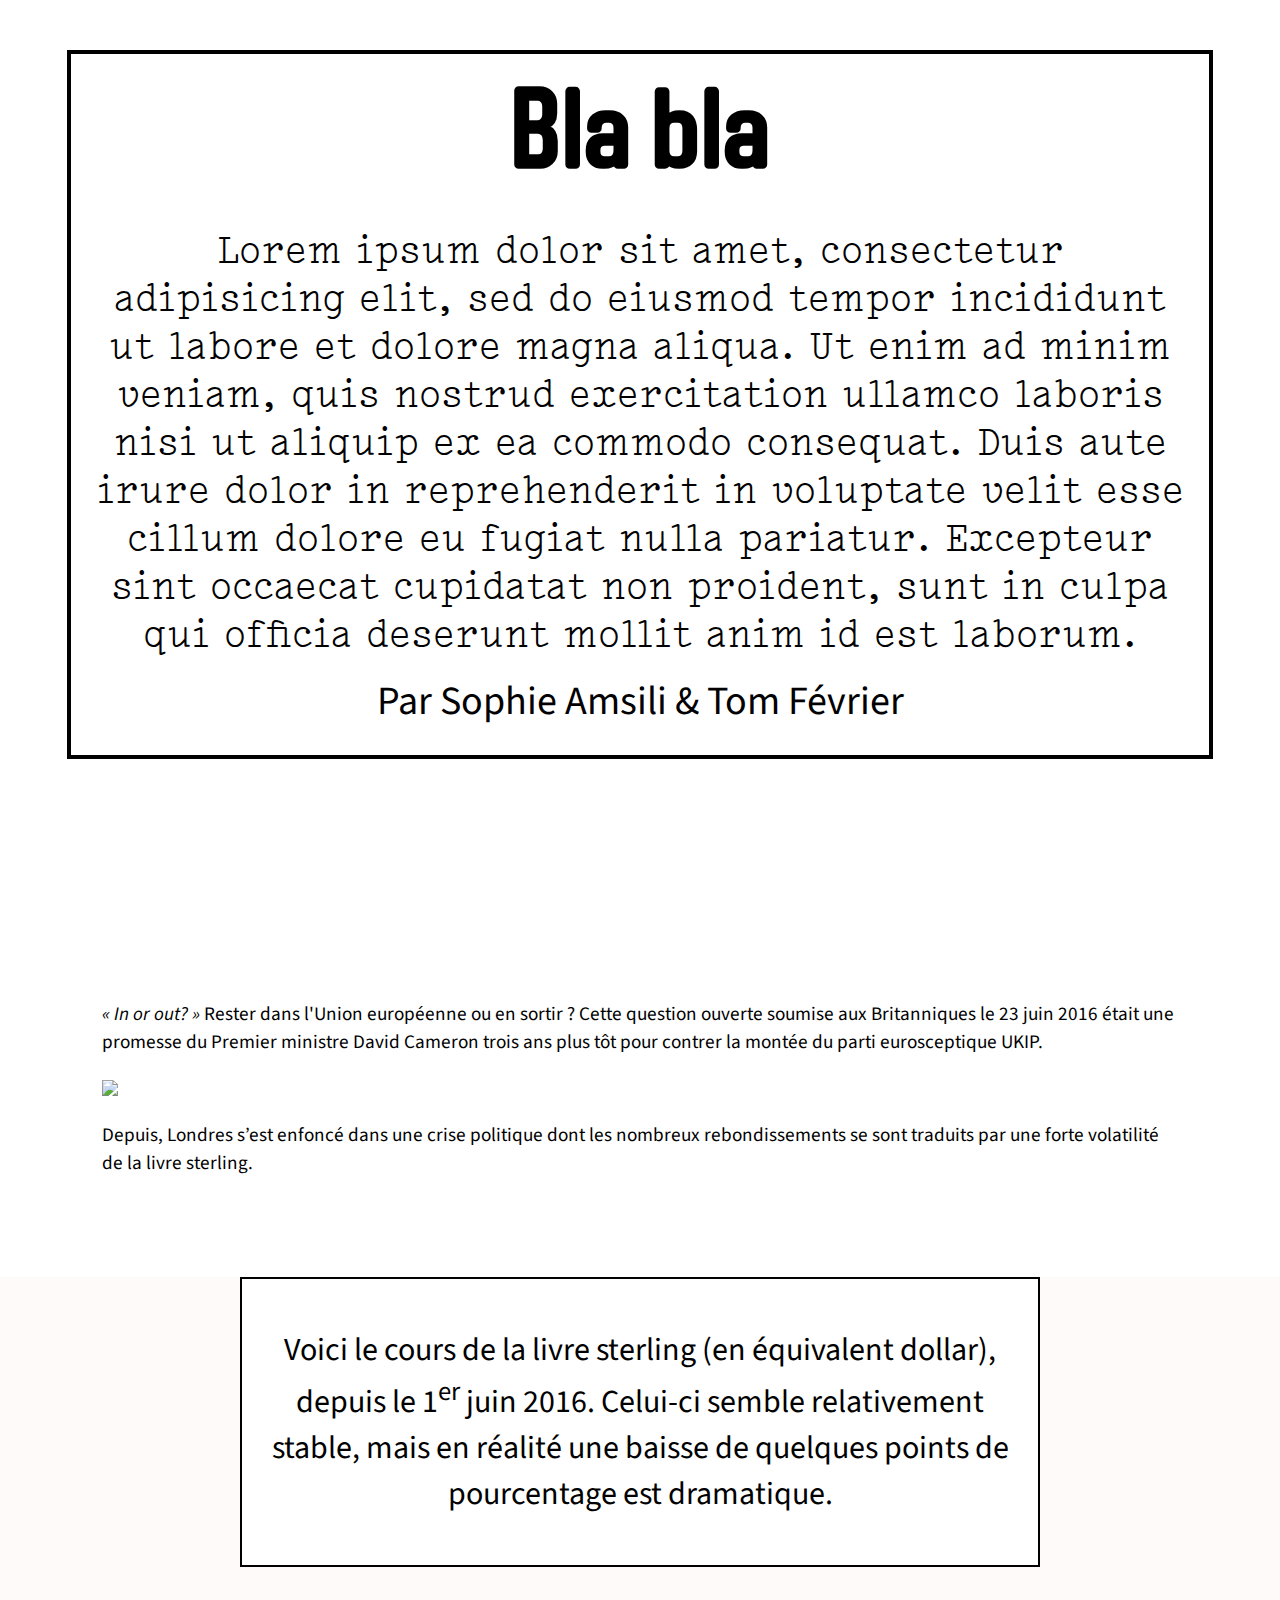
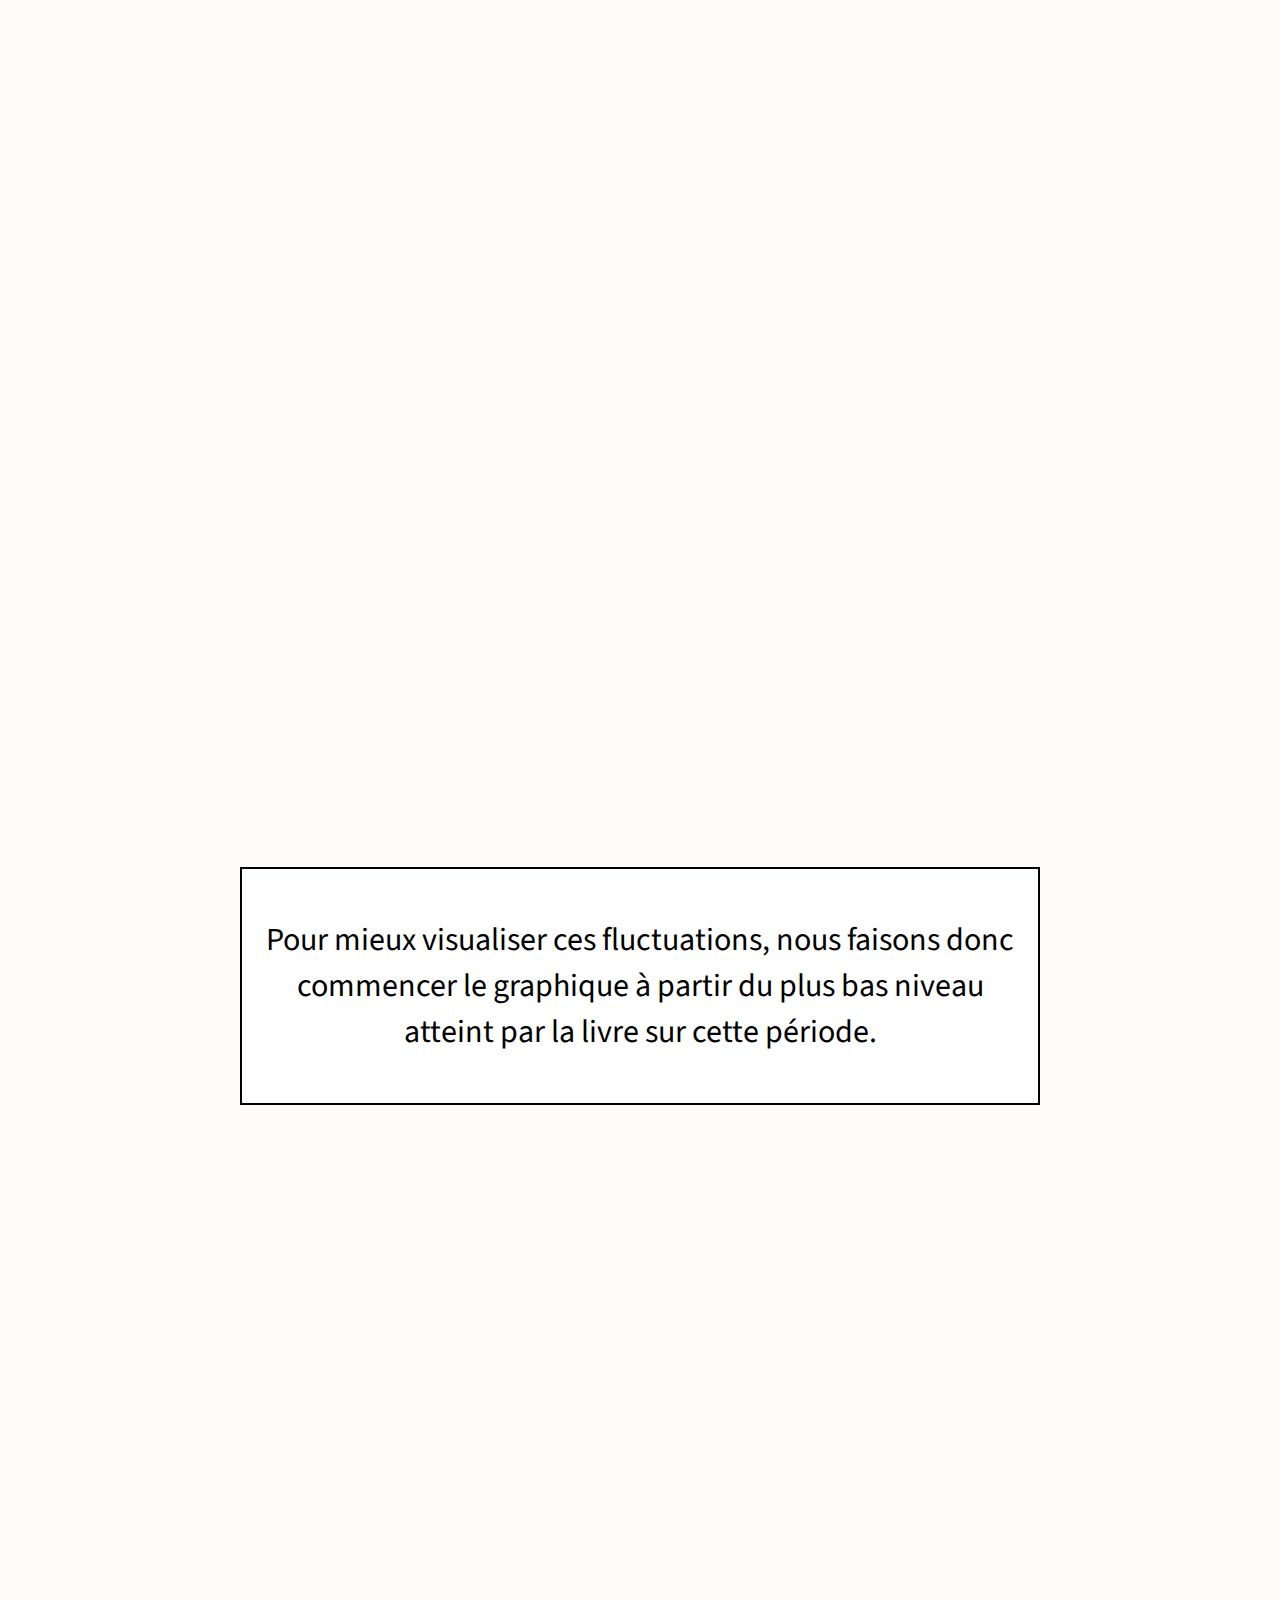
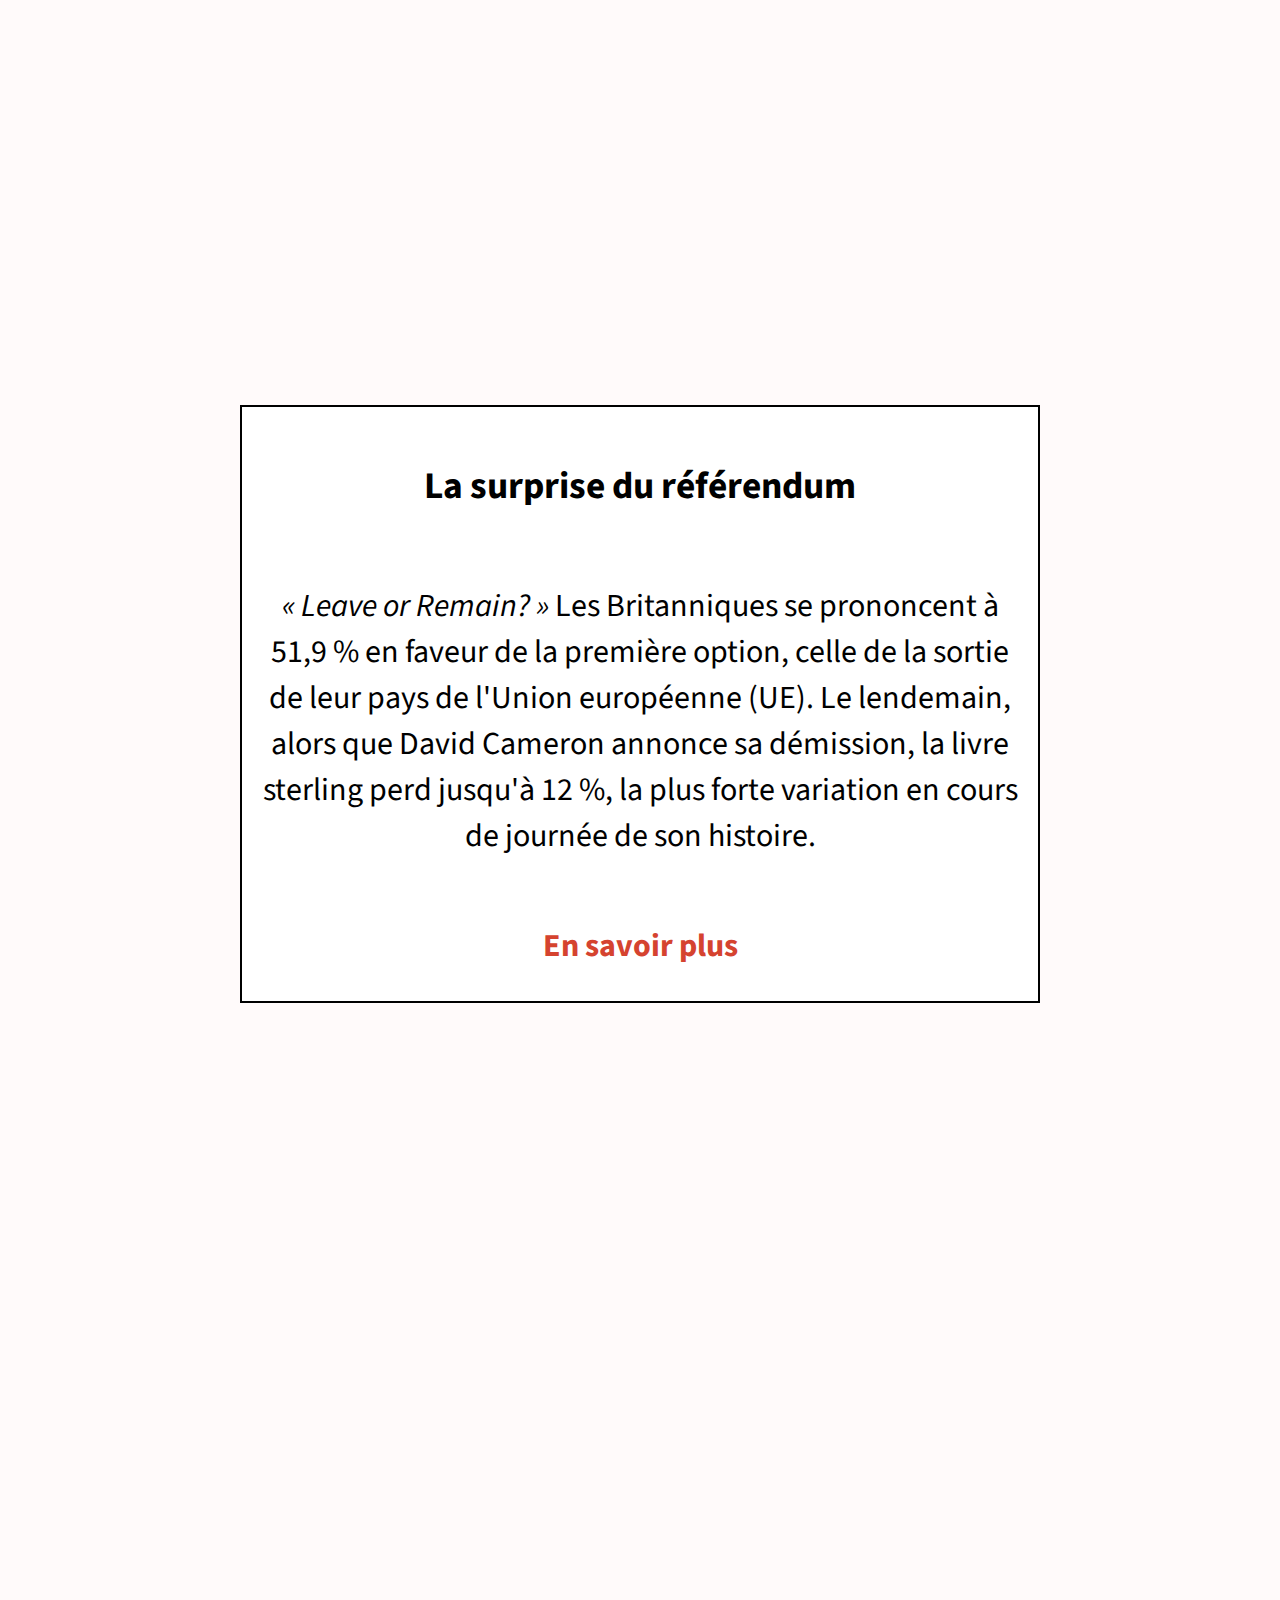
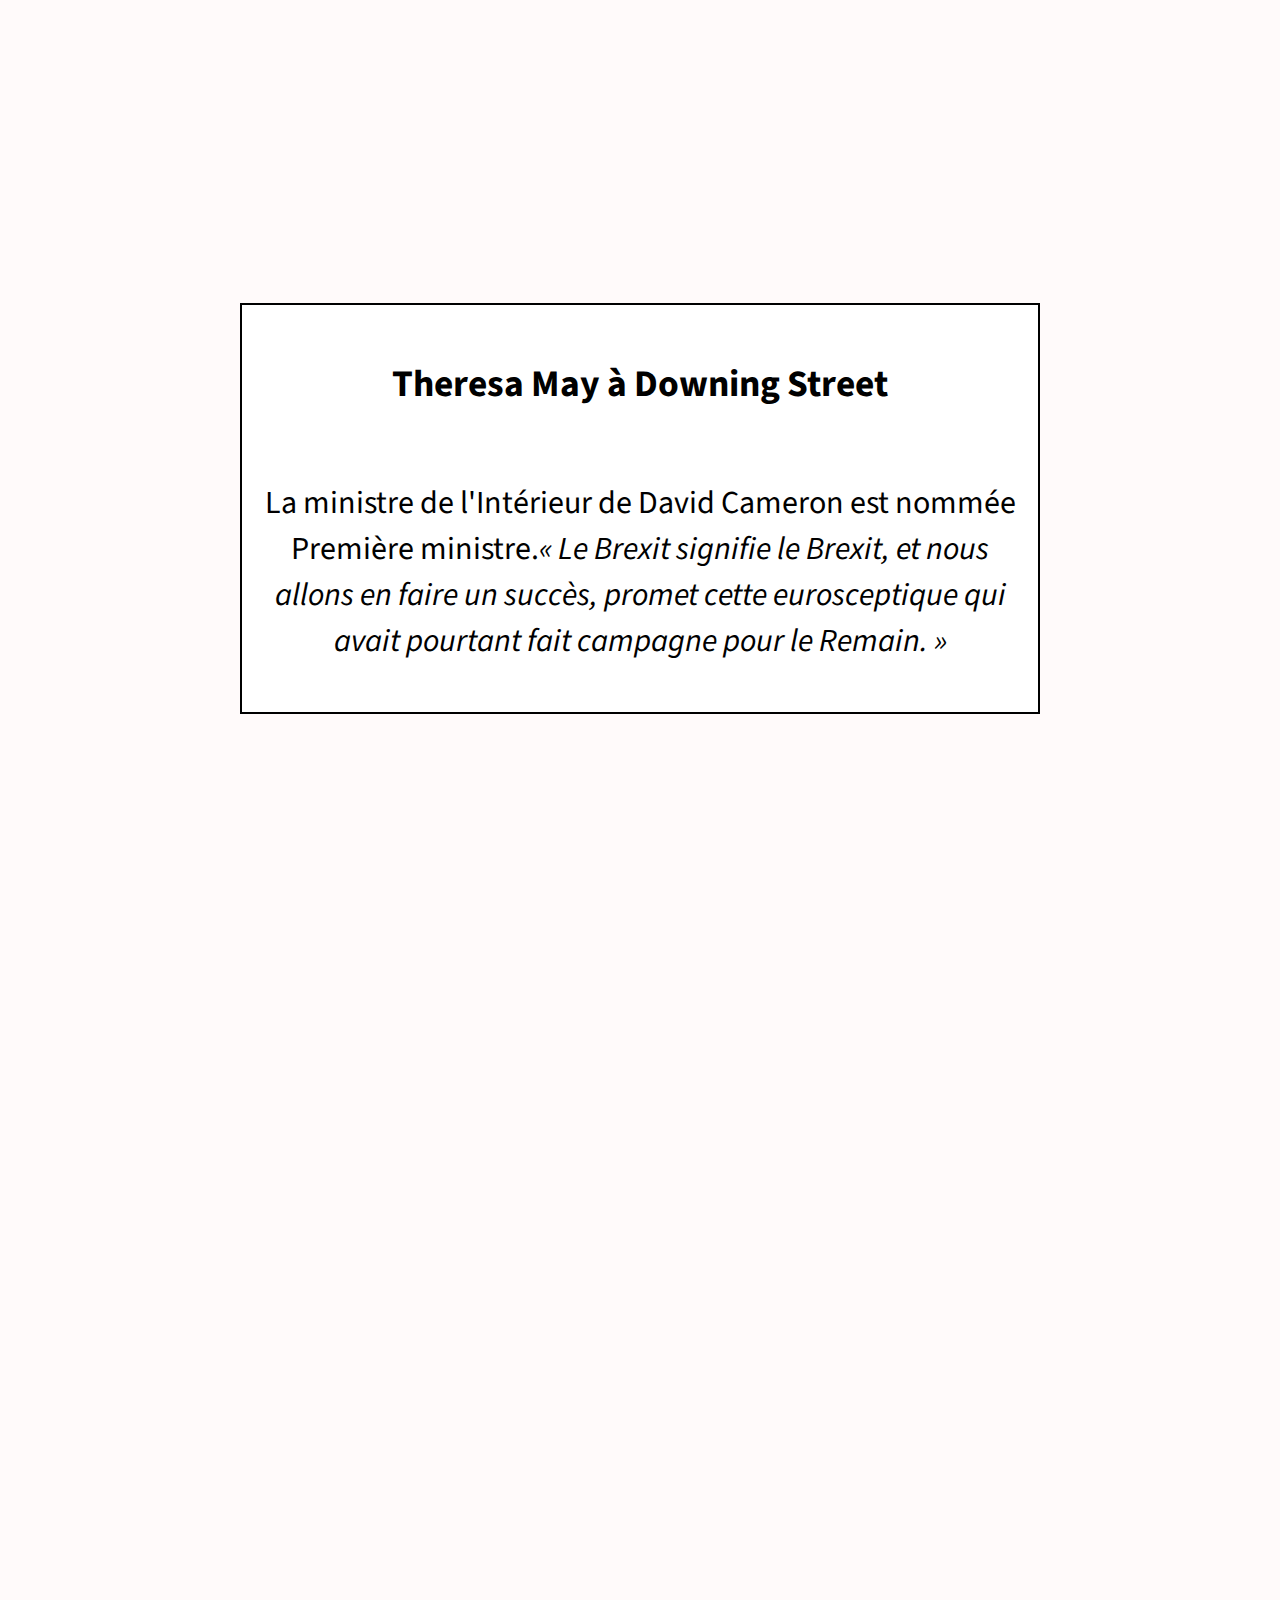
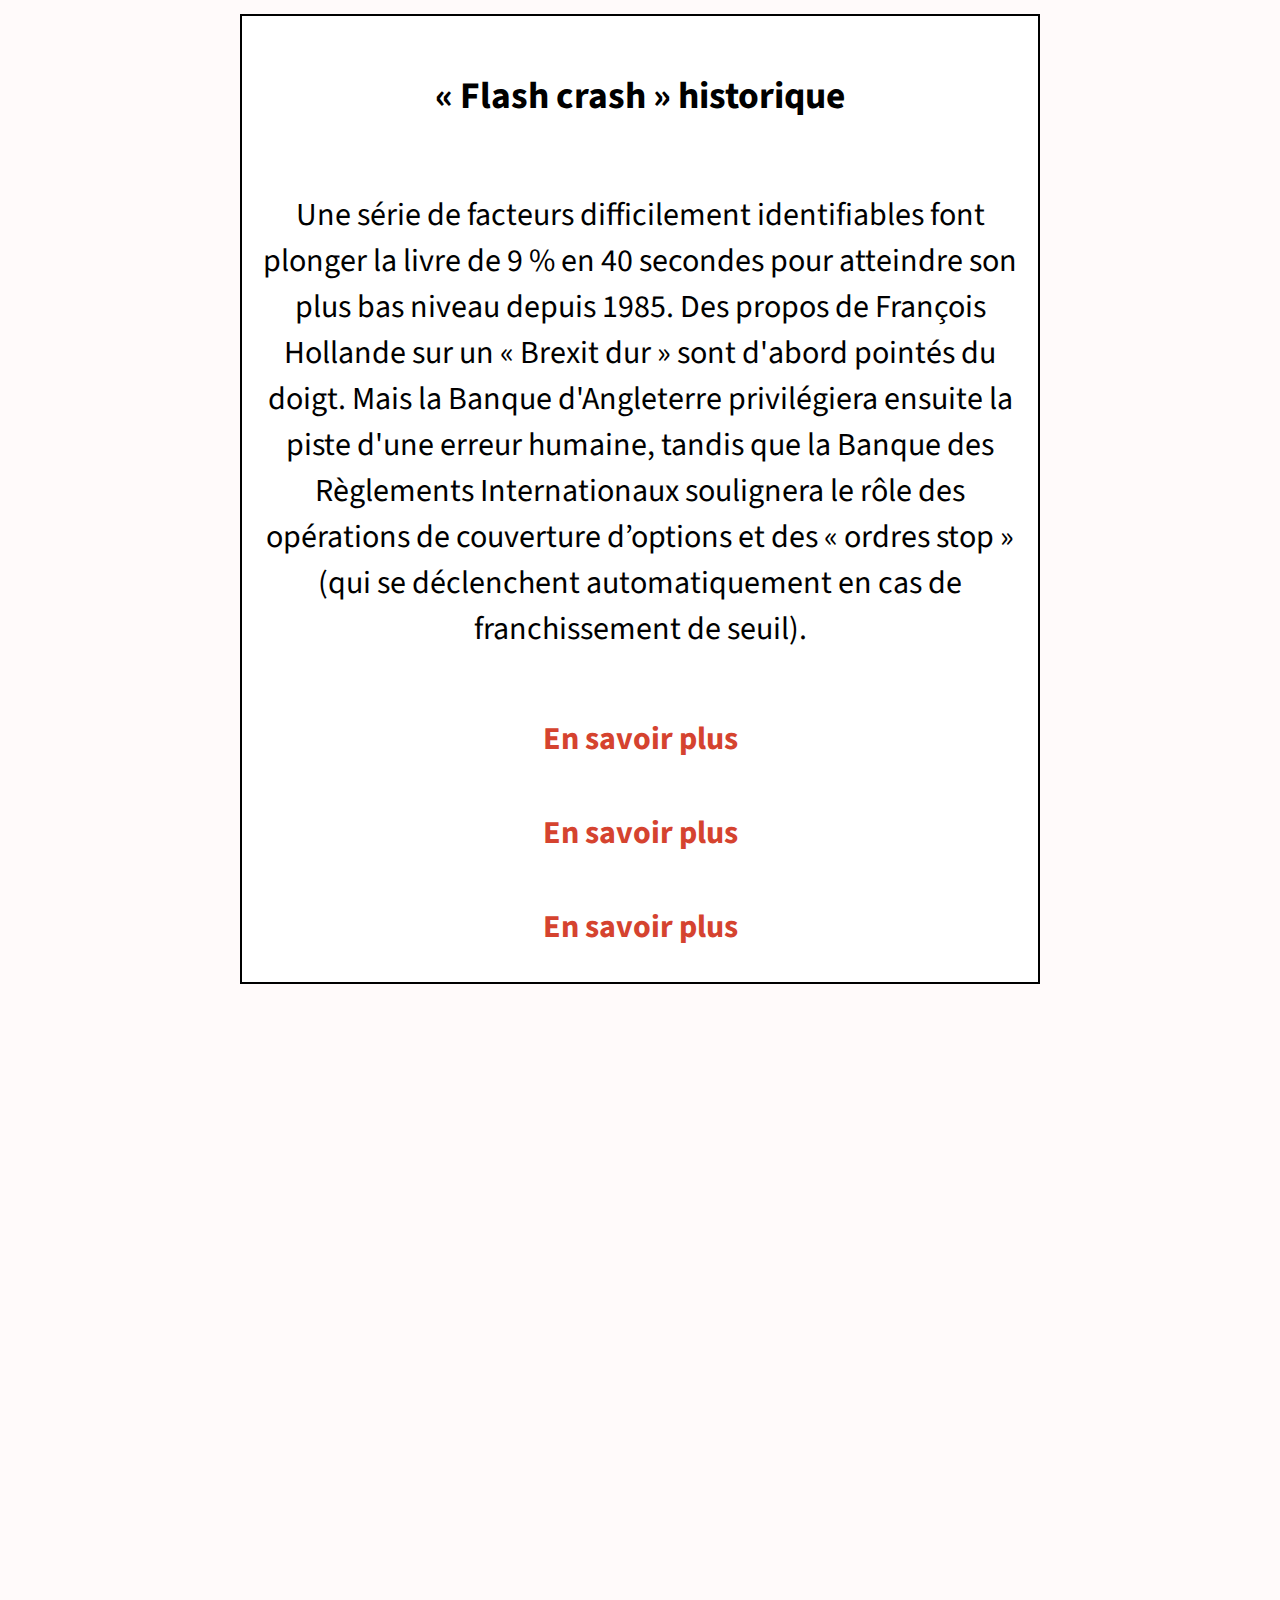
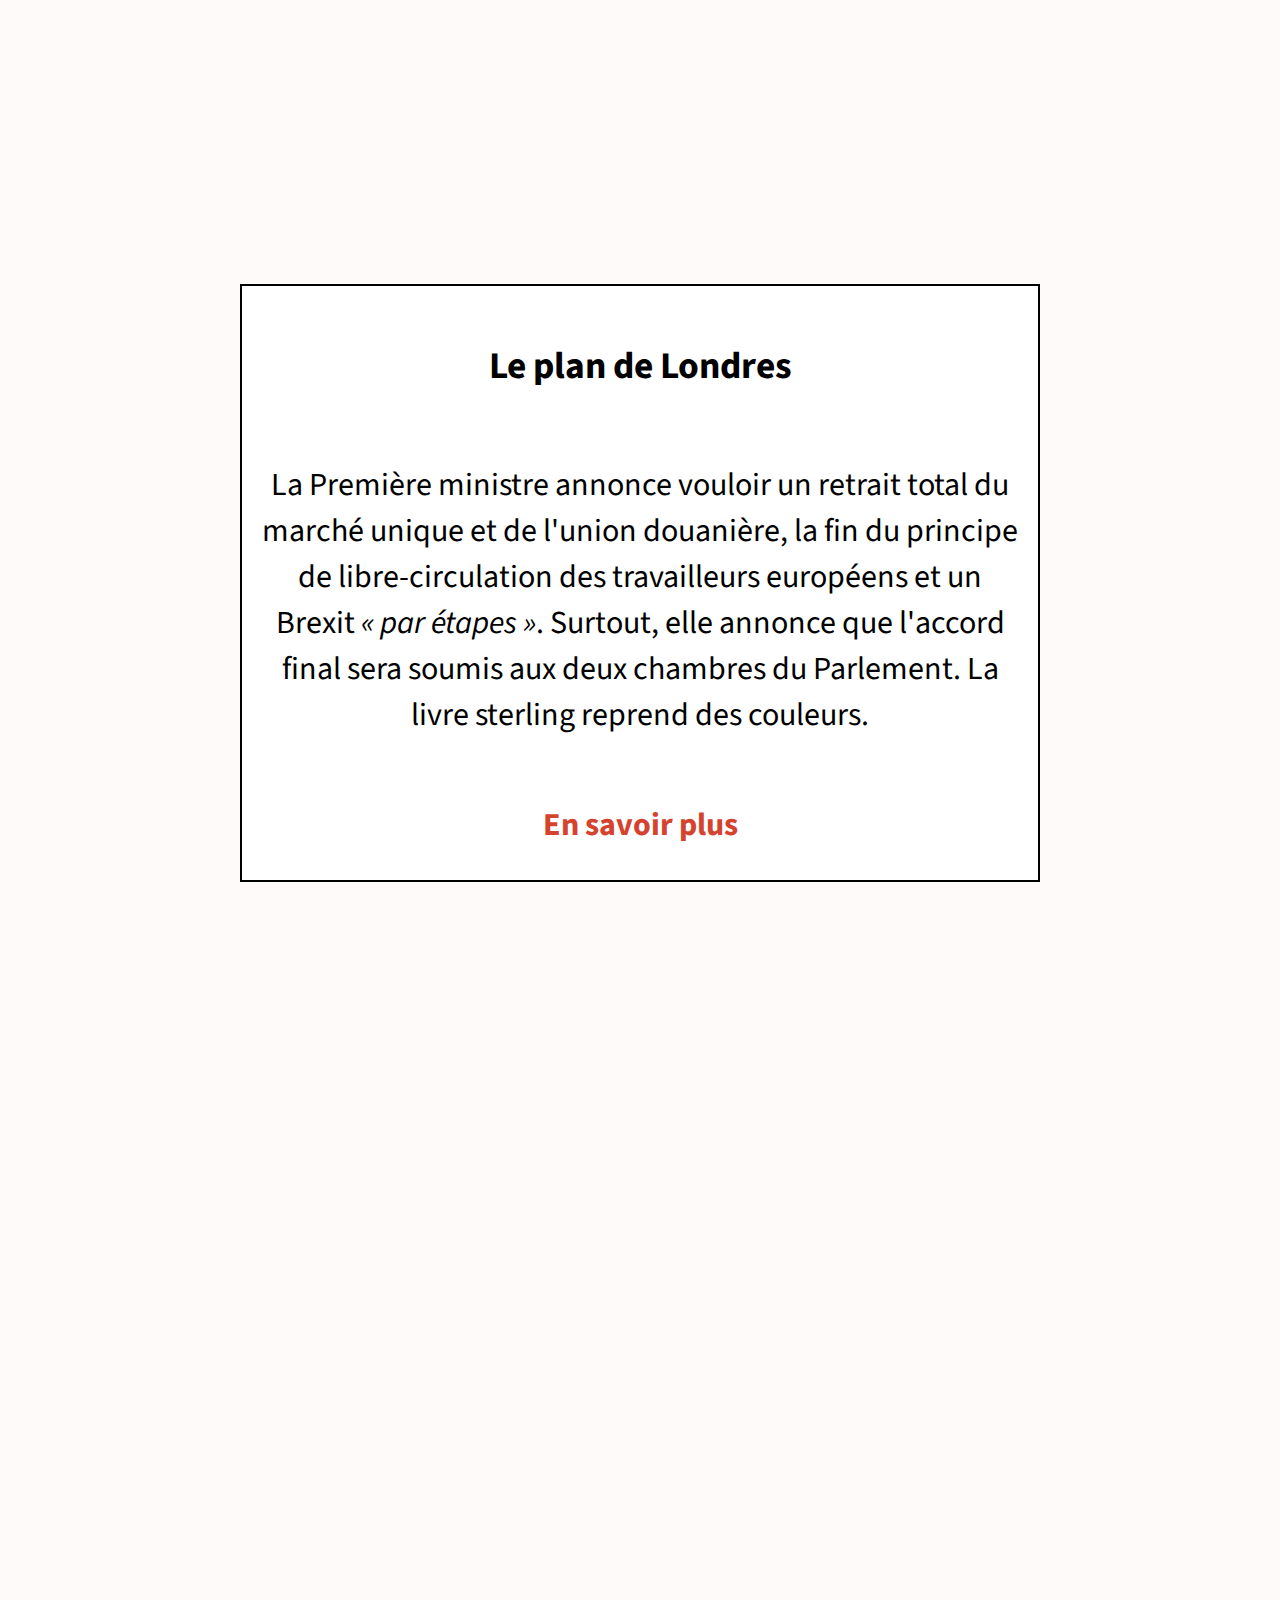
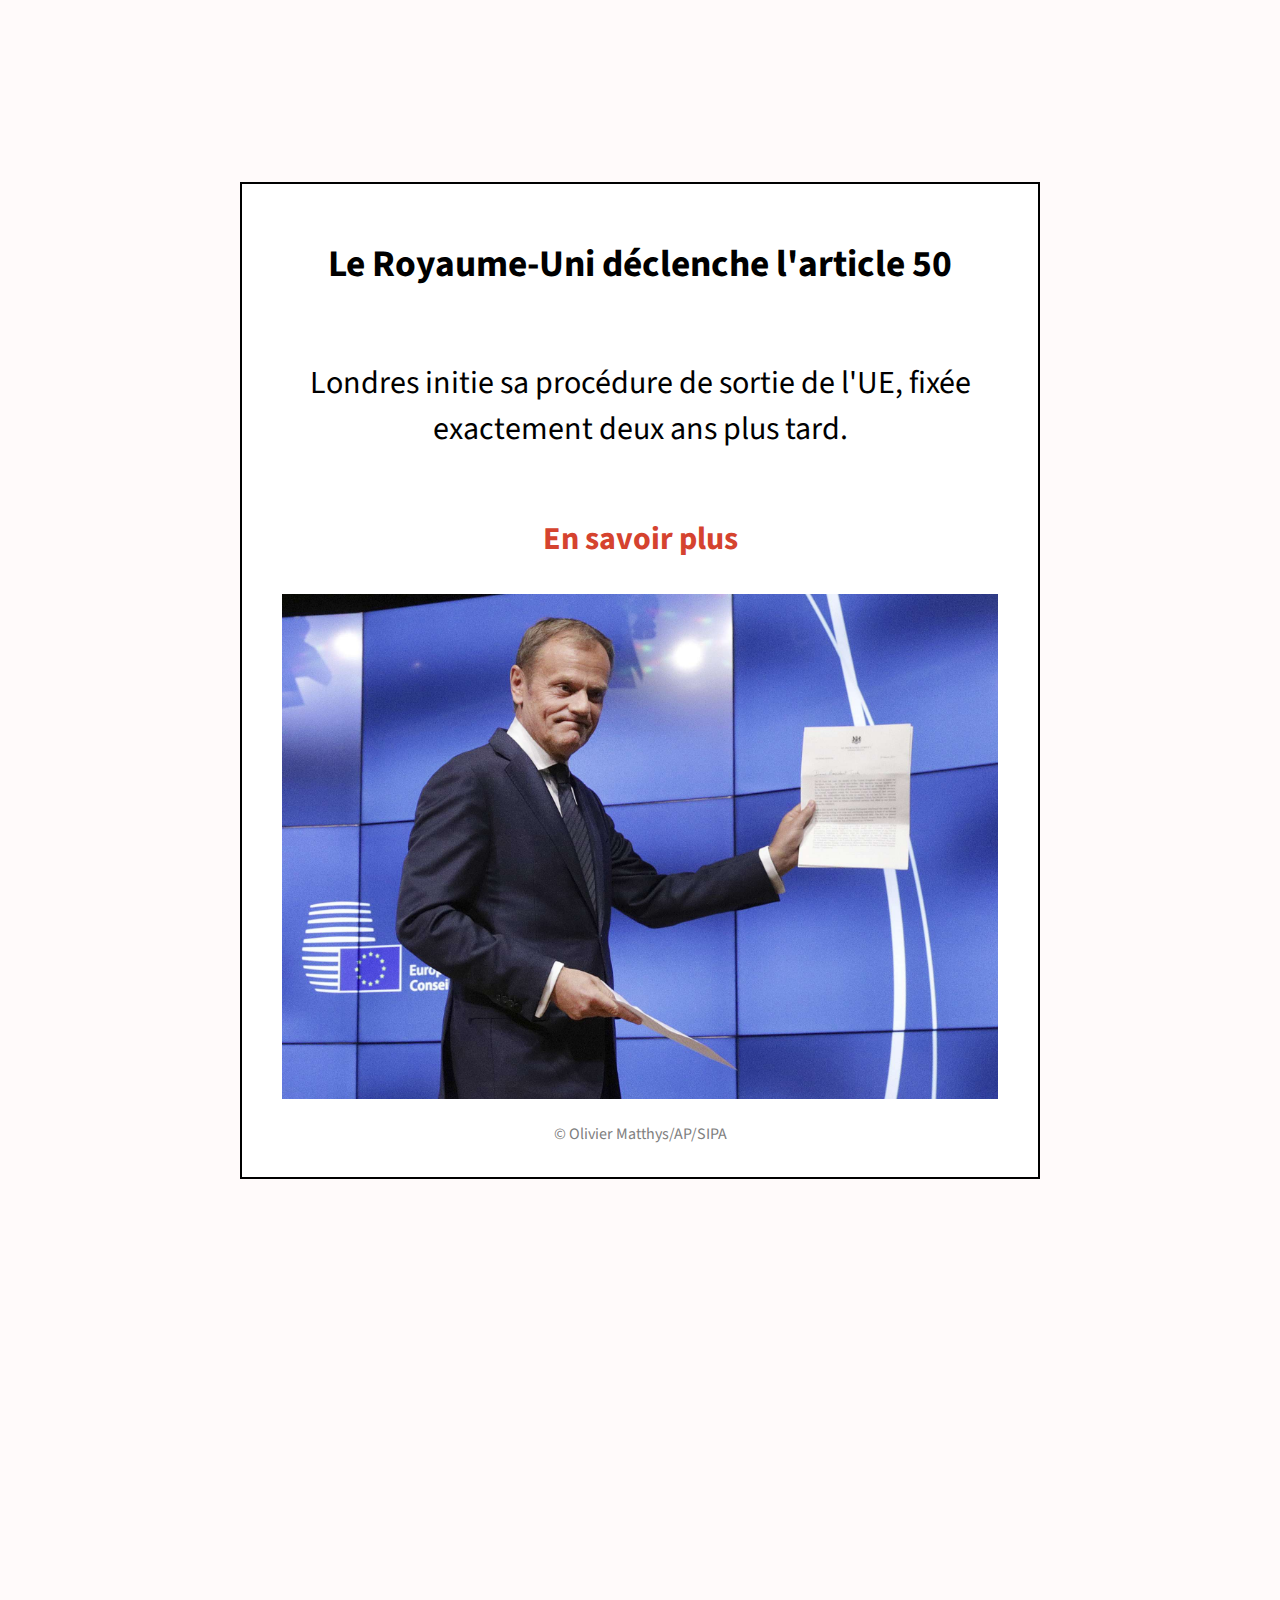
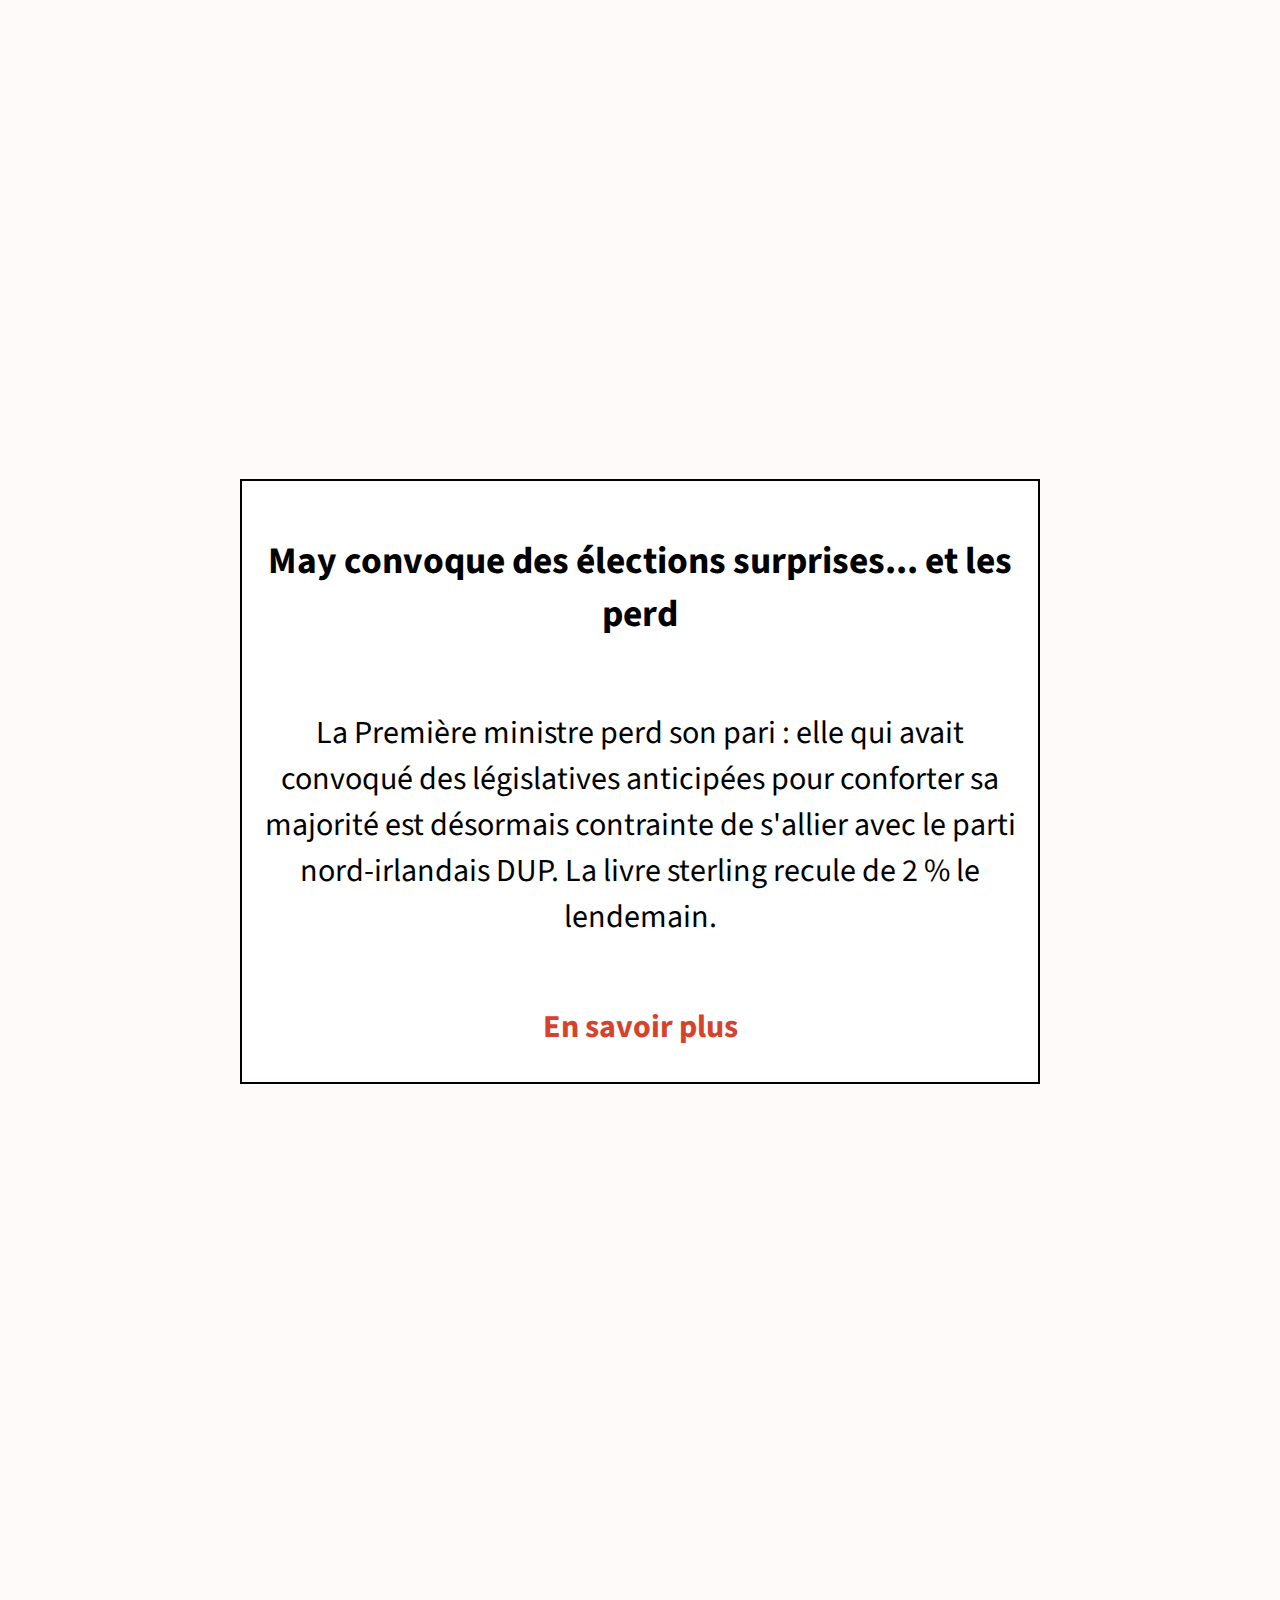
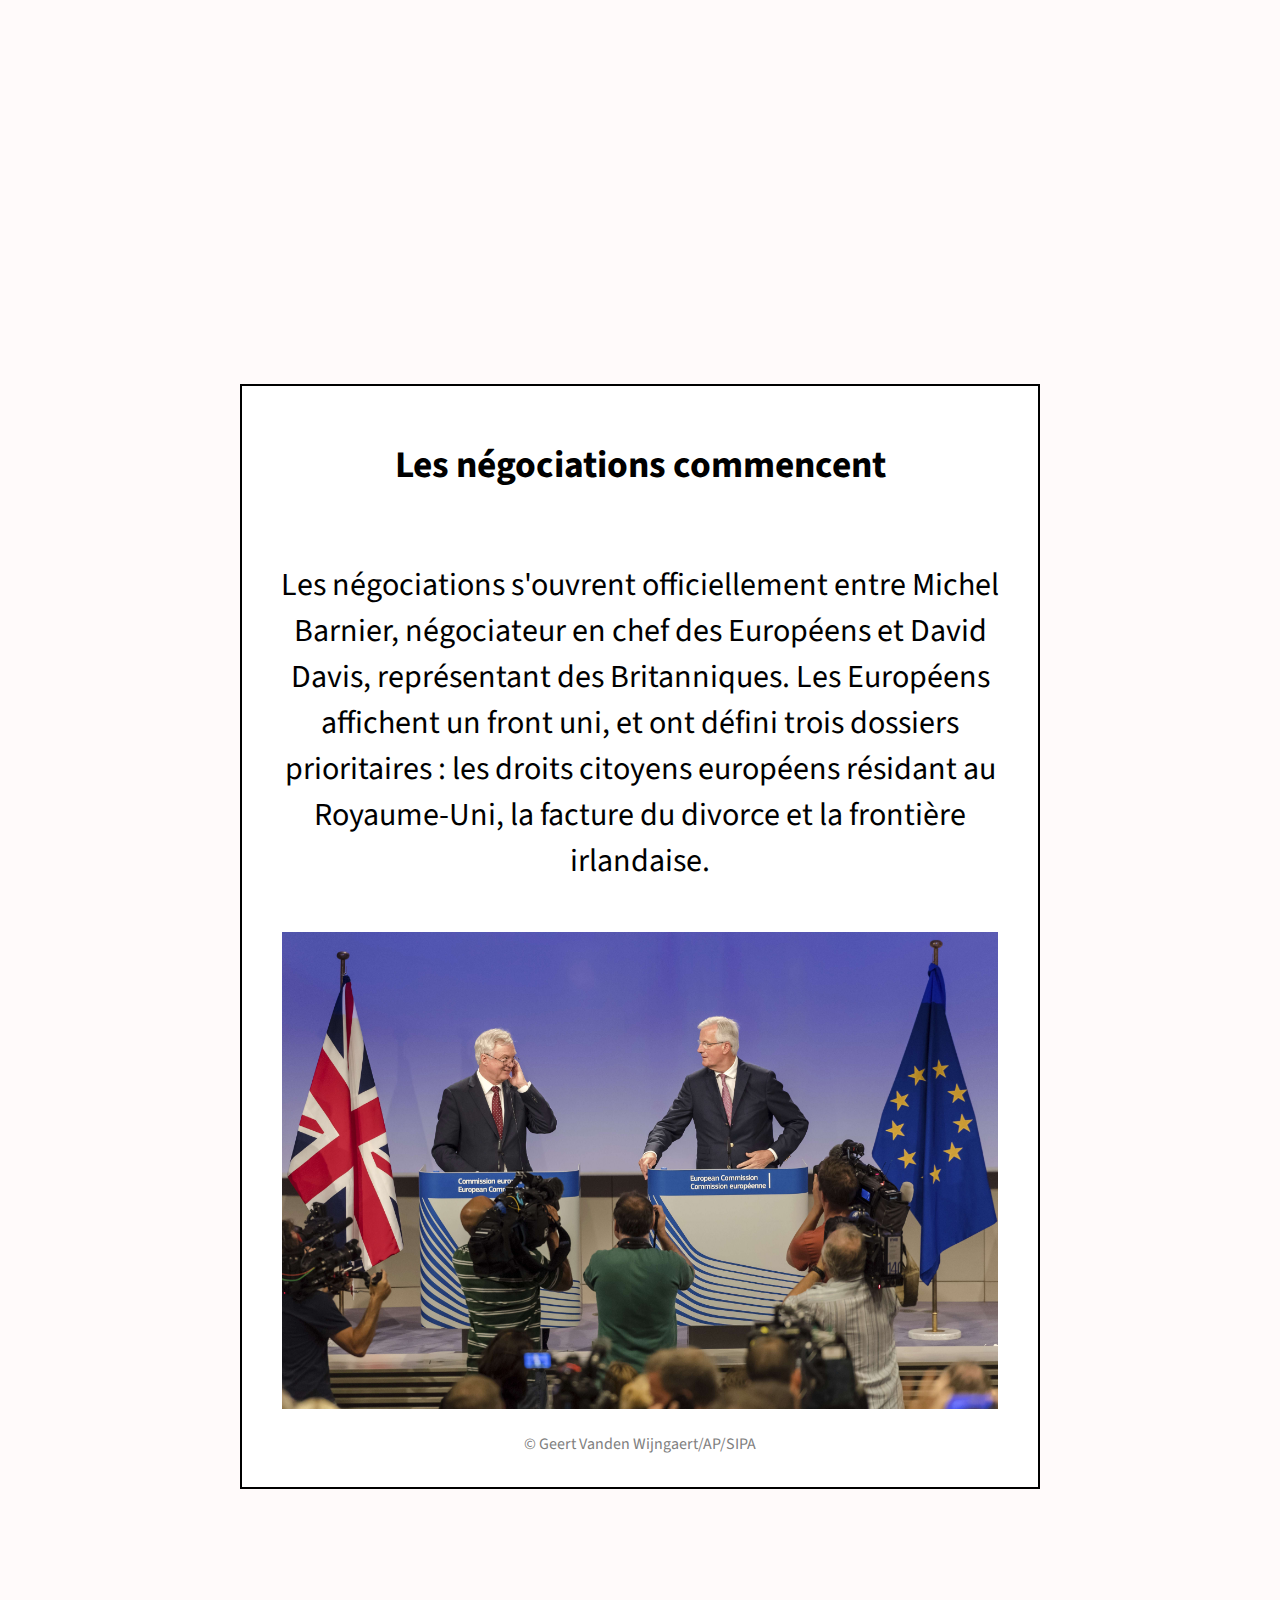
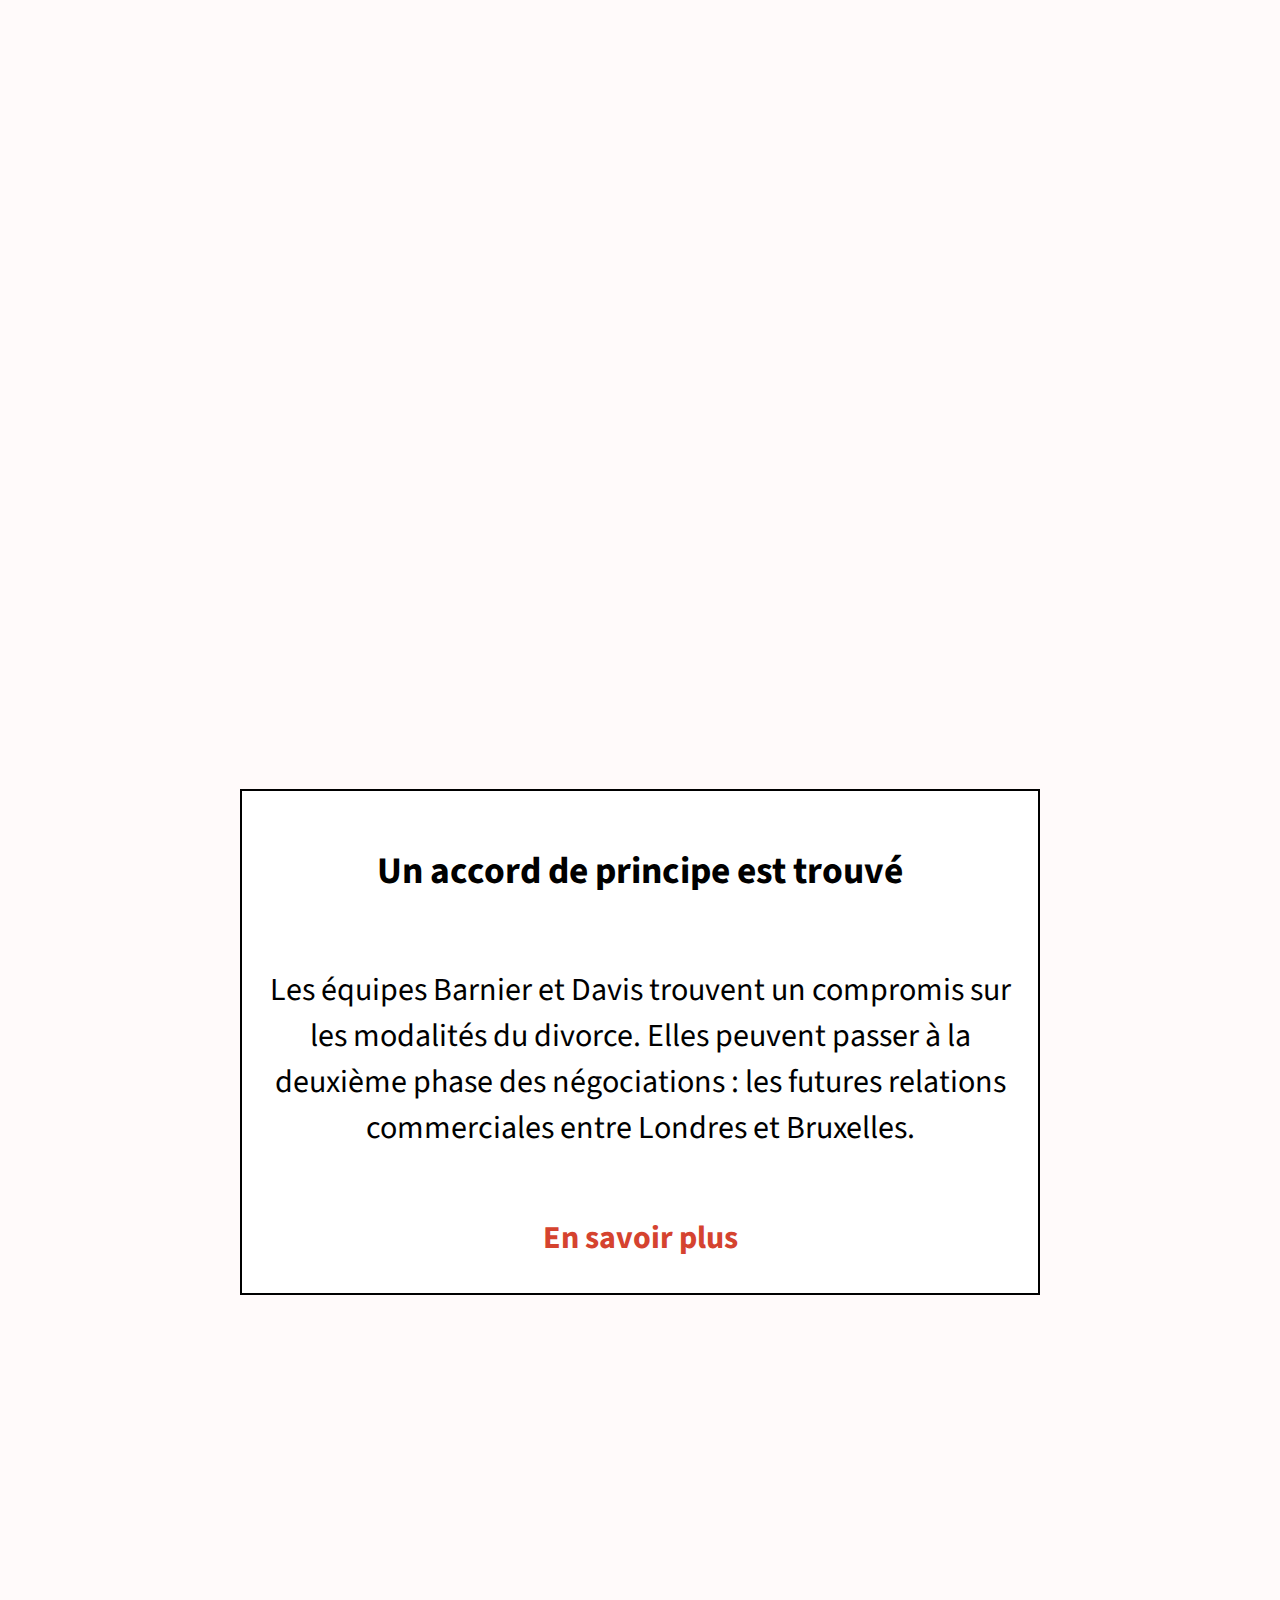
==== mobile.html @ b3b5b4e9 "v2" ====
<!DOCTYPE html>
<html>
	<head>
		<!-- On se met en UTS-8 pour les caractères spéciaux -->
		<meta http-equiv="Content-Type" content="text/html; charset=UTF-8">
		<link rel="icon" href="img/favicon.ico" />

		<!-- Charger les feuilles de style -->
		<link rel="stylesheet" href="https://ajax.googleapis.com/ajax/libs/jqueryui/1.10.4/themes/smoothness/jquery-ui.css">
		<link rel="stylesheet" type="text/css" href="css/mobile.css" />
		<link href="css/jquery-ui-1.10.3.custom.css" rel="stylesheet" />

		<!-- Charger D3JS -->
		<script src="http://d3js.org/d3.v4.min.js"></script>
		<script src="http://d3js.org/topojson.v2.js"></script>
		<script src="https://d3js.org/d3-queue.v3.min.js"></script>

		<!-- Charger jQuery -->
		<script src="https://ajax.googleapis.com/ajax/libs/jquery/1.11.0/jquery.min.js"></script>
		<script src="https://ajax.googleapis.com/ajax/libs/jqueryui/1.10.4/jquery-ui.min.js"></script>
		<script src="class.Gselper.js" type="text/javascript"></script>

		<!-- Scrollama -->
		<script src="https://unpkg.com/intersection-observer@0.5.1/intersection-observer.js"></script>
		<script src="https://unpkg.com/scrollama"></script>
		<script src='stickyfill.min.js'></script>

		<title>(PROD) Brexit</title>

	</head>
	<body>
	<!-- TAG XITI -->

	<script type="text/javascript">
	<!--
	xtnv = document;
	xtsd = "https://logs1122";
	xtsite = "542199";
	xtn2 = "31";
	xtpage = "dechets::andramobile";
	xtdi = "";
	xt_multc = "";
	xt_an = "";
	xt_ac = "";
	//do not modify below
	if (window.xtparam!=null){window.xtparam+="&ac="+xt_ac+"&an="+xt_an+xt_multc;}
	else{window.xtparam="&ac="+xt_ac+"&an="+xt_an+xt_multc;};
	//-->
	</script>
	<script type="text/javascript" src="https://assets.lesechos.com/common/js/xtcore.js"></script>
	<noscript>
	<img width="1" height="1" alt="" src="http://logs1122.xiti.com/hit.xiti?s=542199&s2=31&p=dechets::andramobile&di=&an=&ac=" >
	</noscript>


	<script>

	$(document).ready(function(){

		// using d3 for convenience
		var main = d3.select('body')
		var scrolly = main.select('#scrolly');
		var figure = scrolly.select('figure');
		var article = scrolly.select('article');
		var step = article.selectAll('.step');

		// initialize the scrollama
		var scroller = scrollama();

		// generic window resize listener event
		function handleResize() {
			// 1. update height of step elements
			// var stepH = Math.floor(window.innerHeight * 0.75);
			// step.style('height', stepH + 'px');

			var figureHeight = window.innerHeight
			var figureMarginTop = (window.innerHeight - figureHeight) / 2

			figure
				.style('height', figureHeight + 'px')
				.style('top', figureMarginTop + 'px');


			// 3. tell scrollama to update new element dimensions
			scroller.resize();
		}

		// scrollama event handlers
		function handleStepEnter(response) {

			console.log(response);

			switch(response.index) {

				case 0:
					(response.direction === "down") ? animateLine() : resetAll();
					break;

				case 1:
					(response.direction === "down") ? changeXScale() : resetXScale();
					break;

				case 2:
					if (response.direction === "down") {
						fadeOutLine();
						setTimeout(function() {
							animateLineTo(new Date(d3.select(response.element).attr('data-date')));
						}, 500);
					}
					else {
						animateLineTo(new Date(d3.select(response.element).attr('data-date')));
					}
					break;

				default:
					animateLineTo(new Date(d3.select(response.element).attr('data-date')));

			}

		}

		function setupStickyfill() {
			d3.selectAll('.sticky').each(function () {
				Stickyfill.add(this);
			});
		}

		function init() {
			setupStickyfill();

			// 1. force a resize on load to ensure proper dimensions are sent to scrollama
			handleResize();

			// 2. setup the scroller passing options
			// 		this will also initialize trigger observations
			// 3. bind scrollama event handlers (this can be chained like below)
			scroller.setup({
				step: '#scrolly article .step',
				offset: 0.33,
				debug: false,
			})
				.onStepEnter(handleStepEnter)


			// setup resize event
			window.addEventListener('resize', handleResize);
		}

		// kick things off
		init();


	d3.formatDefaultLocale({
		'decimal': ',',
		'thousands': ' ',
		'grouping': [3],
		'currency': ['$', ''],
		'percent': ' %'
	});

	largeur = $( ".chart" ).width();
	hauteur = largeur / 0.7;


	var width = largeur,
    	height = hauteur,
    	margin = hauteur * 0.1;

    var xAxis, yAxis;
    var lineGenerator, line;
    var circles, arrows;

    var rates = [], events = [];

    //Créer et ajouter un svg
	var svg = d3.select(".chart").append("svg")
	    .attr("width", width)
	    .attr("height", height);

	// Définir les triangles pour les axes
	svg.append('svg:defs').append('svg:marker')
	    .attr('id', 'triangle')
	    .attr('refX', 6)
	    .attr('refY', 6)
	    .attr('markerWidth', 30)
	    .attr('markerHeight', 30)
	    .attr('markerUnits','userSpaceOnUse')
	    .attr('orient', 'auto')
	    .append('path')
		    .attr('d', 'M 0 12 6 0 12 12 6 9')
		    .attr('fill', 'grey');

	// Créer les échelles
	var xScale = d3.scaleLinear()
		.rangeRound([margin, width - margin]);

	var yScale = d3.scaleTime()
		.rangeRound([margin, height - margin]);


		loadRates();

	    function loadRates() {
	    	d3.csv('./source/livre.csv',
	    		function(d) {
		    		return {
				        date: new Date(d.date),
				        rate: +d.rate.replace(',', '.')
				    };
				},
	    		function(error, data) {
					rates = data;
					loadGoogleDoc();
				}
			);
	    }


		function loadGoogleDoc(){
			// Création de l'instance de Gselper
			var doc = new Gselper({

			    // Identifiant du document
			    key: "1gBB1LszTLHeT_ufErJdnl-o7zWODeRKE77ml0VQCQr0",

			    // Le worksheet du document (od6 = la première feuille par défaut)
			    worksheet: "od6",

			    // La fonction à appeler lorsque le document est chargé
			    onComplete: function(data) {
			    	//On compile la data du Google Doc dans un nouveau tableau html...
			        // ...puis, parcourir le document ligne après ligne...
			        $.each(doc.get(), function(i, line) {
			        	line = {
			        		date: new Date(line.date),
			        		event: line.event
			        	}
			        	//... et ajouter chaque ligne au tableau
			            events.push(line);
			        });
			        drawAxes();
			        drawLine();
			       	createCircles();
			    },

			    // La fonction à appeler lorsque qu'une erreur survient dans le chargement
			    onFail: function(data) {
			        console.log( "Something happened. Something happened." );
			    }
			});
		}

	function drawAxes() {

		// Afficher les données dans la console pour vérifier que tout est ok
		console.log(rates);
		console.log(events);

		// Mettre à jour les bornes des échelles en fonction des données
		xScale.domain([0, d3.max(rates, function(d) {
			return d.rate;
		})]);
		yScale.domain(d3.extent(rates, function(d) {
			return d.date;
		}));
		// yScale.domain([0, d3.max(rates, function(d) {
		// 	return d.rate;
		// })]);

		xAxis = d3.axisTop(xScale)
			.ticks(8)
			.tickSizeOuter(0);
		svg.append('g')
			.attr('class', 'xAxis')
			.attr('transform', `translate(0, ${margin})`)
			.call(xAxis);

		yAxis = d3.axisLeft(yScale)
			.tickFormat(d3.timeFormat('jan %Y'))
			.ticks(d3.timeYear, 1)
			.tickSizeOuter(0);
		svg.append('g')
			.attr('class', 'yAxis')
			.attr('transform', `translate(${margin}, 0)`)
			.call(yAxis)
			.select('path')
				.attr('marker-end', 'url(#triangle)');
	}


	function drawLine() {

		lineGenerator = d3.line()
			.x(function(d) {
				return xScale(d.rate);
			})
			.y(function(d) {
				return yScale(d.date);
			});

		line = svg.append('path')
			.attr('d', lineGenerator(rates))
			.attr('class', 'line')
			.style('stroke', 'red')
	    	.style('stroke-width', 2)
	    	.style('stroke-linecap', 'round')
	    	.style('fill', 'none')
	    	.style('opacity', 0.7);

	    console.log(line)

	    var lineLength = line.node().getTotalLength();

		line
	    	.attr('stroke-dasharray', `${lineLength} ${lineLength}`)
			.attr('stroke-dashoffset', lineLength);

	}

	function createCircles() {

		// Ajouter les cercles
		circles = svg.append('g')
			.attr('class', 'circles')
			.selectAll('circle')
			.data(events).enter()
				.append('circle')
					.attr('r', 0)
					.attr('fill', 'black')
					.attr('stroke-width', 2)
					.attr('stroke', 'snow')
					.attr('title', function(d) {
						return `
							<b>${d.date.toLocaleDateString()}</b>
							<br />
							${d.event}
						`;
					});

		arrows = svg.append('g')
			.attr('class', 'arrows');

		for (let i = 0; i < events.length; i++) {
			d3.xml(`./img/arrow-01.svg`)
				.mimeType("image/svg+xml")
				.get(function(error, xml) {
					let importedNode = document.importNode(xml.documentElement, true);
					let path = d3.select(importedNode).select('path')
						.node();
					let arrow = arrows.append('g')
						.attr('class', 'arrow')
						.style('opacity', 0)
						.node().appendChild(path);

				});
		}
	}

	function resetAll() {
		line.remove();
		svg.select('.circles').remove();
		svg.select('.arrows').remove();

		drawLine();
		createCircles();
	}


	function changeXScale() {

		xScale.domain([
			d3.min(rates, function(d) {
				return d.rate;
			}) - 0.01,
			d3.max(rates, function(d) {
				return d.rate;
			})
		]);

		svg.select('.xAxis')
			.transition()
			.duration(1000)
			.call(xAxis);

		line
			.transition()
			.duration(1000)
			.attr('d', lineGenerator(rates));

		circles
			.attr('cx', function(d) {
				return xScale(rates.filter(function(e) {
					return e.date.getTime() == d.date.getTime();
				})[0].rate);
			})
			.attr('cy', function(d) {
				return yScale(d.date);
			});

		arrows.selectAll('.arrow').each(function(d, i) {

			let cx = xScale(rates.filter(function(e) {
					return e.date.getTime() == events[i].date.getTime();
				})[0].rate) - this.getBBox().height - 20;
			let cy = yScale(events[i].date) - this.getBBox().width + 8;

			d3.select(this).attr('transform', `translate(${cx}, ${cy})`);

			d3.select(this).append('text')
				.attr('class', 'annotation')
				.attr('x', 0)
				.attr('y', 15)
				.attr('text-anchor', 'end')
				.text(d3.format('.2f')(rates.filter(function(e) {
					return e.date.getTime() == events[i].date.getTime();
				})[0].rate));

		});
	}

	function resetXScale() {
		xScale.domain([0, d3.max(rates, function(d) {
			return d.rate;
		})]);
		svg.select('xAxis')
			.transition()
			.duration(1000)
			.call(xAxis);
		line
			.transition()
			.duration(1000)
			.attr('d', lineGenerator(rates))
			.attr('stroke-dashoffset', 0)
			.attr('stroke-dasharray', 'none');

		svg.selectAll('circle')
			.transition()
			.duration(500)
				.style('r', 0);
		arrows.selectAll('.arrow')
			.transition()
			.duration(500)
				.style('opacity', 0);
	}


	function animateLine() {
		line
			.transition()
			.duration(2000)
				.attr('stroke-dashoffset', 0)

		setTimeout(function() {
			line.attr('stroke-dasharray', 'none');
		}, 2000);
	}


	function animateLineTo(date) {

		let lineLength = line.node().getTotalLength();

		for (var n = 0; n < lineLength; n += 0.001*lineLength) {
			let coords = line.node().getPointAtLength(n);
			if (coords.y >= yScale(date)) break;
		}

		// n -= 0.001*lineLength;

		line
			.transition()
			.duration(1000)
				.attr('stroke-dashoffset', lineLength - n)
				.style('opacity', 1);


		setTimeout(function() {

			let currentLength = line.attr('stroke-dashoffset');

			svg.selectAll('circle').each(function(d, i) {
				if ((d3.select(this).attr('r') == 0) && (d3.select(this).attr('cy') <= line.node().getPointAtLength(lineLength - currentLength).y)) {

					d3.select(this)
					.transition()
					.duration(500)
						.attr('r', 6);

					d3.select(`.arrow:nth-child(${i+1})`)
					.transition()
					.duration(500)
						.style('opacity', 1);


				}
				if ((d3.select(this).attr('r') == 6) && (d3.select(this).attr('cy') > line.node().getPointAtLength(lineLength - currentLength).y)) {

					d3.select(this)
					.transition()
					.duration(500)
						.attr('r', 0);

					d3.select(`.arrow:nth-child(${i+1})`)
					.transition()
					.duration(500)
						.style('opacity', 0);

				}
			});

		}, 1000);

	}


	function fadeOutLine() {

		line
			.transition()
			.duration(500)
				.style('opacity', 0);

		setTimeout(function() {
			var lineLength = line.node().getTotalLength();
			line
				.attr('stroke-dasharray', `${lineLength} ${lineLength}`)
				.attr('stroke-dashoffset', lineLength)
		}, 500);

	}

	//Boutons partage social

	//Twitter
	(function() {

		  var getPostTitle = "La carte de France des déchets nucléaires",
		    linkElement = document.getElementById("tweet-this-post"),
		    getPostLink = "http://media.lesechos.fr/infographie/andra/"

		  linkElement.setAttribute("href", getPostLink);

		  $(linkElement).on("click", function(event) {

		    event.preventDefault();

		    var tweetedLink = this.getAttribute("href");

		    window.open("https://twitter.com/intent/tweet?url=" + tweetedLink + "&text=" + getPostTitle + "&via=EchosGraphiques&", "twitterwindow", "height=450, width=550, toolbar=0, location=0, menubar=0, directories=0, scrollbars=0");

		  });

		})();

	//Facebook
	var fbButton = document.getElementById('fb-share-button');
	var url = "http://media.lesechos.fr/infographie/andra/"

	fbButton.addEventListener('click', function() {
	    window.open('https://www.facebook.com/sharer/sharer.php?u=' + url,
	        'facebook-share-dialog',
	        'width=800,height=600'
	    );
	    return false;
	});


	})//FIN DU DOCUMENT.READY


	$(document).scroll(function() {

		var myScroll = $(this).scrollTop()
		var hauteurDoc = $(document).height()
		var hauteurFenetre = $(window).height()
		var pourcentPage = myScroll / (hauteurDoc - hauteurFenetre) * 100

		var hauteur_scrolly = $("#scrolly").offset().top

		//console.log(hauteurFenetre, myScroll)

		if(myScroll > hauteur_scrolly){
			$("titre_carte").css("display", "none")
		}else{
		}

		if(myScroll > (hauteurFenetre / 100 * 120)){
			$("#bandeau_echos").slideDown(200)
		}else{
			$("#bandeau_echos").slideUp(200)
		}

		$("#timer").css("width", pourcentPage+"%")

	});


	// Charger les tooltips
	$(window).load(function () {
		//Tooltips
		$(function() {
		  var positionCentre = { my: 'center bottom-40', at: 'center top' };
		  $("svg").tooltip({
		        track: true,
		        show: {
		          effect: "fade",
		            duration: 0
		        },
		        hide: {
		            effect: "fade",
		            duration: 100
		        },
		        position: positionCentre,
		      // Objets concernés par les tooltips
		      items: "circle",
		        content: function() {
		        	//Attribut de l'objet à mettre dans les tooltips
		      		return $( this ).attr( "title" );
		        }
		     });

		})


		//Centrer intro
		$("#pave_titre").css("top", function(){
			height_pave = $("#pave_titre").height()
			hauteur = $( window ).height()
			return (hauteur - height_pave) / 2+"px"
		})



	})//Fin du window.load




	</script>
	<!-- Intro plein écran -->
	<div id="titraille">
		<div id="wrapper_titraille">
			<div id="bloc_titre">
				<h1>Bla bla</h1>
				<p id="chapeau">Lorem ipsum dolor sit amet, consectetur adipisicing elit, sed do eiusmod
				tempor incididunt ut labore et dolore magna aliqua. Ut enim ad minim veniam,
				quis nostrud exercitation ullamco laboris nisi ut aliquip ex ea commodo
				consequat. Duis aute irure dolor in reprehenderit in voluptate velit esse
				cillum dolore eu fugiat nulla pariatur. Excepteur sint occaecat cupidatat non
				proident, sunt in culpa qui officia deserunt mollit anim id est laborum.</p>
				<p id="noms_intro">Par Sophie Amsili & Tom Février</p>
			</div>
			<img src="img/logoblanc.png">
		</div>
	</div>

	<div class="conteneur">
		<p class="paragraphe premier_paragraphe"><i>&laquo;&nbsp;In or out?&nbsp;&raquo;</i> Rester dans l'Union européenne ou en sortir&nbsp;? Cette question ouverte soumise aux Britanniques le 23 juin 2016 était une promesse du Premier ministre David Cameron trois ans plus tôt pour contrer la montée du parti eurosceptique UKIP.</p>
		<img src='./img/UNE Echos Brexit.jpg' />
		<p class="paragraphe dernier_paragraphe">Depuis, Londres s’est enfoncé dans une crise politique dont les nombreux rebondissements se sont traduits par une forte volatilité de la livre sterling.</p>
	</div>


	<div id="bandeau_echos" style="">
		<a href="https://www.lesechos.fr/" target="_blank"><img src="img/favicon.ico" id="logobandeau"></a>
		<div id="timer" style="width: 100%;"></div>
		<img src="img/logofacebook.png" id="fb-share-button" class="logo_social">
		<a id="tweet-this-post"><img src="img/logotwitter.png" id="logotwitter" class="logo_social"></a>
	</div>



	<p id="titre_carte"></p>

	<!-- CARTE -->
	<section id='scrolly'>

		<figure>
			<div class="chart"></div>
		</figure>

		<article>
			<div class='step'>
				<p>Voici le cours de la livre sterling (en équivalent dollar), depuis le 1<sup>er</sup> juin 2016. Celui-ci semble relativement stable, mais en réalité une baisse de quelques points de pourcentage est dramatique.</p>
			</div>
			<div class='step'>
				<p>Pour mieux visualiser ces fluctuations, nous faisons donc commencer le graphique à partir du plus bas niveau atteint par la livre sur cette période.</p>
			</div>
			<div class='step' data-date='6/23/16'>
				<h3>La surprise du référendum</h3>
				<p><i>&laquo;&nbsp;Leave or Remain?&nbsp;&raquo;</i> Les Britanniques se prononcent à 51,9&nbsp;% en faveur de la première option, celle de la sortie de leur pays de l'Union européenne (UE). Le lendemain, alors que David Cameron annonce sa démission, la livre sterling perd jusqu'à 12&nbsp;%, la plus forte variation en cours de journée de son histoire.</p>
				<p class='link'><a href='https://www.lesechos.fr/2016/06/krach-de-la-livre-sterling-210497'>En savoir plus</a></p>
			</div>
			<div class='step' data-date='7/13/16'>
				<h3>Theresa May à Downing Street</h3>
				<p>La ministre de l'Intérieur de David Cameron est nommée Première ministre.<i>&laquo;&nbsp;Le Brexit signifie le Brexit, et nous allons en faire un succès, promet cette eurosceptique qui avait pourtant fait campagne pour le Remain.&nbsp;&raquo;</i></p>
			</div>
			<div class='step' data-date='10/7/16'>
				<h3>&laquo;&nbsp;Flash crash&nbsp;&raquo; historique</h3>
				<p>Une série de facteurs difficilement identifiables font plonger la livre de 9&nbsp;% en 40 secondes pour atteindre son plus bas niveau depuis 1985. Des propos de François Hollande sur un &laquo;&nbsp;Brexit dur&nbsp;&raquo; sont d'abord pointés du doigt. Mais la Banque d'Angleterre privilégiera ensuite la piste d'une erreur humaine, tandis que la Banque des Règlements Internationaux soulignera le rôle des opérations de couverture d’options et des &laquo;&nbsp;ordres stop&nbsp;&raquo; (qui se déclenchent automatiquement en cas de franchissement de seuil).</p>
				<p class='link'><a href='https://www.lesechos.fr/2016/10/la-livre-sterling-chute-la-bourse-de-londres-frole-un-record-213124'>En savoir plus</a></p>
				<p class='link'><a href='https://www.lesechos.fr/2016/12/flash-crash-de-la-livre-sterling-la-piste-de-lerreur-humaine-235946'>En savoir plus</a></p>
				<p class='link'><a href='https://www.lesechos.fr/2017/01/la-bri-livre-sa-version-du-flash-crash-historique-de-la-livre-sterling-159958'>En savoir plus</a></p>
			</div>
			<div class='step' data-date='1/17/17'>
				<h3>Le plan de Londres</h3>
				<p>La Première ministre annonce vouloir un retrait total du marché unique et de l'union douanière, la fin du principe de libre-circulation des travailleurs européens et un Brexit <i>&laquo;&nbsp;par étapes&nbsp;&raquo;</i>. Surtout, elle annonce que l'accord final sera soumis aux deux chambres du Parlement. La livre sterling reprend des couleurs.</p>
				<p class='link'><a href='https://www.lesechos.fr/2017/01/marche-unique-immigration-theresa-may-devoile-son-plan-pour-le-brexit-159537'>En savoir plus</a></p>
			</div>
			<div class='step' data-date='3/29/17'>
				<h3>Le Royaume-Uni déclenche l'article 50</h3>
				<p>Londres initie  sa procédure de sortie de l'UE, fixée exactement deux ans plus tard.</p>
				<p class='link'><a href='https://www.lesechos.fr/2017/03/brexit-theresa-may-donne-le-coup-denvoi-de-deux-ans-de-negociations-163536'>En savoir plus</a></p>
				<img src='./img/29 mars 2017- Tusk Lettre-SIPA.jpg' />
				<p class='caption'> © Olivier Matthys/AP/SIPA</p>
			</div>
			<div class='step' data-date='6/8/17'>
				<h3>May convoque des élections surprises... et les perd</h3>
				<p>La Première ministre perd son pari&nbsp;: elle qui avait convoqué des législatives anticipées pour conforter sa majorité est désormais contrainte de s'allier avec le parti nord-irlandais DUP. La livre sterling recule de 2&nbsp;% le lendemain.</p>
				<p class='link'><a href='https://www.lesechos.fr/2017/06/legislatives-au-royaume-uni-theresa-may-perd-sa-majorite-absolue-172863'>En savoir plus</a></p>
			</div>
			<div class='step' data-date='6/19/17'>
				<h3>Les négociations commencent</h3>
				<p>Les négociations s'ouvrent officiellement entre Michel Barnier, négociateur en chef des Européens et David Davis, représentant des Britanniques. Les Européens affichent un front uni, et ont défini trois dossiers prioritaires&nbsp;: les droits citoyens européens résidant au Royaume-Uni, la facture du divorce et la frontière irlandaise.</p>
				<img src='./img/19 juin 2017-Nego Brexit Barnier Davis-SIPA.jpg' />
				<p class='caption'> © Geert Vanden Wijngaert/AP/SIPA</p>
			</div>
			<div class='step' data-date='12/15/17'>
				<h3>Un accord de principe est trouvé</h3>
				<p>Les équipes Barnier et Davis trouvent un compromis sur les modalités du divorce. Elles peuvent passer à la deuxième phase des négociations&nbsp;: les futures relations commerciales entre Londres et Bruxelles.</p>
				<p class='link'><a href='https://www.lesechos.fr/2017/12/brexit-un-accord-a-ete-trouve-entre-londres-et-bruxelles-189301'>En savoir plus</a></p>
			</div>
			<div class='step' data-date='1/24/18'>
				<p>Après l'accord signé fin 2017, la publication de bons chiffres sur l'économie britannique porte la livre face au dollar. Elle repasse pour la première fois depuis le référendum au-dessus de 1,40 dollar.</p>
			</div>
			<div class='step' data-date='3/19/18'>
				<h3>Premier projet d'accord</h3>
				<p>Londres et Bruxelles s'entendent sur les conditions d'une période de transition de 21 mois à partir du 30 mars 2019. Une question reste toutefois en suspens&nbsp;: la frontière nord-irlandaise.</p>
				<p class='link'><a href='https://www.lesechos.fr/2018/03/brexit-la-livre-sterling-grimpe-apres-laccord-de-transition-986972'>En savoir plus</a></p>
				<img src='./img/19 mars 2018-Accord Signature-AFP.jpg' />
				<p class='caption'> © Emmanuel Dunand/AFP</p>
			</div>
			<div class='step' data-date='4/1/18'>
				<p>Des signes de ralentissement de l'économie britannique au premier semestre 2018 et le climat d'incertitude à un an du Brexit pèsent toutefois sur la livre.</p>
			</div>

			<div class='step' data-date='7/7/18'>
				<h3>Londres propose un &laquo;&nbsp;soft Brexit&nbsp;&raquo;...</h3>
				<p>Le gouvernement de Theresa May propose de conserver la libre circulation des produits. Ce plan &mdash; dit  &laquo;&nbsp;plan de Chequers&nbsp;&raquo; &mdash; doit limiter les dommages pour les entreprises et surtout régler la question irlandaise. Mais il entraîne le départ de ministres  &laquo;&nbsp;hard-brexiters&nbsp;&raquo; dans les jours suivants&nbsp;: le ministre du Brexit David Davis puis celui des Affaires étrangères Boris Johnson.</p>
				<p class='link'><a href='https://www.lesechos.fr/2018/07/londres-choisit-la-voie-du-soft-brexit-975307'>En savoir plus</a></p>
				<img src='./img/7 juillet 2018-May-Chequers-SIPA.jpg' />
				<p class='caption'> © Joel Rouse/Shutterstock/SIPA</p>
			</div>
			<div class='step' data-date='9/20/18'>
				<h3>... qui est rejeté par l'UE</h3>
				<p>Réunis en sommet à Salzbourg, les dirigeants européens infligent un camouflet à la Première ministre britannique en rejetant son plan.</p>
				<p class='link'><a href='https://www.lesechos.fr/monde/europe/brexit-le-camouflet-de-salzbourg-accroit-encore-la-pression-sur-theresa-may-139749'>En savoir plus</a></p>
				<img src='./img/Sommet europeen 21 mars 2019-AFP.jpg' />
				<p class='caption'> © Emmanuel Dunand/AFP</p>
			</div>
			<div class='step' data-date='11/14/18'>
				<h3>Un accord est signé, nouvelle vague de départs</h3>
				<p>Theresa May signe à Bruxelles un accord technique qui prévoit de laisser l'ensemble du Royaume-Uni dans l'union douanière avec l'UE. Il reste à le faire valider par le Parlement. Quatre ministres ou secrétaires d'Etat du gouvernement démissionnent le lendemain, dont Dominic Raab, le nouveau ministre en charge du Brexit.</p>
				<p class='link'><a href='https://www.lesechos.fr/monde/europe/accord-sur-le-brexit-may-peine-a-obtenir-le-soutien-de-son-gouvernement-147576'>En savoir plus</a></p>
			</div>
			<div class='step' data-date='12/11/18'>
				<h3>La bataille du Parlement commence</h3>
				<p>Face à l'hostilité affichée par son parti, Theresa May reporte le vote à la Chambre des Communes et tente de renégocier l'accord avec Bruxelles. En vain. La livre sterling chute à son plus bas niveau depuis 20 mois, à 1,25 dollar. Sur l'ensemble de l'année, la devise aura perdu 6,7&nbsp;% face au billet vert et 1,6&nbsp;% contre l'euro.</p>
				<p class='link'><a href='https://www.lesechos.fr/finance-marches/marches-financiers/la-livre-sterling-au-plus-bas-depuis-18-mois-238153'>En savoir plus</a></p>
				<img src='./img/11 decembre 2018-bataille Parlement-AFP.jpg' />
				<p class='caption'> © Mark Duffy/AFP</p>
			</div>
			<div class='step' data-date='1/15/19'>
				<h3>Premier rejet de l'accord au Parlement</h3>
				<p>Peu de réaction sur les marchés qui avaient anticipé ce rejet.</p>
				<p class='link'><a href='https://www.lesechos.fr/finance-marches/marches-financiers/brexit-les-marches-parient-sur-un-plan-b-471486'>En savoir plus</a></p>
			</div>
			<div class='step' data-date='2/27/19'>
				<p>Le scénario d'un report du Brexit est de plus en plus évoqué, tirant la livre vers le haut.</p>
				<p class='link'><a href='https://www.lesechos.fr/finance-marches/marches-financiers/brexit-la-livre-sterling-remonte-994187'>En savoir plus</a></p>
			</div>
			<div class='step' data-date='3/12/19'>
				<h3>Deuxième rejet de l'accord au Parlement</h3>
				<p>Dans la foulée, la Chambre des Communes refuse un &laquo;&nbsp;no deal&nbsp;&raquo; puis autorise la Première ministre à demander un report du Brexit.</p>
				<p class='link'><a href='https://www.lesechos.fr/monde/europe/brexit-la-strategie-de-theresa-may-en-echec-999904'>En savoir plus</a></p>
			</div>
			<div class='step' data-date='3/21/19'>
				<h3>Bruxelles accepte un report</h3>
				<p>La date du divorce est reportée au 12 avril, voire au 22 mai si le Parlement décide de voter l'accord de sortie.</p>
				<p class='link'><a href='https://www.lesechos.fr/monde/europe/brexit-les-europeens-resserrent-letau-sur-theresa-may-1002602'>En savoir plus</a></p>
			</div>
			<div class='step' data-date='3/28/19'>
				<h3>Le Parlement tente de reprendre la main</h3>
				<p>Les députés votent un amendement leur permettant de proposer des solutions alternatives à l'accord... mais les huit choix mis au vote sont tous rejetés. Ils votent ensuite pour la troisième fois contre l'accord de Theresa May. La confusion est totale.</p>
				<p class='link'><a href='https://www.lesechos.fr/2018/07/londres-choisit-la-voie-du-soft-brexit-975307'>En savoir plus</a></p>
			</div>
			<div class='step' data-date='4/3/19'>
				<h3>Theresa May se tourne vers Jeremy Corbyn</h3>
				<p>Aucune solution n'émerge cependant des discussions entre la Première ministre et le leader du parti travailliste.</p>
				<p class='link'><a href='https://www.lesechos.fr/monde/europe/brexit-theresa-may-tend-la-main-a-jeremy-corbyn-1006056'>En savoir plus</a></p>
			</div>
			<div class='step' data-date='4/10/19'>
				<h3>Le Brexit reporté au 31 octobre</h3>
				<p>Les Vingt-Sept s'entendent finalement sur un nouveau délai de six mois. <i>&laquo;&nbsp;Si nous arrivons à ratifier l'accord dans les trois premières semaines du mois de mai, nous ne participerons pas aux élections européennes et nous quitterons l'Union le 1er juin&nbsp;&raquo;</i>, espère Theresa May.</p>
				<p class='link'><a href='https://www.lesechos.fr/monde/europe/macron-oblige-les-europeens-a-limiter-la-prolongation-du-brexit-1008411'>En savoir plus</a></p>
			</div>
			<div class='step' data-date='5/21/19'>
				<h3>La dernière proposition de May</h3>
				<p>La Première ministre propose un nouvel accord aux députés, incluant la possibilité d'un second référendum. Il est sèchement rejeté par tous les bords. La ministre chargée des relations avec le Parlement Andrea Leadsom démissionne.</p>
				<p class='link'><a href='https://www.lesechos.fr/monde/europe/brexit-theresa-may-poussee-vers-la-sortie-1023228'>En savoir plus</a></p>
			</div>
			<div class='step' data-date='5/24/19'>
				<h3>Theresa May jette l'éponge</h3>
				<p>Les larmes aux yeux, la Première ministre annonce son départ, exprimant <i>&laquo;&nbsp;son profond regret de ne pas avoir été capable de mettre en œuvre le Brexit&nbsp;&raquo;</i>. La livre s'approche de nouveau de son plus bas niveau depuis deux ans à 1,25 dollar.</p>
				<img src='./img/24 mai 2019-May part-2-SIPA.jpg' />
				<p class='caption'> © James Veysey/REX/SIPA</p>
			</div>

		</article>


	</section>


	<div id="previously">
		<div id="wrapper_previously">
		<h4 id="previously_retrouvez">Retrouvez nos autres grand-formats</h3>
			<div class="previously_item" id="previously_got">
				<h3 class="titre_previously_item">L'Ethiopie prend<br>son envol</h3>
				<p class="texte_previously_item">En 2017 l’Ethiopie est le pays qui a connu la plus forte croissance mondiale, après la Libye.</p>
				<a href="http://media.lesechos.fr/infographie/ethiopie/" target="_blank"><img class="image_previously_item" src="img/previously/ethiopie.jpg"></a>
			</div><!--
			 --><div class="previously_item" id="previously_batiments">
				<h3 class="titre_previously_item">La Norvège :<br>poker pollueur</h3>
				<p class="texte_previously_item">Bon élève de l'environnement ? C'est pourtant le premier producteur de pétrole en Europe</p>
				<a href="https://media.lesechos.fr/infographie/norvege/" target="_blank"><img class="image_previously_item" src="img/previously/norvege.jpg"></a>
			</div><!--
			 --><div class="previously_item" id="previously_champs">
				<h3 class="titre_previously_item">Les trois vies<br>de Bouteflika</h3>
				<p class="texte_previously_item">De son ascension politique à sa démission, Bouteflika en 3&nbsp;frises chronologiques</p>
				<a href="http://media.lesechos.fr/infographie/algerie/" target="_blank"><img class="image_previously_item" src="img/previously/algerie.jpg"></a>
			</div>
		</div>
	</div>


	</body>
</html>
---- css/mobile.css ----
/*IMPORT DES TYPOS*/

@import url('https://fonts.googleapis.com/css?family=Merriweather|Source+Sans+Pro:200|Source+Sans+Pro:400|Source+Sans+Pro:600');

@font-face {
    font-family: 'aveny_tbold';
    src: url('../font/avenyt-bold-webfont.woff2') format('woff2'),
         url('../font/avenyt-bold-webfont.woff') format('woff');
    font-weight: normal;
    font-style: normal;

}


@font-face {
    font-family: 'aveny_tmedium';
    src: url('../font/avenyt-medium-webfont.woff2') format('woff2'),
         url('../font/venyt-medium-webfont.woff') format('woff');
    font-weight: normal;
    font-style: normal;

}

@font-face {
    font-family: 'lacrima_serifregular';
    src: url('../font/lacrimaserif-webfont.woff2') format('woff2'),
         url('../font/lacrimaserif-webfont.woff') format('woff');
    font-weight: normal;
    font-style: normal;

}

body {
    margin: 0;
    padding: 0;
    overflow-x: hidden;
    width: 100vw;
    min-width: 100%;
    max-width: 100%;
}

.conteneur{
    margin: 0;
    padding: 0;
    margin-left: 8%;
    margin-right: 8%;
    position: relative;
}

.conteneur img {
    display: block;
    width: 100%;
    margin: 1.5em 0;
}









/*TOOLTIPS*/

.ui-tooltip {
    max-width: 250px!important;
    border: 2px solid black!important;
    transition: all 0!important;
    color: black!important;
    font-size: 18px!important;
    background: rgba(255,255,255,1)!important;
    font-family: Source Sans Pro!important;
    font-weight: 400!important;
    -webkit-box-shadow: none!important;
    -moz-box-shadow: none!important;
    box-shadow: none!important;
    border-radius: 0!important;
}

.ui-tooltip-content {
    position: relative!important;
    padding: 0.2em!important;
    text-align: center!important;
}





/*LE CACHE DE CHARGEMENT*/

.cache{
	background: rgba(10,10,10,1);
	position: absolute;
	top: 0
	left: 0;
	z-index: 99;
	width: 100%;
	height: 100vh;
}

#wrapper_cache{
	padding-top: 38vh;
}

#phrase_preload{
	font-family: lacrima_serifregular;
	color: snow;
	font-size: 1.4em;
	text-align: center;
	opacity: 0.9;
}

.logo_preload{
	opacity: 0.7;
	width: 100px;
	display: block;
	margin: auto;
}

.logo_intro{
	opacity: 0.7;
	width: 100px;
	display: block;
	margin: auto;
	margin-top: 25px;
}

.loader {
    border: 7px solid #f3f3f3; /* Light grey */
    border-top: 7px solid grey; /* Blue */
    border-radius: 50%;
    width: 20px;
    height: 20px;
    animation: spin 1s linear infinite;
    margin: auto;
    margin-top: 2%;
}

@keyframes spin {
    0% { transform: rotate(0deg); }
    100% { transform: rotate(360deg); }
}










/*BANDEAU*/


#bandeau_echos{
    background: rgba(255,255,255,0.95);
    width: 100%;
    height: 50px;
    position: fixed;
    top: 0;
    z-index: 999;
    display: none;
}

#timer{
    background: #D61D17;
    position: fixed;
    top: 50px;
    left: 0;
    height: 10px;
    width: 0%;
    z-index: 999999;
    transtion: all 0.3s;
}

#logobandeau{
    max-height: 50px;
    position: absolute;
    left: 10px;
    top: 10px;
}

.logo_social{
    max-height: 32px;
    display: inline-block;
    float: right;
    margin-top: 6px;
    margin-right: 10px;
    cursor: pointer;
}


/*LIENS*/

.paragraphe a{
    text-decoration: none;
    color: #D61D17;
    font-weight: bold;
    transition: all 0.2s;
    padding-left: 3px;
    padding-right: 3px;
    background-size: 100% 200%;
    background-image: linear-gradient(to bottom,
                          transparent,
                          transparent 50%,
                          #D61D17 50%,
                          #D61D17);
    transition: background-position 0.2s;
}

.paragraphe a:hover{
    color: white;
    background-position: 0% 100%;
    cursor: pointer;
}




/*SCROLLAMA*/
#scrolly {
    position: relative;
    background: snow;
}

article {
    position: relative;
    padding: 0;
    max-width: 50rem;
    margin: 0 auto;
}

figure {
    position: -webkit-sticky;
    position: sticky;
    left: 0;
    width: 100%;
    margin: 0;
    -webkit-transform: translate3d(0, 0, 0);
    -moz-transform: translate3d(0, 0, 0);
    transform: translate3d(0, 0, 0);
}

.step {
    margin: 0 auto;
    color: #fff;
    background-color: white;
    border: 2px solid black;
    font-size: 2em;
    color: black;
    font-family: Source Sans Pro;
    margin-bottom: 100vh;
}


.step:last-child {
    margin-bottom: 0;
}


.step p{
    text-align: center;
    padding: 1rem;
}

.step ul{
    text-align: left;
    margin-left: 1rem;
}

.step h3 {
    text-align: center;
    padding: 1rem;
}

.step img {
    display: block;
    width: 90%;
    margin: 0 auto;
}

.step .caption {
    color: grey;
    font-size: 1rem;
    padding: 1em;
    padding-top: 0.5em;
}

.step .link {
    margin: 0;
    padding: 0.5em 1em 1em;
}

.step .link a {
    color: rgba(213,67,47,1);
    text-decoration: none;
    font-weight: bold;
}


















/*INTRODUCTION*/


#intro{
    width: 100%;
    height: 100vh;
}

#titraille{
    width: 100%;
    height: 100vh;
    /*position: absolute;
    top: 0;
    left: 0;*/
    /*background: rgba(205,23,23,0.85);*/
    background: rgba(255,255,255,0.7);
    z-index: 999;
    display:table;
    background: url(../img/brexit-intro.jpg) no-repeat center center fixed;
    background-size: cover;
}

#wrapper_titraille{
    display:table-cell;
    vertical-align:middle;
}

#bloc_titre{
    background: rgba(255,255,255,0.9);
    display: block;
    width: 85%;
    max-width: 85%;
    margin: auto;
    border: 4px solid black;
    padding: 25px;
}

#wrapper_titraille img{
    display: block;
    margin: auto;
    max-width: 250px;
    margin-top: 40px;
}

h1{
    font-family: aveny_tmedium;
    font-size: 7em;
    line-height: 0.95em;
    margin: auto;
    margin-bottom: 10px;
    text-align: center;
    color: black;
}

#chapeau{
    font-family: lacrima_serifregular;
    color: black;
    text-align: center;
    font-size: 2.5em;
    margin: 0;
    padding: 0;
    margin: auto;
    margin-top: 40px;
}


#noms_intro{
    font-family: Source Sans Pro;
    color: black;
    font-size: 2.5em;
    text-align: center;
    margin: auto;
    margin-top: 15px;
    max-width: 90%
}







/*ELEMENTS DE CARTE*/
.carte{
    z-index: 2;
    position: relative;
    width: 100vw;
    height: 100vh;
    margin: auto;
    /*width: 960px;
    height: 800px;*/
}

svg circle:hover{
    cursor: pointer;
	stroke: #cd1719;
}

.xAxis, .yAxis {
    font: 14px Source Sans Pro;
}

.xAxis path, .yAxis path, .xAxis line, .yAxis line {
    stroke: grey;
}

.xAxis text, .yAxis text {
    fill: grey;
}

.xAxis path {
    opacity: 0;
}

.annotation {
    font: 15px Source Sans Pro;
}


.flourish-embed{
    margin-top: 40px;
}


#titre_carte{
    text-align: center;
    position: fixed;
    width: 100%;
    top: 10;
    margin: auto;
    z-index: 999;
    font-family: Source Sans Pro;
    display: none;
    /*background: #D61D17;*/
    background: rgba(213,67,47,1);
    color: white;
    padding: 0.5em;
    font-weight: 600;
    font-size: 2rem;
}








/*AUTRES CONTENEURS*/

p.paragraphe{
    text-align: left;
    font-family: Source Sans Pro;
    font-size: 1.2em;
    margin: 0;
    padding: 0;
    margin-top: 25px;
}

p.premier_paragraphe{
    margin-top: 100px
}

p.dernier_paragraphe{
    margin-bottom: 100px
}
















/*Gérer l'ours*/
.reste{
    width: 100%;
    margin-top: 100vh;
}


#ours p{
	font-family: Merriweather;
	margin: 0;
	padding: 0;
	margin-bottom: 5px;
	text-align: center;
	color: rgba(71,63,61,0.85);
}

#ours{
	border-top: 2px solid rgba(71,63,61,0.3);
	border-bottom: 2px solid rgba(71,63,61,0.3);
	padding-top: 10px;
	padding-bottom: 10px;
	margin-top: 30px;
	/*margin-bottom: 30px;*/
}

.ours_nom{
	font-family: lacrima_serifregular!important;
	font-size: 1.3em;
	margin-bottom: 15px!important;
}


/*Gérer les liens (leur style)*/
#ours a, .paragraphe a{
	text-decoration: none;
	color: black;
	font-weight: bold;
	transition: all 0.2s;
	padding-left: 3px;
	padding-right: 3px;
    background-size: 100% 200%;
    background-image: linear-gradient(to bottom,
                          transparent,
                          transparent 50%,
                          rgba(231,204,30,1) 50%,
                          rgba(231,204,30,1));
    transition: background-position 0.2s;
}

#ours a:hover, .paragraphe a:hover{
	color: black;
	background-position: 0% 100%;
	cursor: pointer;
}



























/*PREVIOUSLY ON LOST*/

#previously{
    padding-top: 10px;
    padding-bottom: 10px;
    margin-top: 30px;
    height: auto;
    background: rgba(0,0,0,0.85);
    padding-top: 20px;
    padding-bottom: 40px;
}

#wrapper_previously{
    width: 94%;
    margin: auto;
    position: relative;
    height: auto;
    /*background: snow;*/
}

.previously_item{
    width: 100%;
    position: relative;
    margin-right: 5%;
    background: rgba(0,0,0,0.9);
    display: inline-block;
    cursor: pointer;
    transition: all 0.25s;
    margin-bottom: 5%;
}

.previously_item:hover{
    opacity: 0.8;
}

.previously_item:nth-child(4){margin-right: 0!important;}

.texte_previously_item{
    font-family: lacrima_serifregular;
    color: rgba(255,255,255,0.75);
    text-align: center;
    margin-left: 2%;
    margin-right: 2%;
    font-size: 2em;
}

.titre_previously_item{
    font-family: aveny_tmedium;
    color: rgba(255,255,255,0.9);
    font-size: 3em;
    line-height: 1em;
    margin: 0;
    margin-top: 20px;
    font-weight: 400!important;
    text-align: center;
}

#previously_retrouvez{
    margin-top: 15px!important;
    margin-bottom: 30px;
    font-family: lacrima_serifregular;
    color: rgba(255,255,255,0.5);
    font-size: 2em;
    line-height: 1em;
    text-align: center;
}

.image_previously_item{
    max-width: 100%;
}

img.vertical{
	margin-top: 8px!important;
}
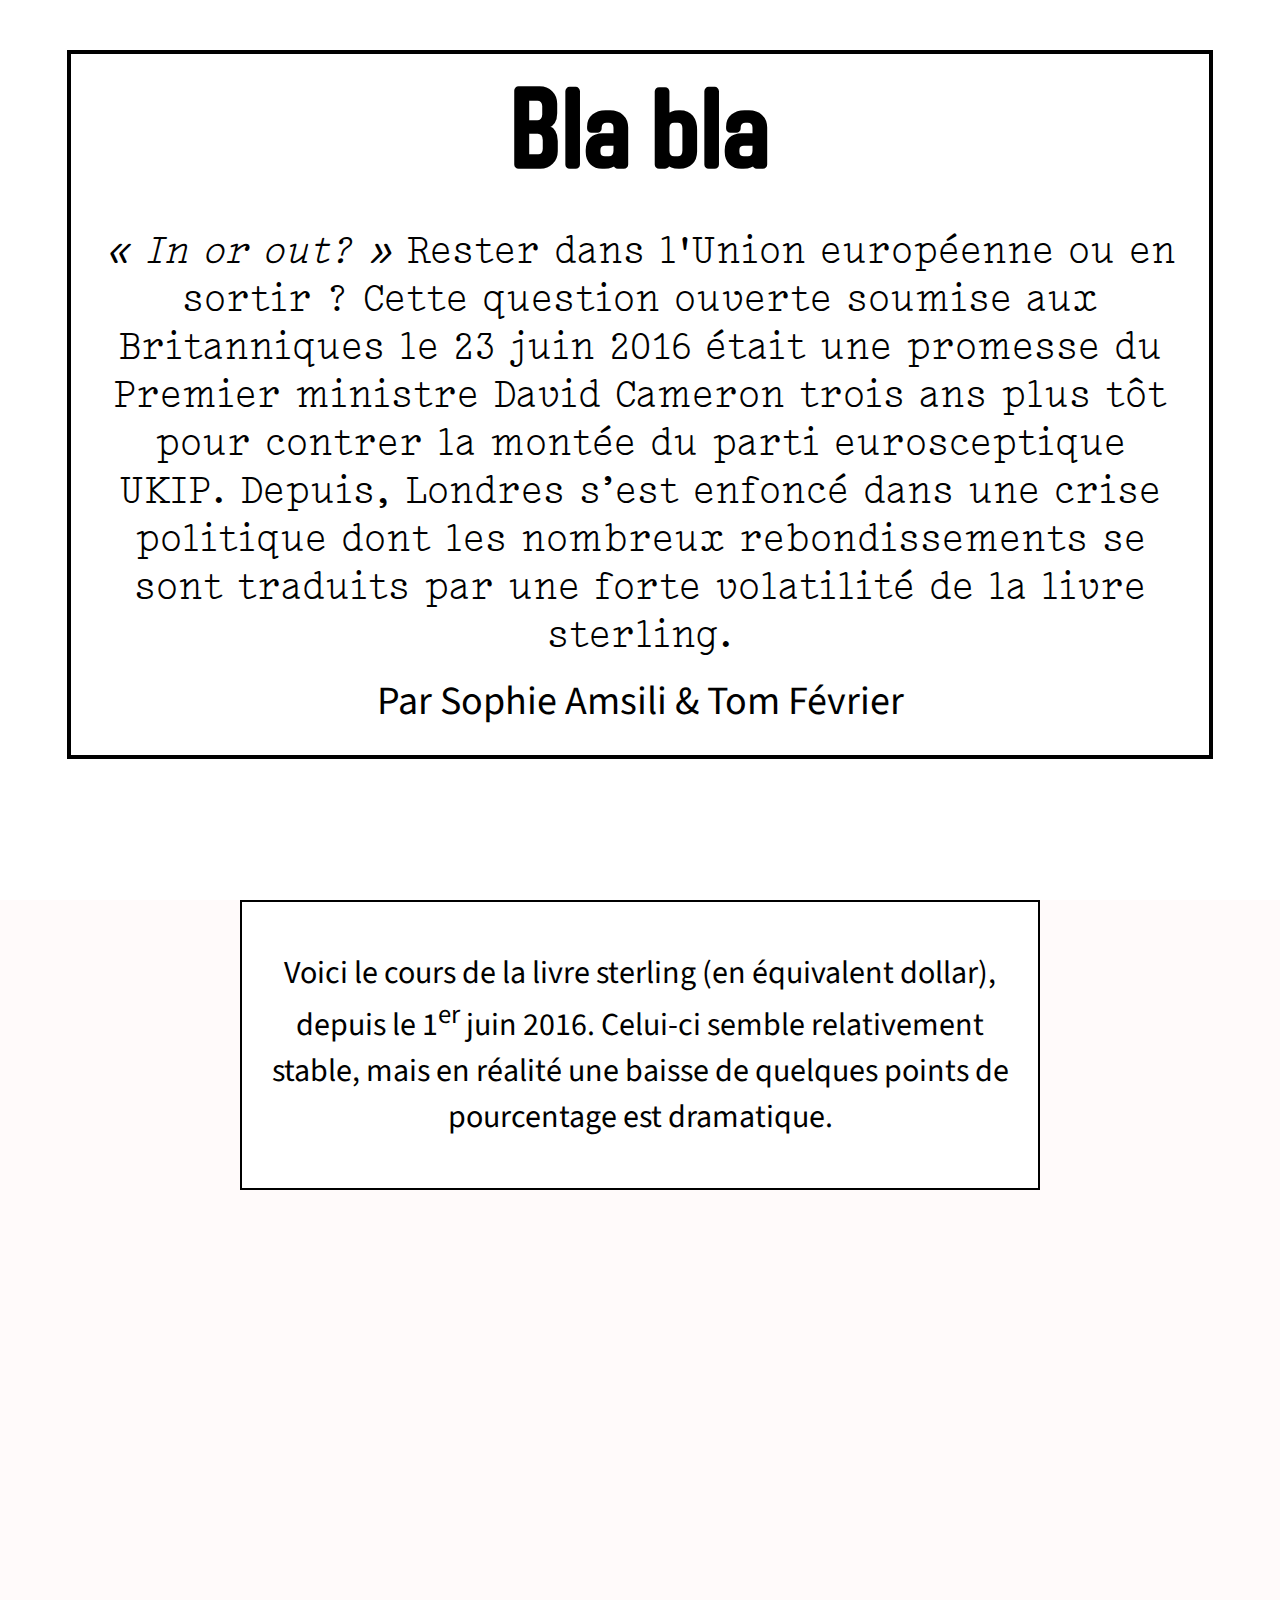
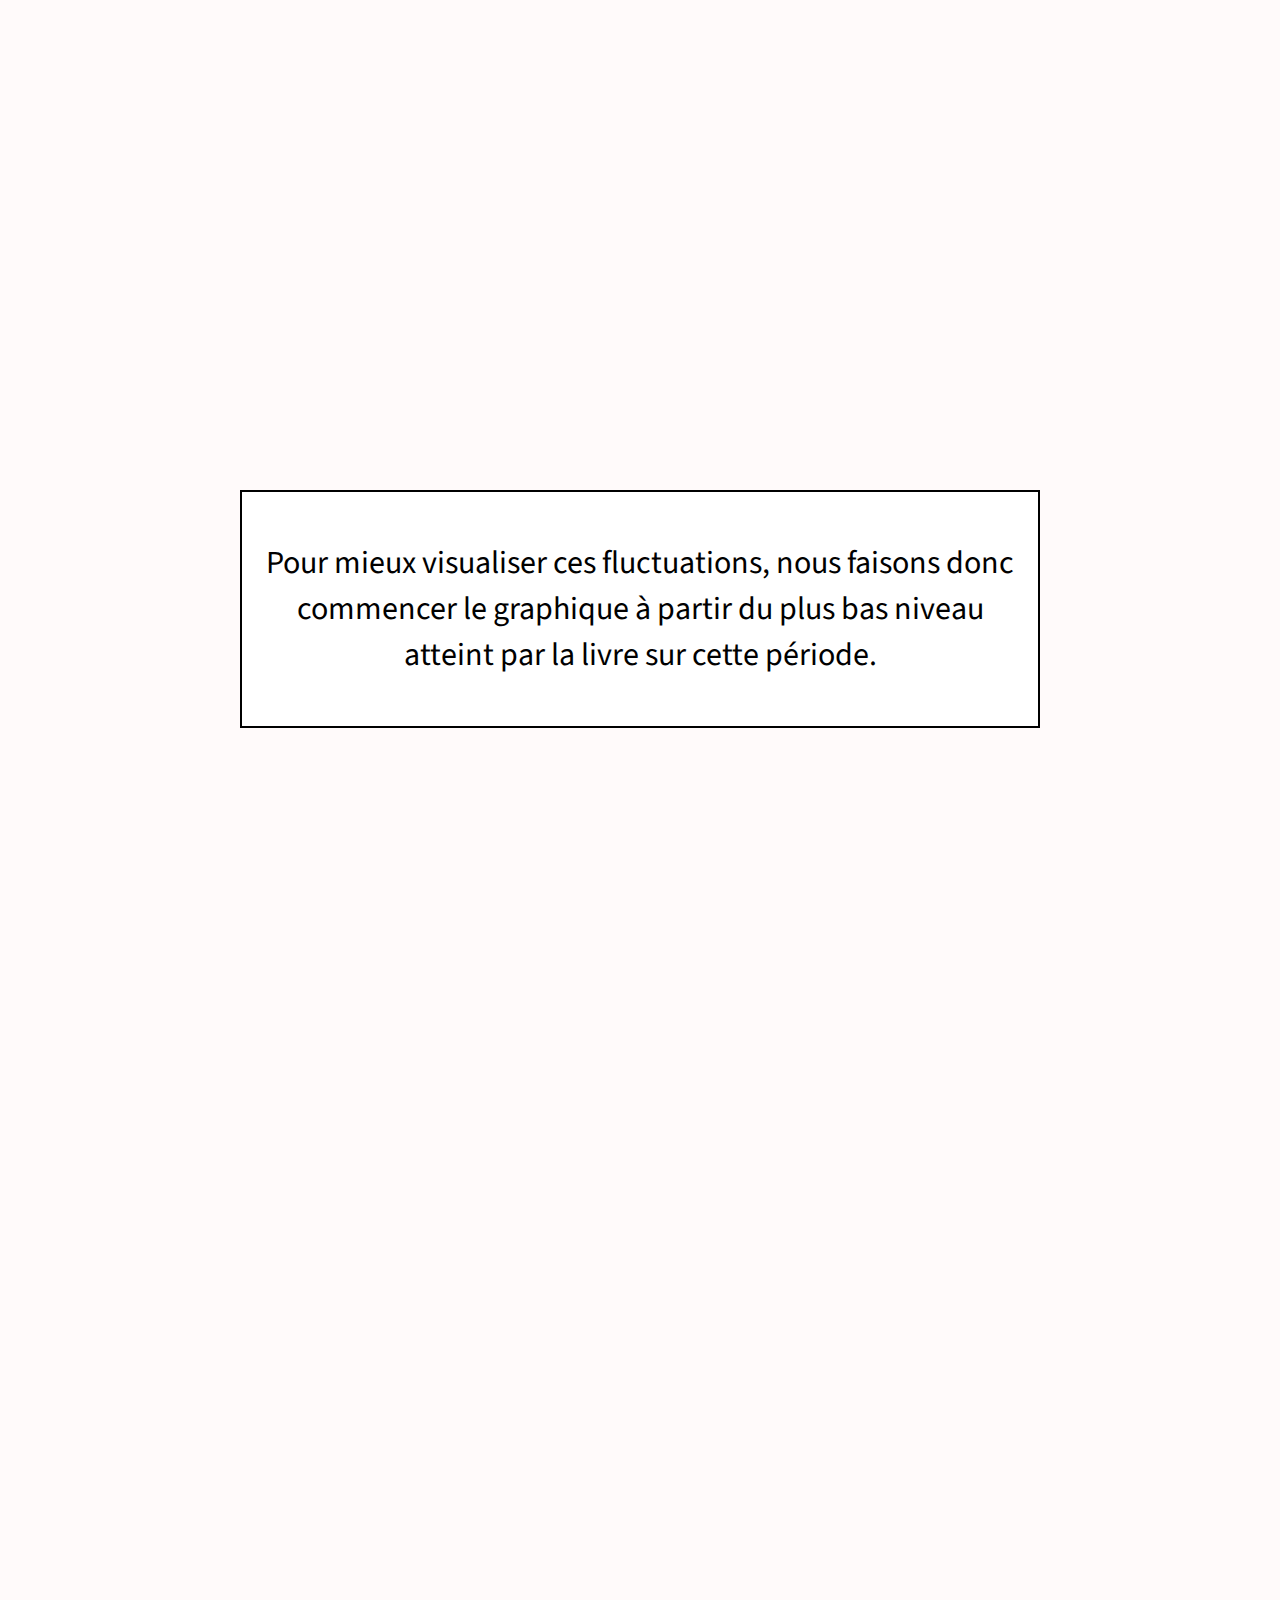
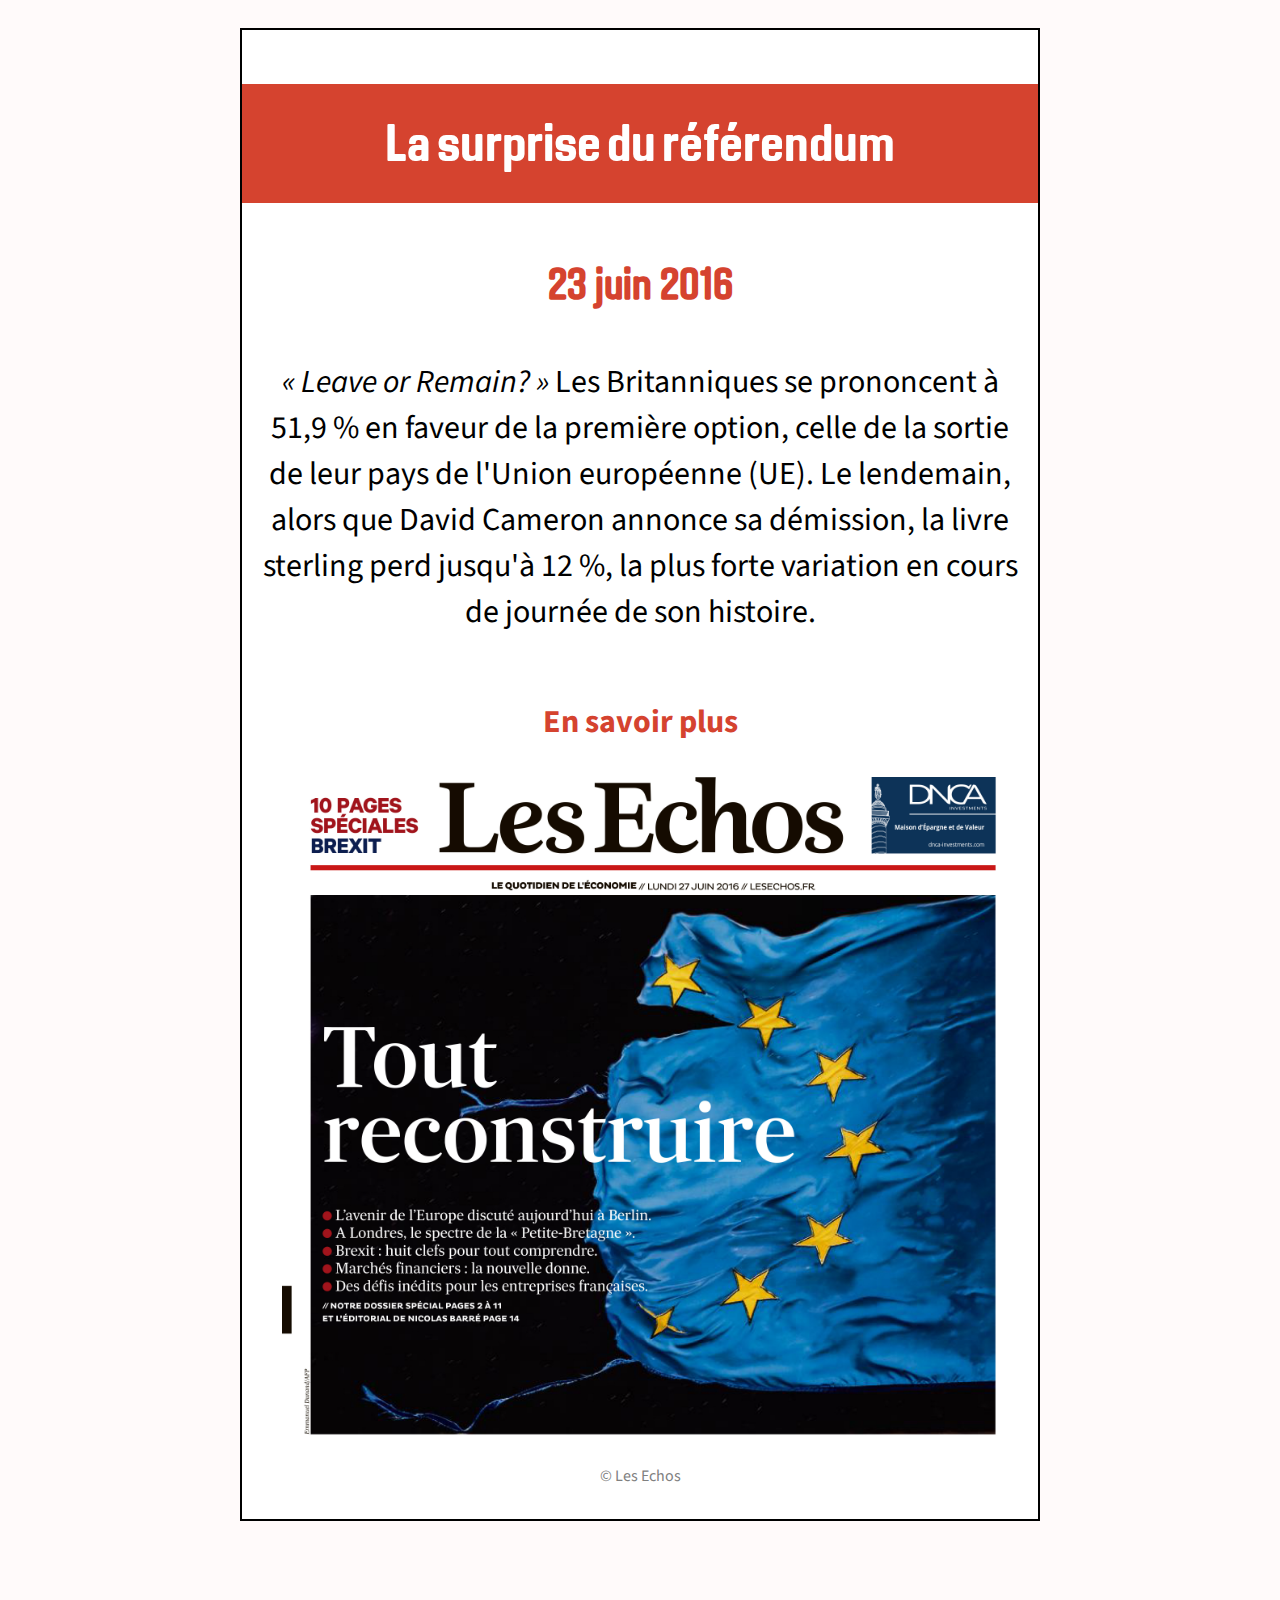
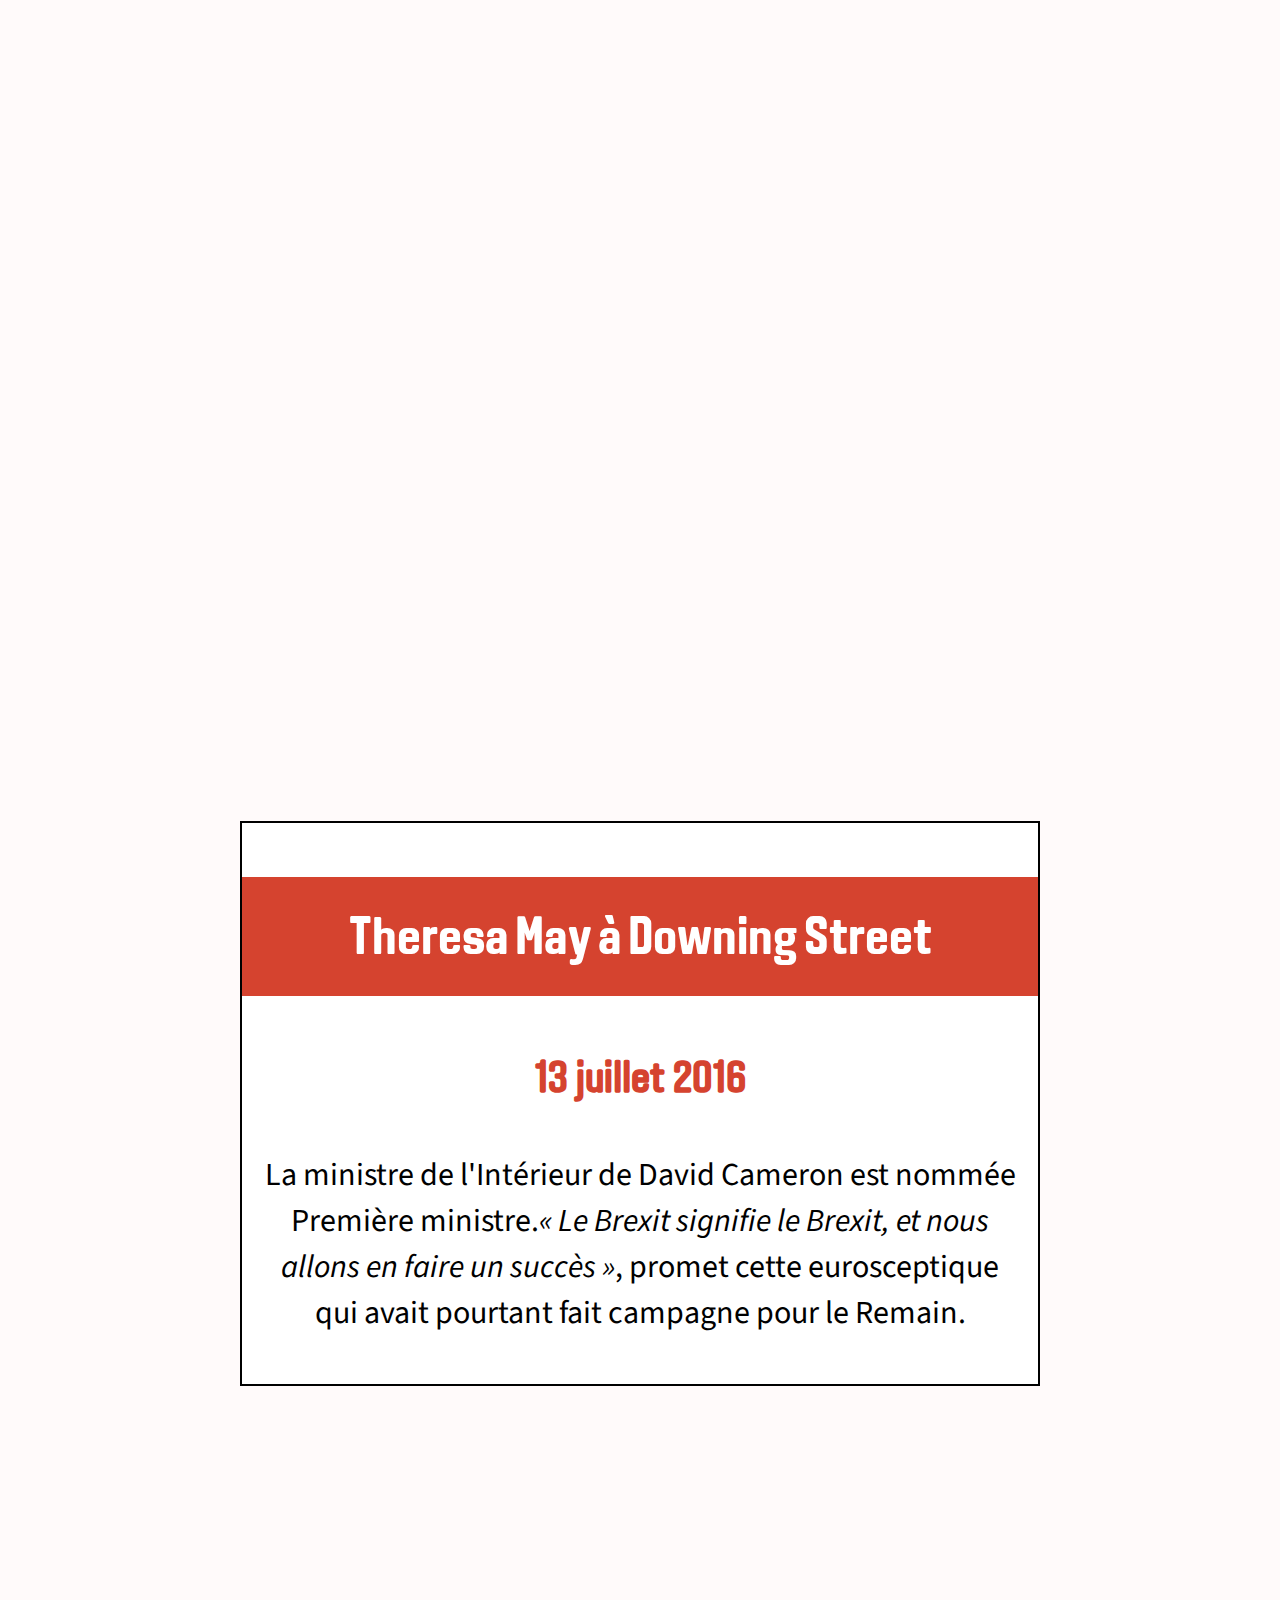
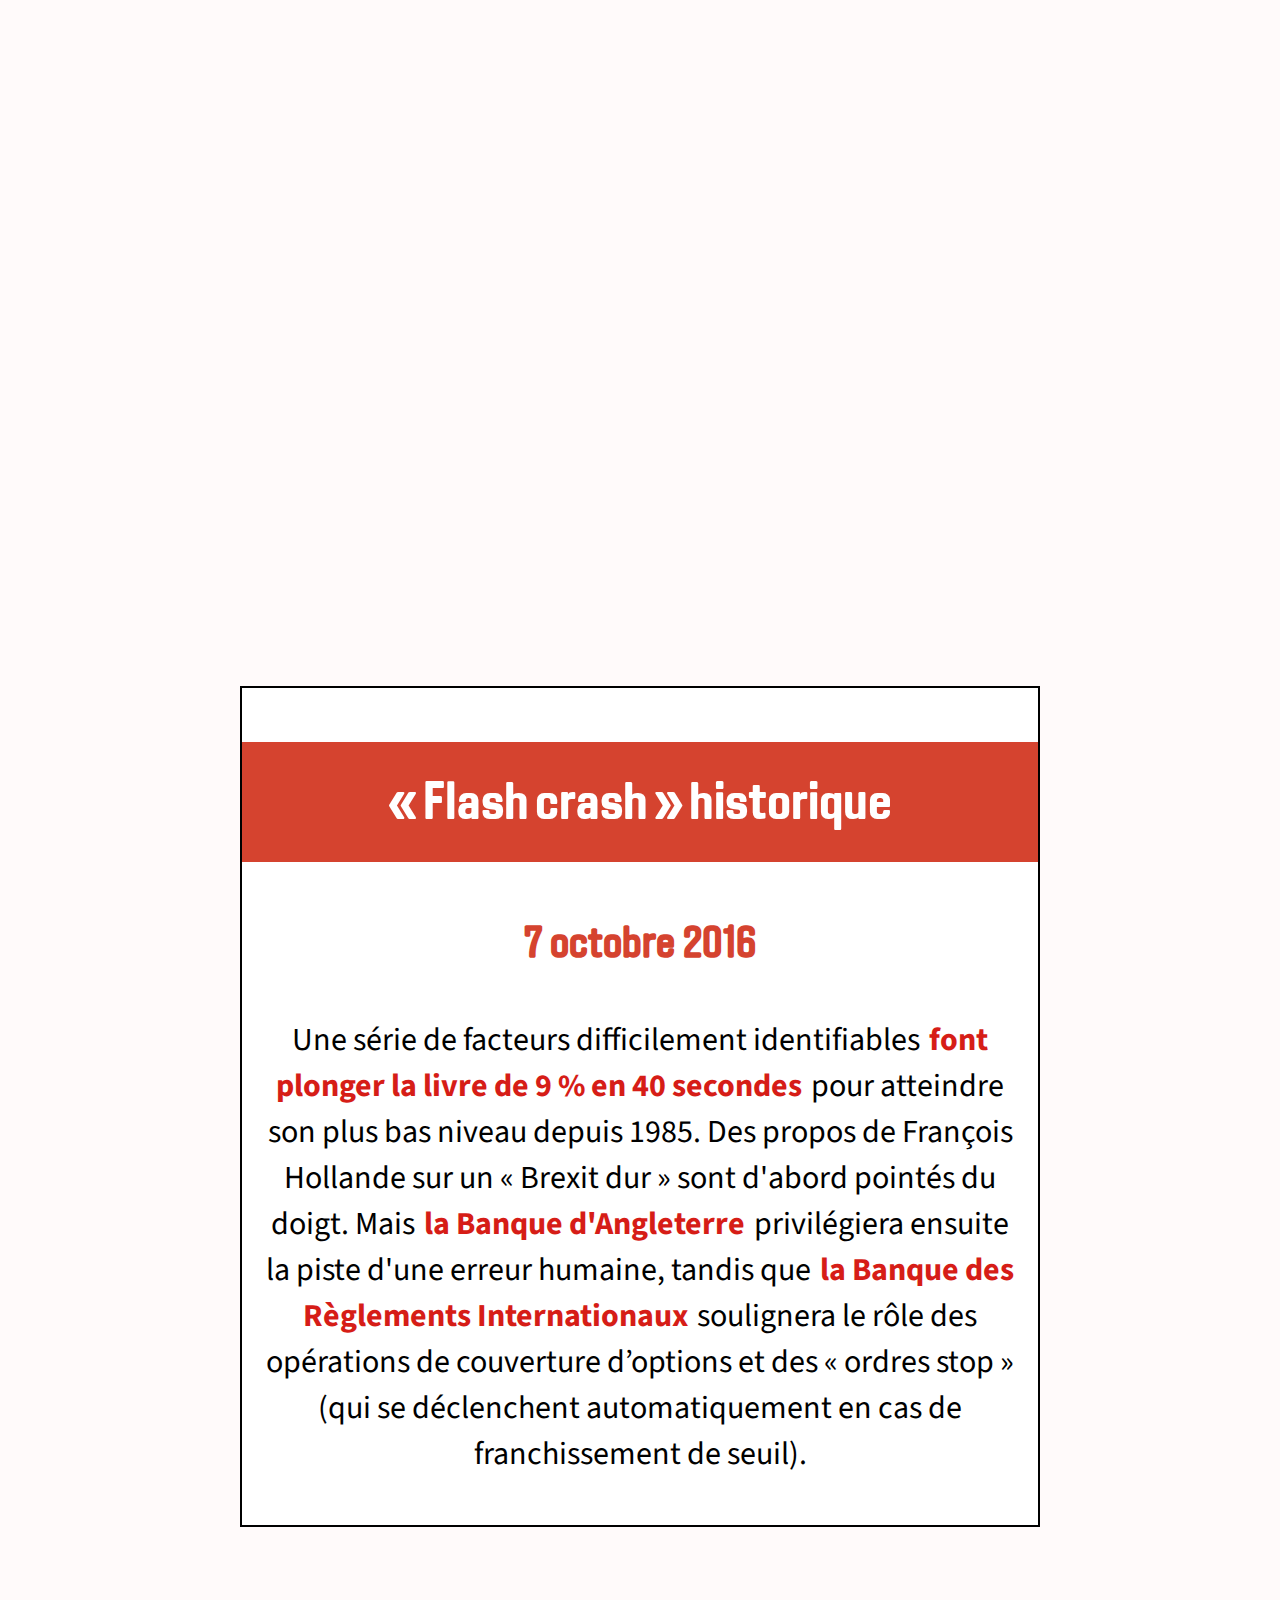
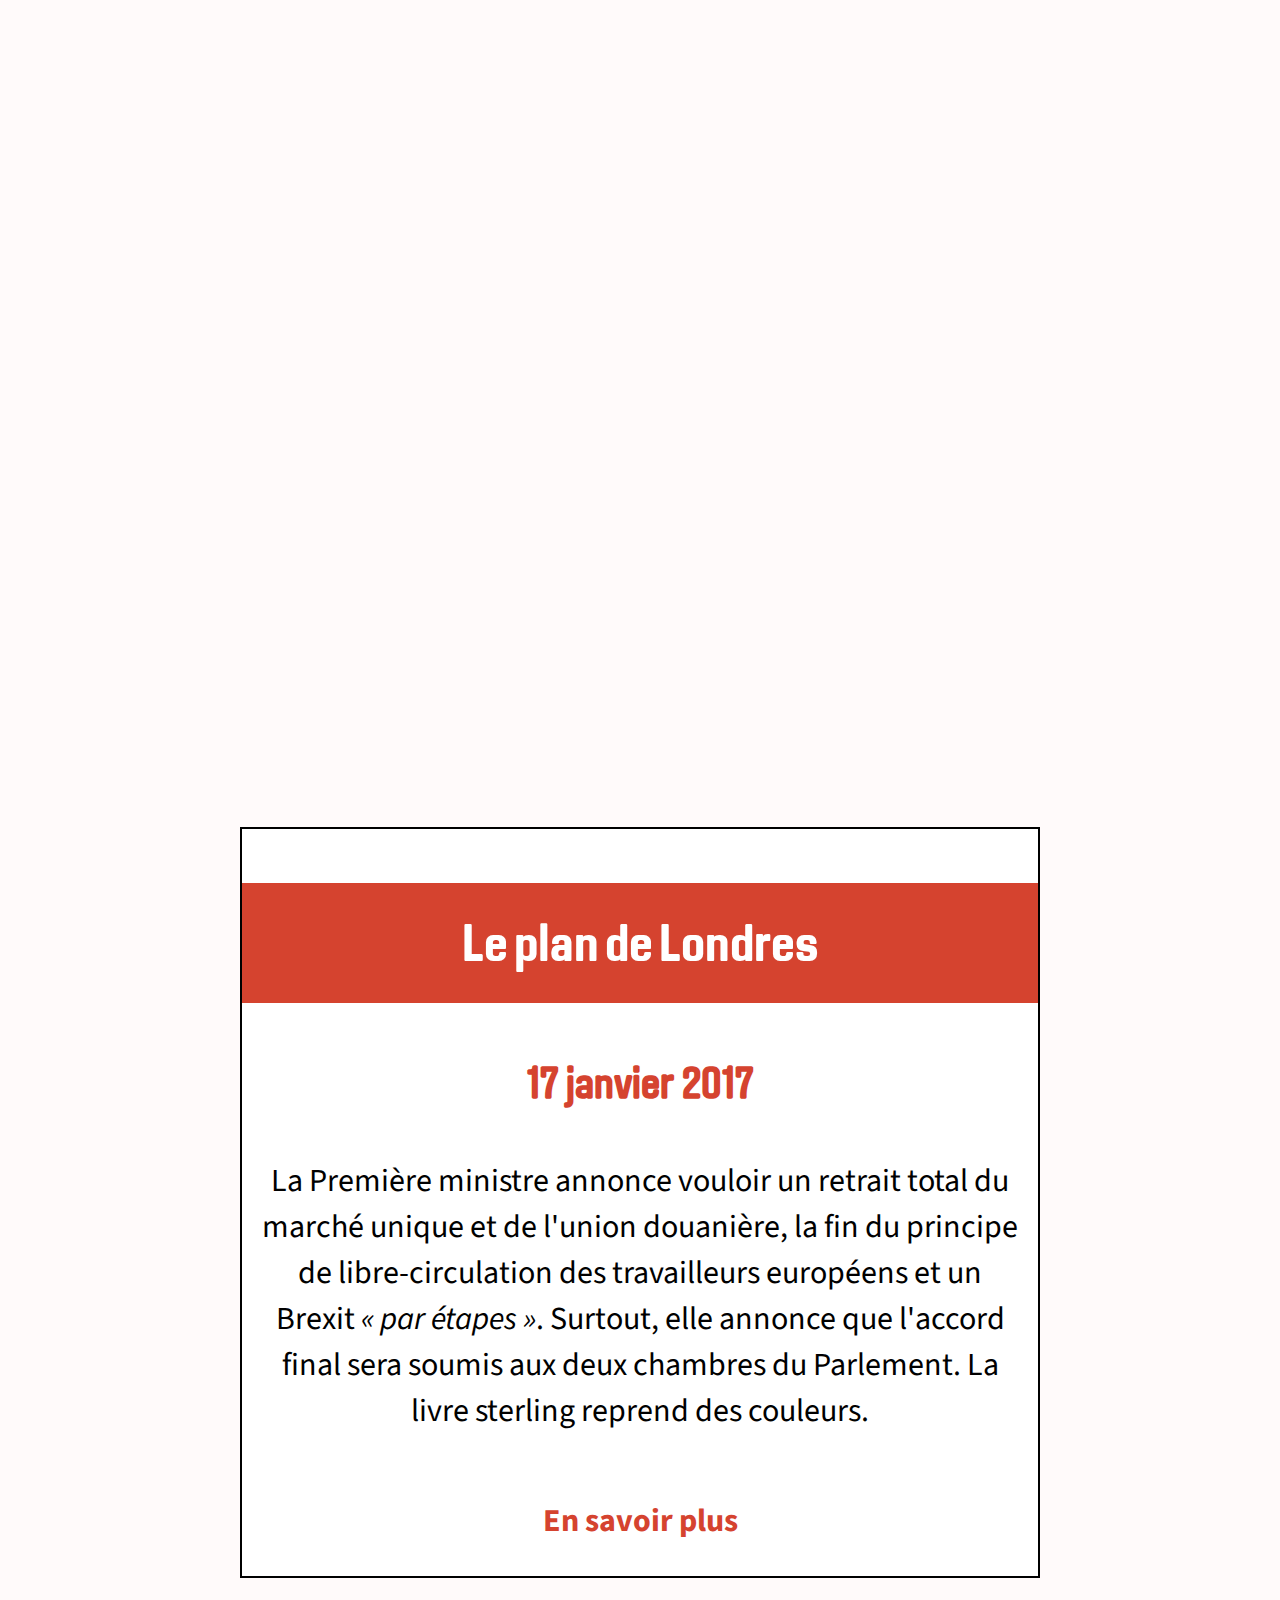
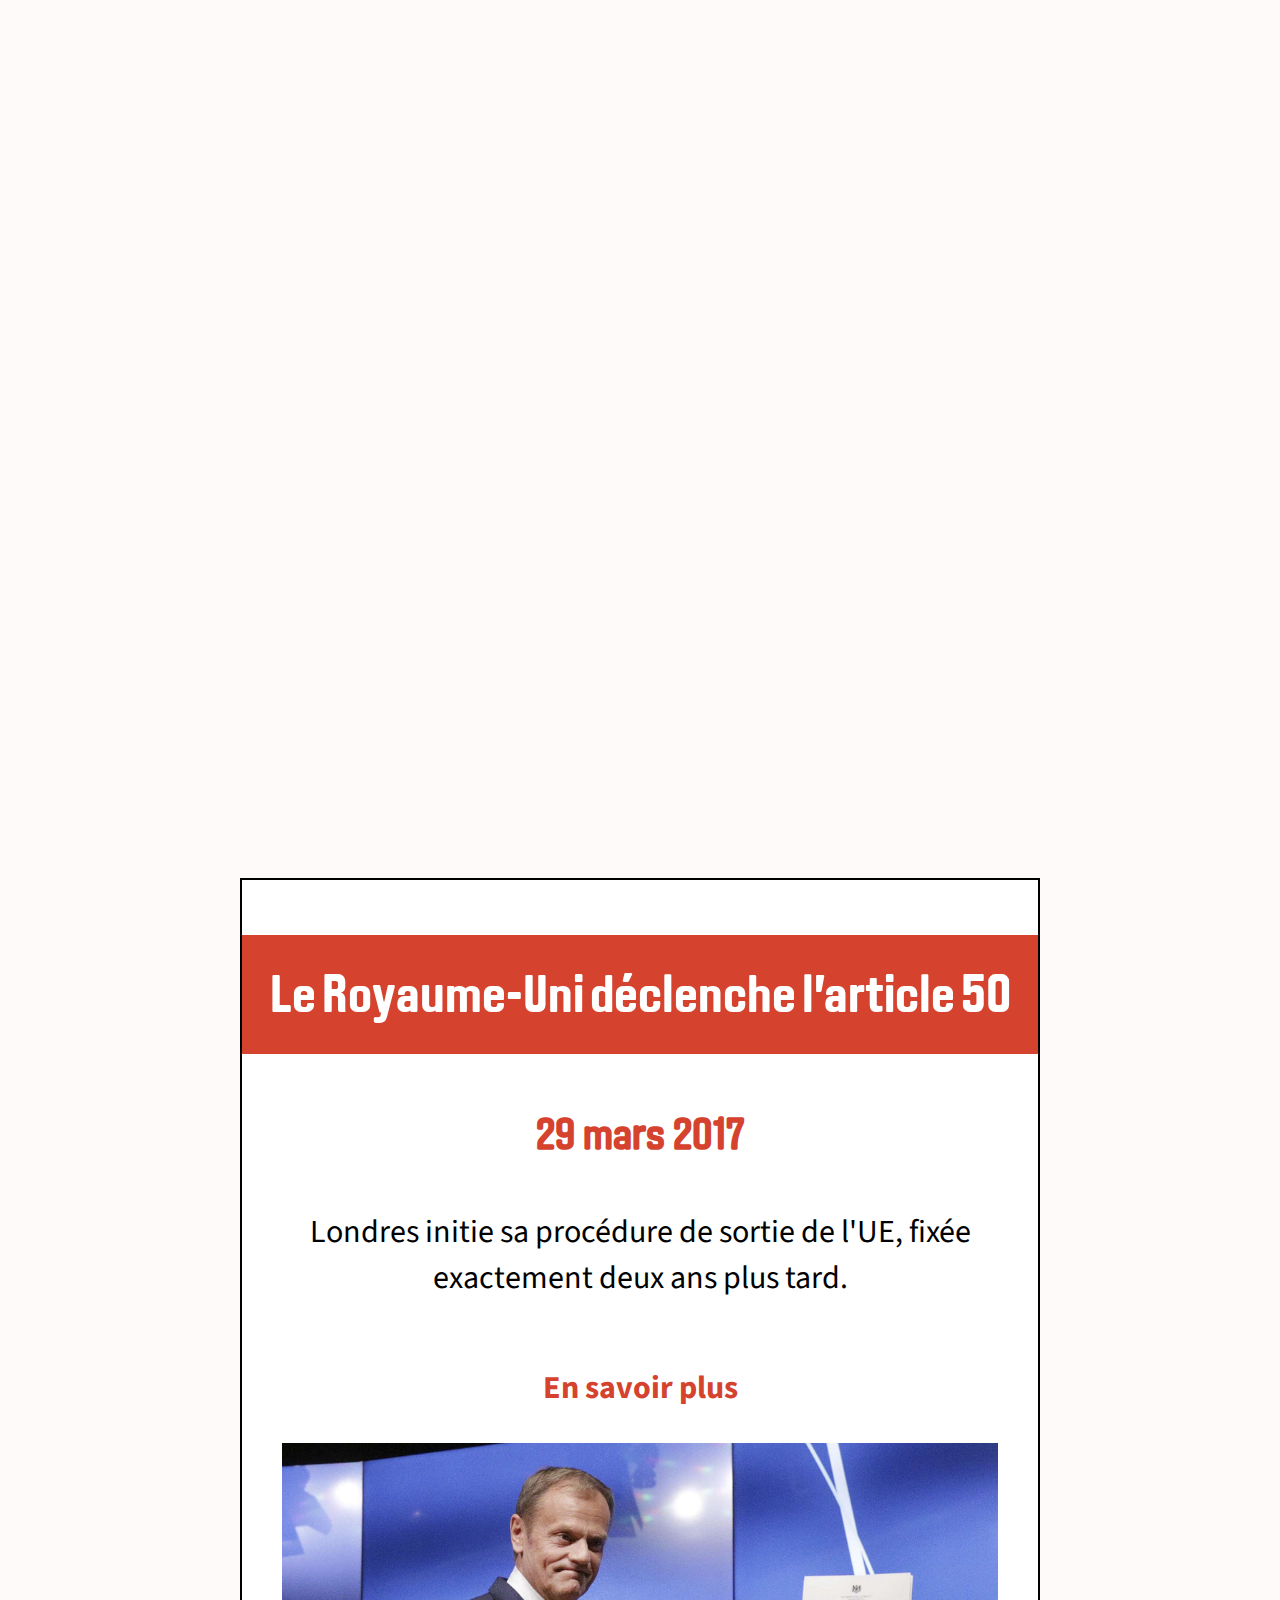
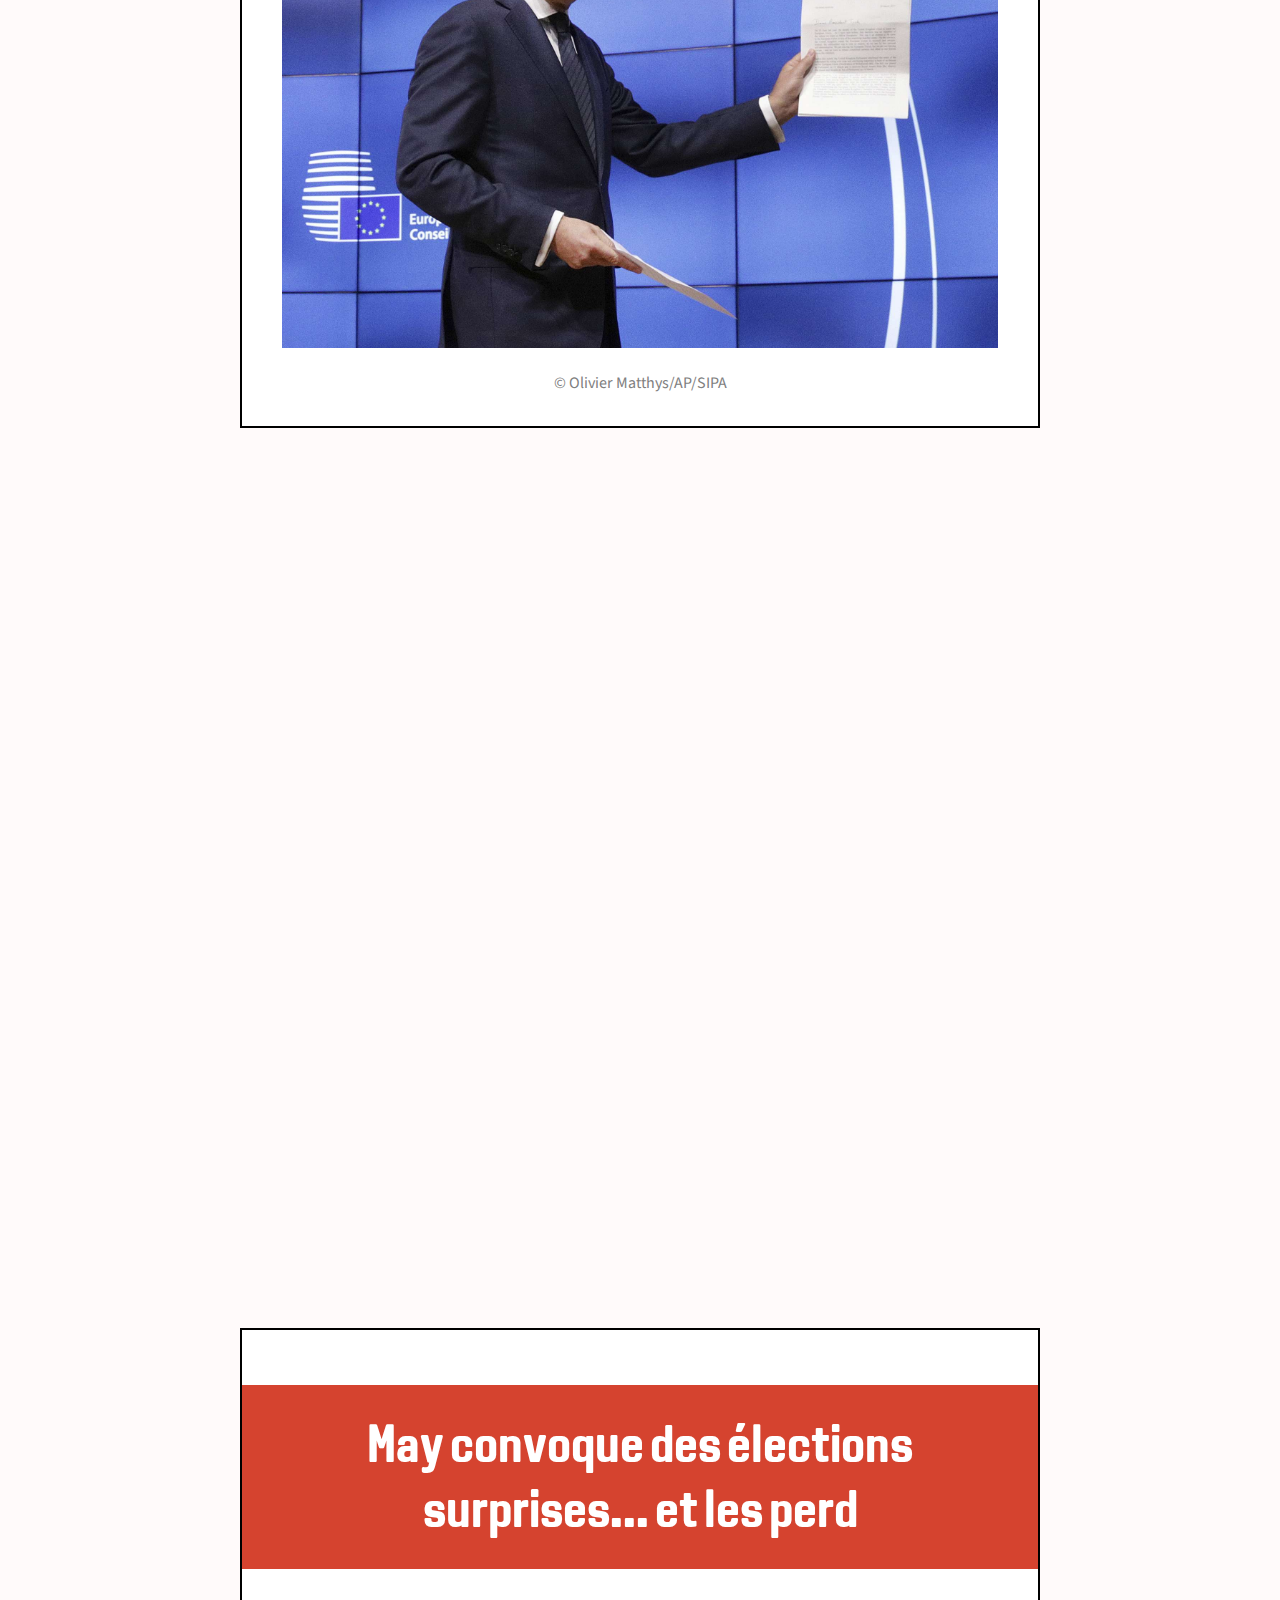
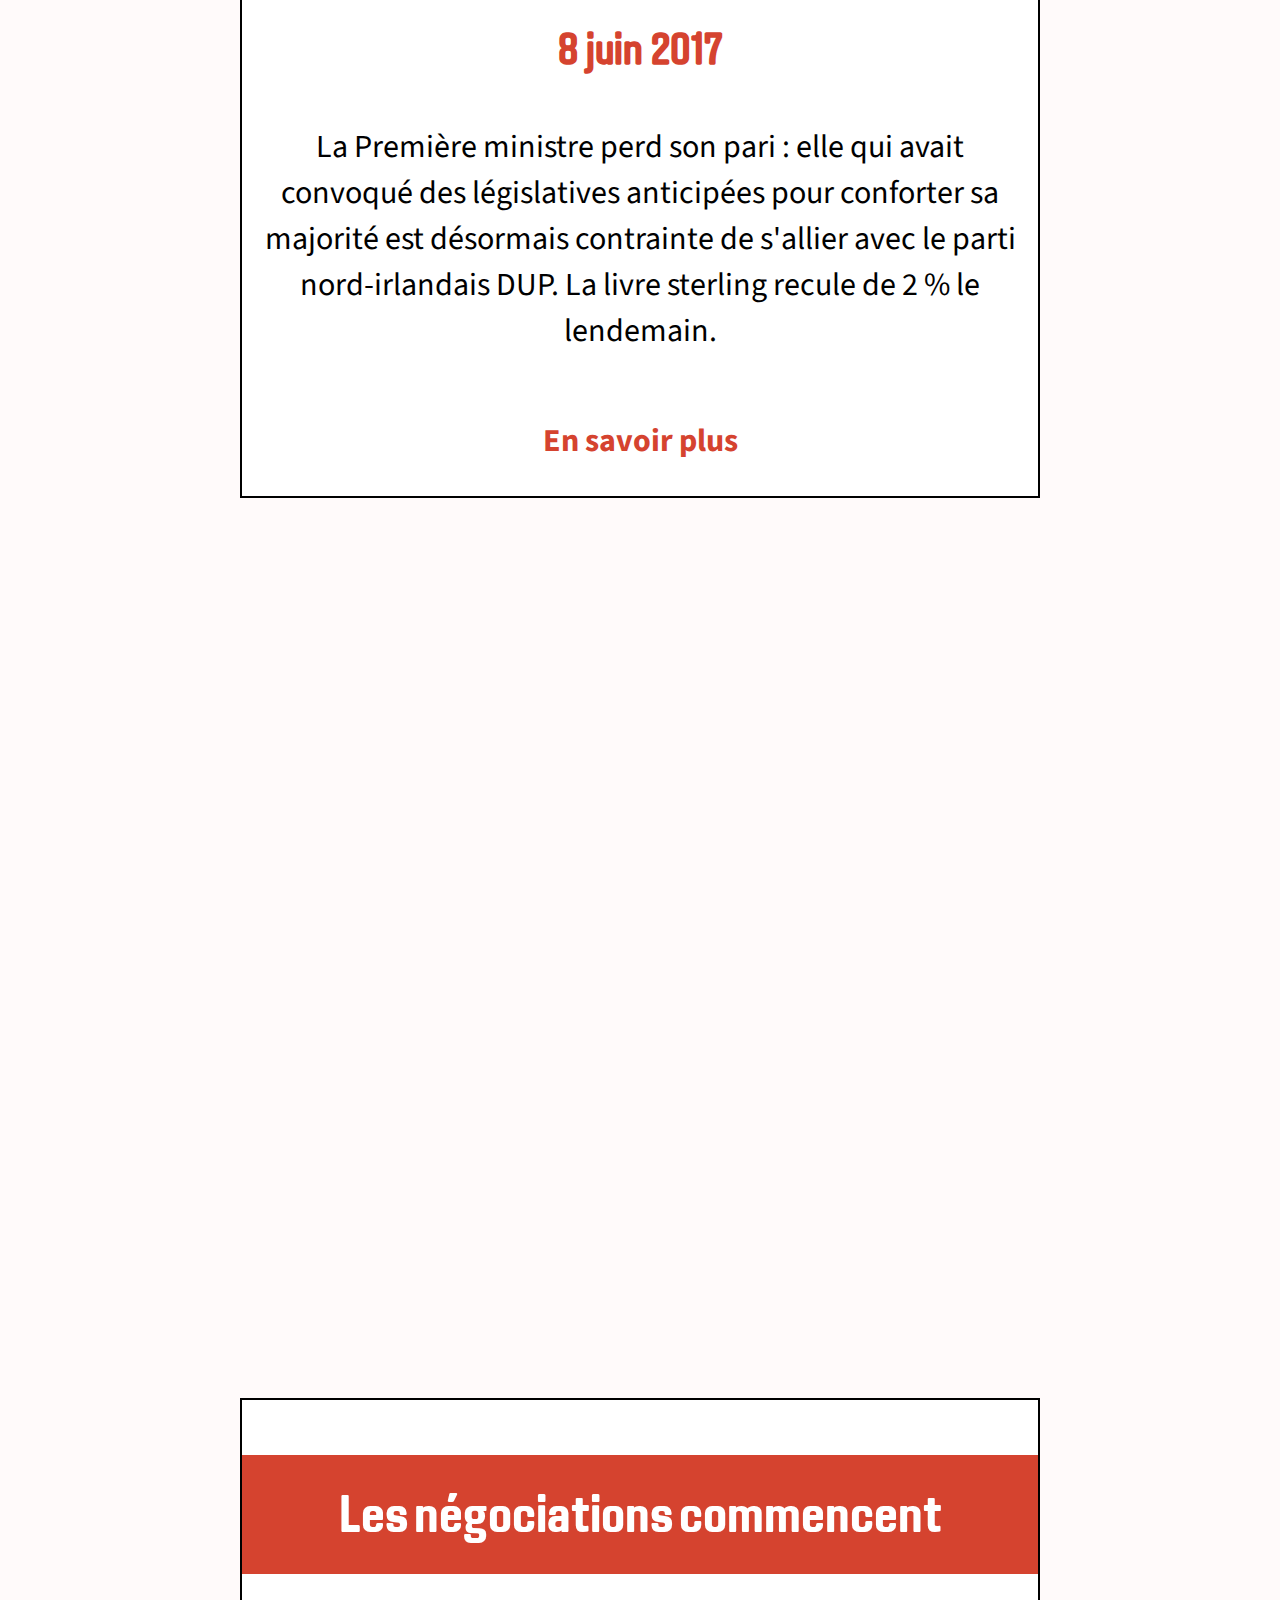
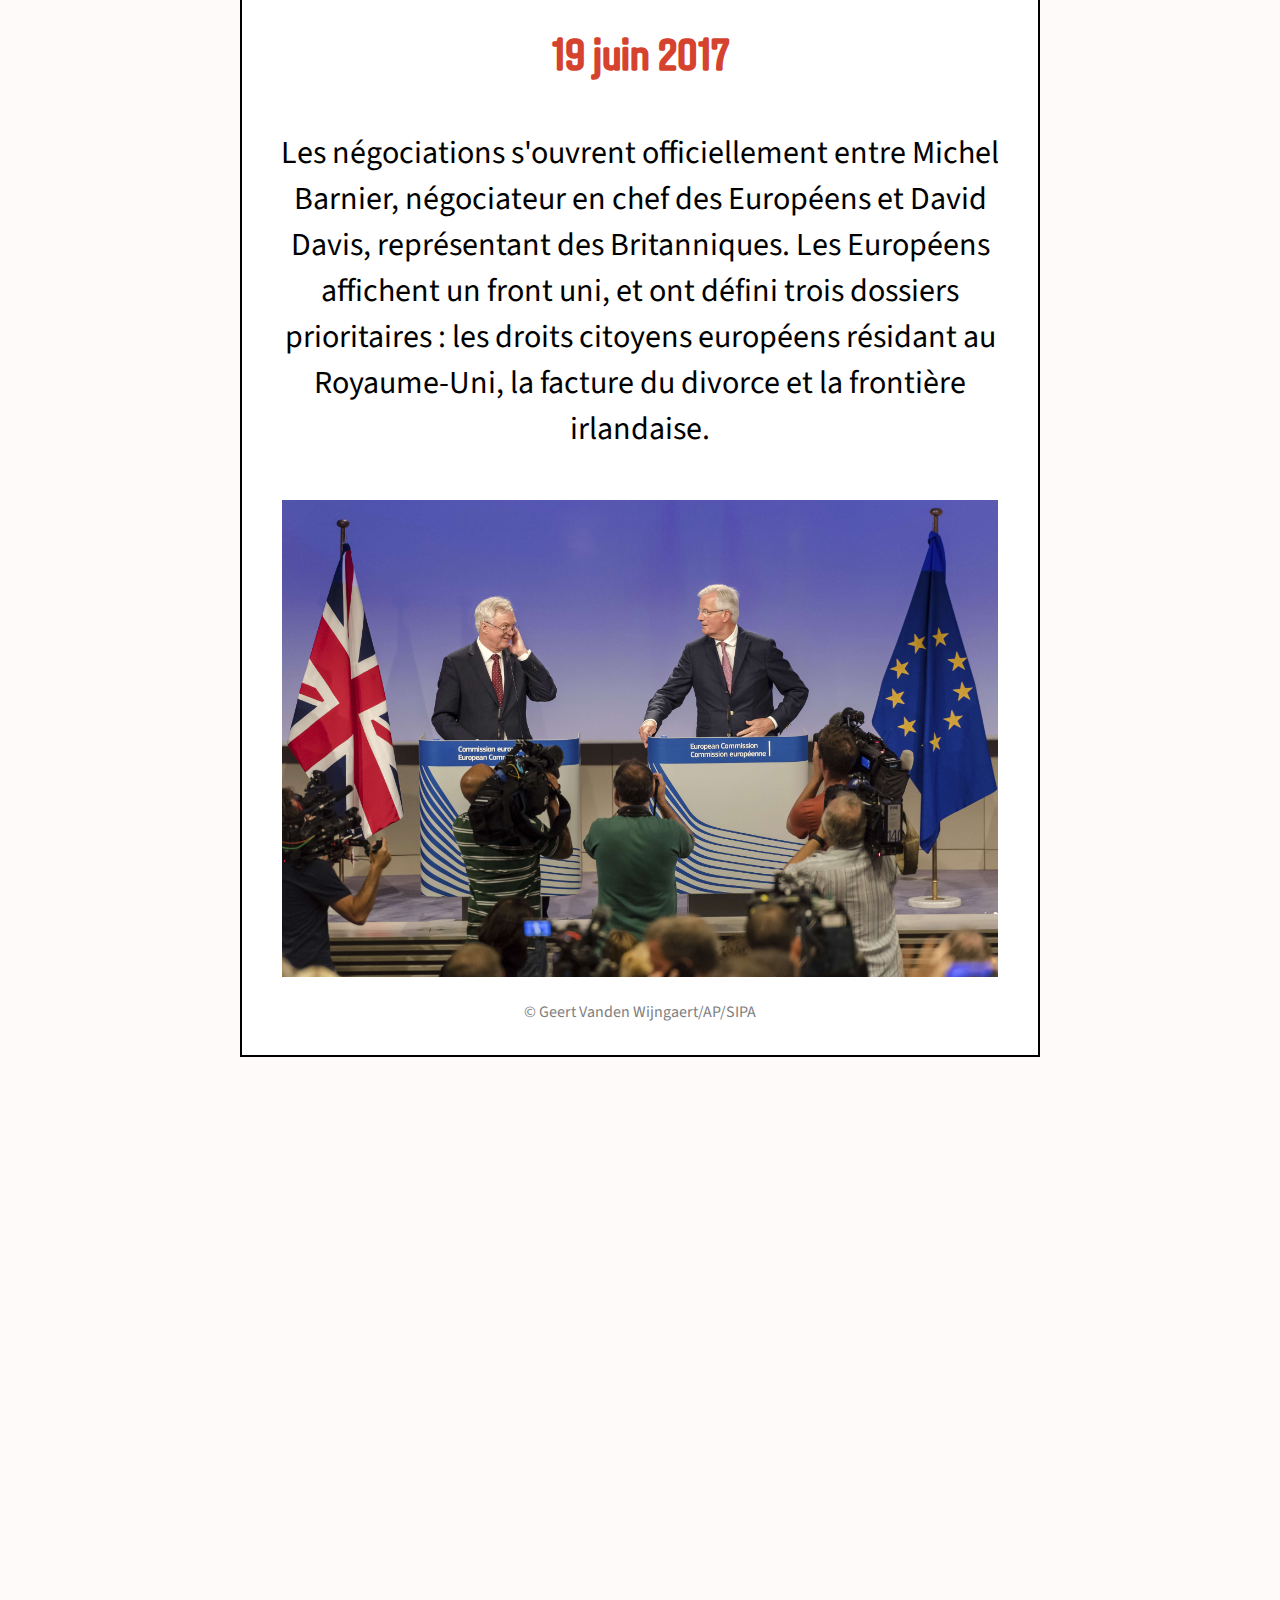
==== commit 59448dcf: "v2" ====
--- a/mobile.html
+++ b/mobile.html
@@ -37,7 +37,7 @@
 	xtsd = "https://logs1122";
 	xtsite = "542199";
 	xtn2 = "31";
-	xtpage = "dechets::andramobile";
+	xtpage = "brexit::livremobile";
 	xtdi = "";
 	xt_multc = "";
 	xt_an = "";
@@ -49,7 +49,7 @@
 	</script>
 	<script type="text/javascript" src="https://assets.lesechos.com/common/js/xtcore.js"></script>
 	<noscript>
-	<img width="1" height="1" alt="" src="http://logs1122.xiti.com/hit.xiti?s=542199&s2=31&p=dechets::andramobile&di=&an=&ac=" >
+	<img width="1" height="1" alt="" src="http://logs1122.xiti.com/hit.xiti?s=542199&s2=31&p=brexit::livremobile&di=&an=&ac=" >
 	</noscript>
 
 
@@ -136,7 +136,7 @@
 			// 3. bind scrollama event handlers (this can be chained like below)
 			scroller.setup({
 				step: '#scrolly article .step',
-				offset: 0.33,
+				offset: 0.6,
 				debug: false,
 			})
 				.onStepEnter(handleStepEnter)
@@ -159,16 +159,16 @@
 	});
 
 	largeur = $( ".chart" ).width();
-	hauteur = largeur / 0.7;
+	hauteur = window.innerHeight;
 
 
 	var width = largeur,
     	height = hauteur,
-    	margin = hauteur * 0.1;
+    	margin = largeur * 0.1;
 
     var xAxis, yAxis;
     var lineGenerator, line;
-    var circles, arrows;
+    var circles;
 
     var rates = [], events = [];
 
@@ -192,6 +192,9 @@
 
 	// Créer les échelles
 	var xScale = d3.scaleLinear()
+		.rangeRound([margin, width - margin]);
+
+	var xScaleStart = d3.scaleLinear()
 		.rangeRound([margin, width - margin]);
 
 	var yScale = d3.scaleTime()
@@ -231,9 +234,10 @@
 			    	//On compile la data du Google Doc dans un nouveau tableau html...
 			        // ...puis, parcourir le document ligne après ligne...
 			        $.each(doc.get(), function(i, line) {
-			        	line = {
+						line = {
 			        		date: new Date(line.date),
-			        		event: line.event
+			        		event: line.event,
+							orientation: line.orientation
 			        	}
 			        	//... et ajouter chaque ligne au tableau
 			            events.push(line);
@@ -241,6 +245,7 @@
 			        drawAxes();
 			        drawLine();
 			       	createCircles();
+					createLegend();
 			    },
 
 			    // La fonction à appeler lorsque qu'une erreur survient dans le chargement
@@ -257,15 +262,20 @@
 		console.log(events);
 
 		// Mettre à jour les bornes des échelles en fonction des données
-		xScale.domain([0, d3.max(rates, function(d) {
+		xScaleStart.domain([0, d3.max(rates, function(d) {
 			return d.rate;
 		})]);
+		xScale.domain([
+			d3.min(rates, function(d) {
+				return d.rate;
+			}) - 0.01,
+			d3.max(rates, function(d) {
+				return d.rate;
+			})
+		]);
 		yScale.domain(d3.extent(rates, function(d) {
 			return d.date;
 		}));
-		// yScale.domain([0, d3.max(rates, function(d) {
-		// 	return d.rate;
-		// })]);
 
 		xAxis = d3.axisTop(xScale)
 			.ticks(8)
@@ -292,7 +302,7 @@
 
 		lineGenerator = d3.line()
 			.x(function(d) {
-				return xScale(d.rate);
+				return xScaleStart(d.rate);
 			})
 			.y(function(d) {
 				return yScale(d.date);
@@ -301,11 +311,10 @@
 		line = svg.append('path')
 			.attr('d', lineGenerator(rates))
 			.attr('class', 'line')
-			.style('stroke', 'red')
-	    	.style('stroke-width', 2)
+			.style('stroke', '#cd1719')
+	    	.style('stroke-width', 5)
 	    	.style('stroke-linecap', 'round')
-	    	.style('fill', 'none')
-	    	.style('opacity', 0.7);
+	    	.style('fill', 'none');
 
 	    console.log(line)
 
@@ -325,6 +334,14 @@
 			.selectAll('circle')
 			.data(events).enter()
 				.append('circle')
+					.attr('cx', function(d) {
+						return xScale(rates.filter(function(e) {
+							return e.date.getTime() == d.date.getTime();
+						})[0].rate);
+					})
+					.attr('cy', function(d) {
+						return yScale(d.date);
+					})
 					.attr('r', 0)
 					.attr('fill', 'black')
 					.attr('stroke-width', 2)
@@ -337,29 +354,33 @@
 						`;
 					});
 
-		arrows = svg.append('g')
-			.attr('class', 'arrows');
-
-		for (let i = 0; i < events.length; i++) {
-			d3.xml(`./img/arrow-01.svg`)
-				.mimeType("image/svg+xml")
-				.get(function(error, xml) {
-					let importedNode = document.importNode(xml.documentElement, true);
-					let path = d3.select(importedNode).select('path')
-						.node();
-					let arrow = arrows.append('g')
-						.attr('class', 'arrow')
-						.style('opacity', 0)
-						.node().appendChild(path);
-
-				});
-		}
-	}
+	}
+
+
+	function createLegend() {
+
+		let legend = svg.append('text')
+			.attr('class', 'legend')
+			.attr('x', xScale(1.40))
+			.attr('y', yScale(new Date('1/1/2017')))
+			.attr('text-anchor', 'middle')
+			.style('opacity', 0);
+
+		legend.append('tspan')
+			.text("Taux de change :");
+
+		legend.append('tspan')
+			.attr('x', xScale(1.40))
+			.attr('class', 'legendRate')
+			.attr('dy', 80)
+			.text("1,44");
+
+	}
+
 
 	function resetAll() {
 		line.remove();
 		svg.select('.circles').remove();
-		svg.select('.arrows').remove();
 
 		drawLine();
 		createCircles();
@@ -368,58 +389,22 @@
 
 	function changeXScale() {
 
-		xScale.domain([
-			d3.min(rates, function(d) {
-				return d.rate;
-			}) - 0.01,
-			d3.max(rates, function(d) {
-				return d.rate;
-			})
-		]);
+		xScaleStart.domain(xScale.domain());
 
 		svg.select('.xAxis')
 			.transition()
-			.duration(1000)
+			.duration(500)
 			.call(xAxis);
 
 		line
 			.transition()
-			.duration(1000)
+			.duration(500)
 			.attr('d', lineGenerator(rates));
-
-		circles
-			.attr('cx', function(d) {
-				return xScale(rates.filter(function(e) {
-					return e.date.getTime() == d.date.getTime();
-				})[0].rate);
-			})
-			.attr('cy', function(d) {
-				return yScale(d.date);
-			});
-
-		arrows.selectAll('.arrow').each(function(d, i) {
-
-			let cx = xScale(rates.filter(function(e) {
-					return e.date.getTime() == events[i].date.getTime();
-				})[0].rate) - this.getBBox().height - 20;
-			let cy = yScale(events[i].date) - this.getBBox().width + 8;
-
-			d3.select(this).attr('transform', `translate(${cx}, ${cy})`);
-
-			d3.select(this).append('text')
-				.attr('class', 'annotation')
-				.attr('x', 0)
-				.attr('y', 15)
-				.attr('text-anchor', 'end')
-				.text(d3.format('.2f')(rates.filter(function(e) {
-					return e.date.getTime() == events[i].date.getTime();
-				})[0].rate));
-
-		});
-	}
+	}
+
 
 	function resetXScale() {
-		xScale.domain([0, d3.max(rates, function(d) {
+		xScaleStart.domain([0, d3.max(rates, function(d) {
 			return d.rate;
 		})]);
 		svg.select('xAxis')
@@ -437,7 +422,8 @@
 			.transition()
 			.duration(500)
 				.style('r', 0);
-		arrows.selectAll('.arrow')
+
+		svg.select('.legend')
 			.transition()
 			.duration(500)
 				.style('opacity', 0);
@@ -484,31 +470,26 @@
 					d3.select(this)
 					.transition()
 					.duration(500)
-						.attr('r', 6);
-
-					d3.select(`.arrow:nth-child(${i+1})`)
-					.transition()
-					.duration(500)
-						.style('opacity', 1);
-
+						.attr('r', 15);
 
 				}
-				if ((d3.select(this).attr('r') == 6) && (d3.select(this).attr('cy') > line.node().getPointAtLength(lineLength - currentLength).y)) {
+				if ((d3.select(this).attr('r') == 15) && (d3.select(this).attr('cy') > line.node().getPointAtLength(lineLength - currentLength).y)) {
 
 					d3.select(this)
 					.transition()
 					.duration(500)
 						.attr('r', 0);
 
-					d3.select(`.arrow:nth-child(${i+1})`)
-					.transition()
-					.duration(500)
-						.style('opacity', 0);
-
 				}
 			});
 
+			svg.select('.legendRate')
+				.text(d3.format('.2f')(rates.filter(function(e) {
+					return e.date.getTime() == date.getTime();
+				})[0].rate));
+
 		}, 1000);
+
 
 	}
 
@@ -524,7 +505,11 @@
 			var lineLength = line.node().getTotalLength();
 			line
 				.attr('stroke-dasharray', `${lineLength} ${lineLength}`)
-				.attr('stroke-dashoffset', lineLength)
+				.attr('stroke-dashoffset', lineLength);
+			svg.select('.legend')
+				.transition()
+				.duration(500)
+					.style('opacity', 1);
 		}, 500);
 
 	}
@@ -536,7 +521,7 @@
 
 		  var getPostTitle = "La carte de France des déchets nucléaires",
 		    linkElement = document.getElementById("tweet-this-post"),
-		    getPostLink = "http://media.lesechos.fr/infographie/andra/"
+		    getPostLink = "http://media.lesechos.fr/infographie/brexit-livre/"
 
 		  linkElement.setAttribute("href", getPostLink);
 
@@ -554,7 +539,7 @@
 
 	//Facebook
 	var fbButton = document.getElementById('fb-share-button');
-	var url = "http://media.lesechos.fr/infographie/andra/"
+	var url = "http://media.lesechos.fr/infographie/brexit-livre/"
 
 	fbButton.addEventListener('click', function() {
 	    window.open('https://www.facebook.com/sharer/sharer.php?u=' + url,
@@ -597,29 +582,29 @@
 
 	// Charger les tooltips
 	$(window).load(function () {
-		//Tooltips
-		$(function() {
-		  var positionCentre = { my: 'center bottom-40', at: 'center top' };
-		  $("svg").tooltip({
-		        track: true,
-		        show: {
-		          effect: "fade",
-		            duration: 0
-		        },
-		        hide: {
-		            effect: "fade",
-		            duration: 100
-		        },
-		        position: positionCentre,
-		      // Objets concernés par les tooltips
-		      items: "circle",
-		        content: function() {
-		        	//Attribut de l'objet à mettre dans les tooltips
-		      		return $( this ).attr( "title" );
-		        }
-		     });
-
-		})
+	// 	//Tooltips
+	// 	$(function() {
+	// 	  var positionCentre = { my: 'center bottom-40', at: 'center top' };
+	// 	  $("svg").tooltip({
+	// 	        track: true,
+	// 	        show: {
+	// 	          effect: "fade",
+	// 	            duration: 0
+	// 	        },
+	// 	        hide: {
+	// 	            effect: "fade",
+	// 	            duration: 100
+	// 	        },
+	// 	        position: positionCentre,
+	// 	      // Objets concernés par les tooltips
+	// 	      items: "circle",
+	// 	        content: function() {
+	// 	        	//Attribut de l'objet à mettre dans les tooltips
+	// 	      		return $( this ).attr( "title" );
+	// 	        }
+	// 	     });
+	//
+	// 	})
 
 
 		//Centrer intro
@@ -642,24 +627,12 @@
 		<div id="wrapper_titraille">
 			<div id="bloc_titre">
 				<h1>Bla bla</h1>
-				<p id="chapeau">Lorem ipsum dolor sit amet, consectetur adipisicing elit, sed do eiusmod
-				tempor incididunt ut labore et dolore magna aliqua. Ut enim ad minim veniam,
-				quis nostrud exercitation ullamco laboris nisi ut aliquip ex ea commodo
-				consequat. Duis aute irure dolor in reprehenderit in voluptate velit esse
-				cillum dolore eu fugiat nulla pariatur. Excepteur sint occaecat cupidatat non
-				proident, sunt in culpa qui officia deserunt mollit anim id est laborum.</p>
+				<p id="chapeau"><i>&laquo;&nbsp;In or out?&nbsp;&raquo;</i> Rester dans l'Union européenne ou en sortir&nbsp;? Cette question ouverte soumise aux Britanniques le 23 juin 2016 était une promesse du Premier ministre David Cameron trois ans plus tôt pour contrer la montée du parti eurosceptique UKIP. Depuis, Londres s’est enfoncé dans une crise politique dont les nombreux rebondissements se sont traduits par une forte volatilité de la livre sterling.</p>
 				<p id="noms_intro">Par Sophie Amsili & Tom Février</p>
 			</div>
 			<img src="img/logoblanc.png">
 		</div>
 	</div>
-
-	<div class="conteneur">
-		<p class="paragraphe premier_paragraphe"><i>&laquo;&nbsp;In or out?&nbsp;&raquo;</i> Rester dans l'Union européenne ou en sortir&nbsp;? Cette question ouverte soumise aux Britanniques le 23 juin 2016 était une promesse du Premier ministre David Cameron trois ans plus tôt pour contrer la montée du parti eurosceptique UKIP.</p>
-		<img src='./img/UNE Echos Brexit.jpg' />
-		<p class="paragraphe dernier_paragraphe">Depuis, Londres s’est enfoncé dans une crise politique dont les nombreux rebondissements se sont traduits par une forte volatilité de la livre sterling.</p>
-	</div>
-
 
 	<div id="bandeau_echos" style="">
 		<a href="https://www.lesechos.fr/" target="_blank"><img src="img/favicon.ico" id="logobandeau"></a>
@@ -688,136 +661,161 @@
 			</div>
 			<div class='step' data-date='6/23/16'>
 				<h3>La surprise du référendum</h3>
+				<h4>23 juin 2016</h4>
 				<p><i>&laquo;&nbsp;Leave or Remain?&nbsp;&raquo;</i> Les Britanniques se prononcent à 51,9&nbsp;% en faveur de la première option, celle de la sortie de leur pays de l'Union européenne (UE). Le lendemain, alors que David Cameron annonce sa démission, la livre sterling perd jusqu'à 12&nbsp;%, la plus forte variation en cours de journée de son histoire.</p>
-				<p class='link'><a href='https://www.lesechos.fr/2016/06/krach-de-la-livre-sterling-210497'>En savoir plus</a></p>
+				<p class='link'><a href='https://www.lesechos.fr/2016/06/krach-de-la-livre-sterling-210497' target='_blank'>En savoir plus</a></p>
+				<img src='./img/UNE Echos Brexit - copie.jpg' />
+				<p class='caption'>© Les Echos</p>
 			</div>
 			<div class='step' data-date='7/13/16'>
 				<h3>Theresa May à Downing Street</h3>
-				<p>La ministre de l'Intérieur de David Cameron est nommée Première ministre.<i>&laquo;&nbsp;Le Brexit signifie le Brexit, et nous allons en faire un succès, promet cette eurosceptique qui avait pourtant fait campagne pour le Remain.&nbsp;&raquo;</i></p>
+				<h4>13 juillet 2016</h4>
+				<p>La ministre de l'Intérieur de David Cameron est nommée Première ministre.<i>&laquo;&nbsp;Le Brexit signifie le Brexit, et nous allons en faire un succès&nbsp;&raquo;</i>, promet cette eurosceptique qui avait pourtant fait campagne pour le Remain.</p>
 			</div>
 			<div class='step' data-date='10/7/16'>
 				<h3>&laquo;&nbsp;Flash crash&nbsp;&raquo; historique</h3>
-				<p>Une série de facteurs difficilement identifiables font plonger la livre de 9&nbsp;% en 40 secondes pour atteindre son plus bas niveau depuis 1985. Des propos de François Hollande sur un &laquo;&nbsp;Brexit dur&nbsp;&raquo; sont d'abord pointés du doigt. Mais la Banque d'Angleterre privilégiera ensuite la piste d'une erreur humaine, tandis que la Banque des Règlements Internationaux soulignera le rôle des opérations de couverture d’options et des &laquo;&nbsp;ordres stop&nbsp;&raquo; (qui se déclenchent automatiquement en cas de franchissement de seuil).</p>
-				<p class='link'><a href='https://www.lesechos.fr/2016/10/la-livre-sterling-chute-la-bourse-de-londres-frole-un-record-213124'>En savoir plus</a></p>
+				<h4>7 octobre 2016</h4>
+				<p>Une série de facteurs difficilement identifiables <a href='https://www.lesechos.fr/2016/10/la-livre-sterling-chute-la-bourse-de-londres-frole-un-record-213124' target='_blank'>font plonger la livre de 9&nbsp;% en 40 secondes</a> pour atteindre son plus bas niveau depuis 1985. Des propos de François Hollande sur un &laquo;&nbsp;Brexit dur&nbsp;&raquo; sont d'abord pointés du doigt. Mais <a href='https://www.lesechos.fr/2016/12/flash-crash-de-la-livre-sterling-la-piste-de-lerreur-humaine-235946' target='_blank'>la Banque d'Angleterre</a> privilégiera ensuite la piste d'une erreur humaine, tandis que <a href='https://www.lesechos.fr/2017/01/la-bri-livre-sa-version-du-flash-crash-historique-de-la-livre-sterling-159958' target='_blank'>la Banque des Règlements Internationaux</a> soulignera le rôle des opérations de couverture d’options et des &laquo;&nbsp;ordres stop&nbsp;&raquo; (qui se déclenchent automatiquement en cas de franchissement de seuil).</p>
+				<!-- <p class='link'><a href='https://www.lesechos.fr/2016/10/la-livre-sterling-chute-la-bourse-de-londres-frole-un-record-213124'>En savoir plus</a></p>
 				<p class='link'><a href='https://www.lesechos.fr/2016/12/flash-crash-de-la-livre-sterling-la-piste-de-lerreur-humaine-235946'>En savoir plus</a></p>
-				<p class='link'><a href='https://www.lesechos.fr/2017/01/la-bri-livre-sa-version-du-flash-crash-historique-de-la-livre-sterling-159958'>En savoir plus</a></p>
+				<p class='link'><a href='https://www.lesechos.fr/2017/01/la-bri-livre-sa-version-du-flash-crash-historique-de-la-livre-sterling-159958'>En savoir plus</a></p> -->
 			</div>
 			<div class='step' data-date='1/17/17'>
 				<h3>Le plan de Londres</h3>
+				<h4>17 janvier 2017</h4>
 				<p>La Première ministre annonce vouloir un retrait total du marché unique et de l'union douanière, la fin du principe de libre-circulation des travailleurs européens et un Brexit <i>&laquo;&nbsp;par étapes&nbsp;&raquo;</i>. Surtout, elle annonce que l'accord final sera soumis aux deux chambres du Parlement. La livre sterling reprend des couleurs.</p>
-				<p class='link'><a href='https://www.lesechos.fr/2017/01/marche-unique-immigration-theresa-may-devoile-son-plan-pour-le-brexit-159537'>En savoir plus</a></p>
+				<p class='link'><a href='https://www.lesechos.fr/2017/01/marche-unique-immigration-theresa-may-devoile-son-plan-pour-le-brexit-159537' target='_blank'>En savoir plus</a></p>
 			</div>
 			<div class='step' data-date='3/29/17'>
 				<h3>Le Royaume-Uni déclenche l'article 50</h3>
+				<h4>29 mars 2017</h4>
 				<p>Londres initie  sa procédure de sortie de l'UE, fixée exactement deux ans plus tard.</p>
-				<p class='link'><a href='https://www.lesechos.fr/2017/03/brexit-theresa-may-donne-le-coup-denvoi-de-deux-ans-de-negociations-163536'>En savoir plus</a></p>
+				<p class='link'><a href='https://www.lesechos.fr/2017/03/brexit-theresa-may-donne-le-coup-denvoi-de-deux-ans-de-negociations-163536' target='_blank'>En savoir plus</a></p>
 				<img src='./img/29 mars 2017- Tusk Lettre-SIPA.jpg' />
 				<p class='caption'> © Olivier Matthys/AP/SIPA</p>
 			</div>
-			<div class='step' data-date='6/8/17'>
+			<div class='step' data-date='6/9/17'>
 				<h3>May convoque des élections surprises... et les perd</h3>
+				<h4>8 juin 2017</h4>
 				<p>La Première ministre perd son pari&nbsp;: elle qui avait convoqué des législatives anticipées pour conforter sa majorité est désormais contrainte de s'allier avec le parti nord-irlandais DUP. La livre sterling recule de 2&nbsp;% le lendemain.</p>
-				<p class='link'><a href='https://www.lesechos.fr/2017/06/legislatives-au-royaume-uni-theresa-may-perd-sa-majorite-absolue-172863'>En savoir plus</a></p>
+				<p class='link'><a href='https://www.lesechos.fr/2017/06/legislatives-au-royaume-uni-theresa-may-perd-sa-majorite-absolue-172863' target='_blank'>En savoir plus</a></p>
 			</div>
 			<div class='step' data-date='6/19/17'>
 				<h3>Les négociations commencent</h3>
+				<h4>19 juin 2017</h4>
 				<p>Les négociations s'ouvrent officiellement entre Michel Barnier, négociateur en chef des Européens et David Davis, représentant des Britanniques. Les Européens affichent un front uni, et ont défini trois dossiers prioritaires&nbsp;: les droits citoyens européens résidant au Royaume-Uni, la facture du divorce et la frontière irlandaise.</p>
 				<img src='./img/19 juin 2017-Nego Brexit Barnier Davis-SIPA.jpg' />
 				<p class='caption'> © Geert Vanden Wijngaert/AP/SIPA</p>
 			</div>
 			<div class='step' data-date='12/15/17'>
 				<h3>Un accord de principe est trouvé</h3>
+				<h4>15 décembre 2017</h4>
 				<p>Les équipes Barnier et Davis trouvent un compromis sur les modalités du divorce. Elles peuvent passer à la deuxième phase des négociations&nbsp;: les futures relations commerciales entre Londres et Bruxelles.</p>
 				<p class='link'><a href='https://www.lesechos.fr/2017/12/brexit-un-accord-a-ete-trouve-entre-londres-et-bruxelles-189301'>En savoir plus</a></p>
 			</div>
 			<div class='step' data-date='1/24/18'>
+				<h4>24 janvier 2018</h4>
 				<p>Après l'accord signé fin 2017, la publication de bons chiffres sur l'économie britannique porte la livre face au dollar. Elle repasse pour la première fois depuis le référendum au-dessus de 1,40 dollar.</p>
 			</div>
 			<div class='step' data-date='3/19/18'>
 				<h3>Premier projet d'accord</h3>
+				<h4>19 mars 2018</h4>
 				<p>Londres et Bruxelles s'entendent sur les conditions d'une période de transition de 21 mois à partir du 30 mars 2019. Une question reste toutefois en suspens&nbsp;: la frontière nord-irlandaise.</p>
-				<p class='link'><a href='https://www.lesechos.fr/2018/03/brexit-la-livre-sterling-grimpe-apres-laccord-de-transition-986972'>En savoir plus</a></p>
+				<p class='link'><a href='https://www.lesechos.fr/2018/03/brexit-la-livre-sterling-grimpe-apres-laccord-de-transition-986972' target='_blank'>En savoir plus</a></p>
 				<img src='./img/19 mars 2018-Accord Signature-AFP.jpg' />
 				<p class='caption'> © Emmanuel Dunand/AFP</p>
 			</div>
 			<div class='step' data-date='4/1/18'>
+				<h4>Avril 2018</h4>
 				<p>Des signes de ralentissement de l'économie britannique au premier semestre 2018 et le climat d'incertitude à un an du Brexit pèsent toutefois sur la livre.</p>
 			</div>
 
 			<div class='step' data-date='7/7/18'>
 				<h3>Londres propose un &laquo;&nbsp;soft Brexit&nbsp;&raquo;...</h3>
+				<h4>7 juillet 2018</h4>
 				<p>Le gouvernement de Theresa May propose de conserver la libre circulation des produits. Ce plan &mdash; dit  &laquo;&nbsp;plan de Chequers&nbsp;&raquo; &mdash; doit limiter les dommages pour les entreprises et surtout régler la question irlandaise. Mais il entraîne le départ de ministres  &laquo;&nbsp;hard-brexiters&nbsp;&raquo; dans les jours suivants&nbsp;: le ministre du Brexit David Davis puis celui des Affaires étrangères Boris Johnson.</p>
-				<p class='link'><a href='https://www.lesechos.fr/2018/07/londres-choisit-la-voie-du-soft-brexit-975307'>En savoir plus</a></p>
+				<p class='link'><a href='https://www.lesechos.fr/2018/07/londres-choisit-la-voie-du-soft-brexit-975307' target='_blank'>En savoir plus</a></p>
 				<img src='./img/7 juillet 2018-May-Chequers-SIPA.jpg' />
 				<p class='caption'> © Joel Rouse/Shutterstock/SIPA</p>
 			</div>
 			<div class='step' data-date='9/20/18'>
 				<h3>... qui est rejeté par l'UE</h3>
+				<h4>20 septembre 2018</h4>
 				<p>Réunis en sommet à Salzbourg, les dirigeants européens infligent un camouflet à la Première ministre britannique en rejetant son plan.</p>
-				<p class='link'><a href='https://www.lesechos.fr/monde/europe/brexit-le-camouflet-de-salzbourg-accroit-encore-la-pression-sur-theresa-may-139749'>En savoir plus</a></p>
+				<p class='link'><a href='https://www.lesechos.fr/monde/europe/brexit-le-camouflet-de-salzbourg-accroit-encore-la-pression-sur-theresa-may-139749' target='_blank'>En savoir plus</a></p>
 				<img src='./img/Sommet europeen 21 mars 2019-AFP.jpg' />
 				<p class='caption'> © Emmanuel Dunand/AFP</p>
 			</div>
 			<div class='step' data-date='11/14/18'>
 				<h3>Un accord est signé, nouvelle vague de départs</h3>
+				<h4>14 novembre 2018</h4>
 				<p>Theresa May signe à Bruxelles un accord technique qui prévoit de laisser l'ensemble du Royaume-Uni dans l'union douanière avec l'UE. Il reste à le faire valider par le Parlement. Quatre ministres ou secrétaires d'Etat du gouvernement démissionnent le lendemain, dont Dominic Raab, le nouveau ministre en charge du Brexit.</p>
-				<p class='link'><a href='https://www.lesechos.fr/monde/europe/accord-sur-le-brexit-may-peine-a-obtenir-le-soutien-de-son-gouvernement-147576'>En savoir plus</a></p>
+				<p class='link'><a href='https://www.lesechos.fr/monde/europe/accord-sur-le-brexit-may-peine-a-obtenir-le-soutien-de-son-gouvernement-147576' target='_blank'>En savoir plus</a></p>
 			</div>
 			<div class='step' data-date='12/11/18'>
 				<h3>La bataille du Parlement commence</h3>
+				<h4>11 décembre 2018</h4>
 				<p>Face à l'hostilité affichée par son parti, Theresa May reporte le vote à la Chambre des Communes et tente de renégocier l'accord avec Bruxelles. En vain. La livre sterling chute à son plus bas niveau depuis 20 mois, à 1,25 dollar. Sur l'ensemble de l'année, la devise aura perdu 6,7&nbsp;% face au billet vert et 1,6&nbsp;% contre l'euro.</p>
-				<p class='link'><a href='https://www.lesechos.fr/finance-marches/marches-financiers/la-livre-sterling-au-plus-bas-depuis-18-mois-238153'>En savoir plus</a></p>
+				<p class='link'><a href='https://www.lesechos.fr/finance-marches/marches-financiers/la-livre-sterling-au-plus-bas-depuis-18-mois-238153' target='_blank'>En savoir plus</a></p>
 				<img src='./img/11 decembre 2018-bataille Parlement-AFP.jpg' />
 				<p class='caption'> © Mark Duffy/AFP</p>
 			</div>
 			<div class='step' data-date='1/15/19'>
 				<h3>Premier rejet de l'accord au Parlement</h3>
+				<h4>15 janvier 2019</h4>
 				<p>Peu de réaction sur les marchés qui avaient anticipé ce rejet.</p>
-				<p class='link'><a href='https://www.lesechos.fr/finance-marches/marches-financiers/brexit-les-marches-parient-sur-un-plan-b-471486'>En savoir plus</a></p>
+				<p class='link'><a href='https://www.lesechos.fr/finance-marches/marches-financiers/brexit-les-marches-parient-sur-un-plan-b-471486' target='_blank'>En savoir plus</a></p>
 			</div>
 			<div class='step' data-date='2/27/19'>
+				<h4>27 février 2019</h4>
 				<p>Le scénario d'un report du Brexit est de plus en plus évoqué, tirant la livre vers le haut.</p>
-				<p class='link'><a href='https://www.lesechos.fr/finance-marches/marches-financiers/brexit-la-livre-sterling-remonte-994187'>En savoir plus</a></p>
+				<p class='link'><a href='https://www.lesechos.fr/finance-marches/marches-financiers/brexit-la-livre-sterling-remonte-994187' target='_blank'>En savoir plus</a></p>
 			</div>
 			<div class='step' data-date='3/12/19'>
 				<h3>Deuxième rejet de l'accord au Parlement</h3>
+				<h4>12 mars 2019</h4>
 				<p>Dans la foulée, la Chambre des Communes refuse un &laquo;&nbsp;no deal&nbsp;&raquo; puis autorise la Première ministre à demander un report du Brexit.</p>
-				<p class='link'><a href='https://www.lesechos.fr/monde/europe/brexit-la-strategie-de-theresa-may-en-echec-999904'>En savoir plus</a></p>
+				<p class='link'><a href='https://www.lesechos.fr/monde/europe/brexit-la-strategie-de-theresa-may-en-echec-999904' target='_blank'>En savoir plus</a></p>
 			</div>
 			<div class='step' data-date='3/21/19'>
 				<h3>Bruxelles accepte un report</h3>
+				<h4>21 mars 2019</h4>
 				<p>La date du divorce est reportée au 12 avril, voire au 22 mai si le Parlement décide de voter l'accord de sortie.</p>
-				<p class='link'><a href='https://www.lesechos.fr/monde/europe/brexit-les-europeens-resserrent-letau-sur-theresa-may-1002602'>En savoir plus</a></p>
+				<p class='link'><a href='https://www.lesechos.fr/monde/europe/brexit-les-europeens-resserrent-letau-sur-theresa-may-1002602' target='_blank'>En savoir plus</a></p>
 			</div>
 			<div class='step' data-date='3/28/19'>
 				<h3>Le Parlement tente de reprendre la main</h3>
+				<h4>28 mars 2019</h4>
 				<p>Les députés votent un amendement leur permettant de proposer des solutions alternatives à l'accord... mais les huit choix mis au vote sont tous rejetés. Ils votent ensuite pour la troisième fois contre l'accord de Theresa May. La confusion est totale.</p>
-				<p class='link'><a href='https://www.lesechos.fr/2018/07/londres-choisit-la-voie-du-soft-brexit-975307'>En savoir plus</a></p>
+				<p class='link'><a href='https://www.lesechos.fr/2018/07/londres-choisit-la-voie-du-soft-brexit-975307' target='_blank'>En savoir plus</a></p>
 			</div>
 			<div class='step' data-date='4/3/19'>
 				<h3>Theresa May se tourne vers Jeremy Corbyn</h3>
+				<h4>3 avril 2019</h4>
 				<p>Aucune solution n'émerge cependant des discussions entre la Première ministre et le leader du parti travailliste.</p>
-				<p class='link'><a href='https://www.lesechos.fr/monde/europe/brexit-theresa-may-tend-la-main-a-jeremy-corbyn-1006056'>En savoir plus</a></p>
+				<p class='link'><a href='https://www.lesechos.fr/monde/europe/brexit-theresa-may-tend-la-main-a-jeremy-corbyn-1006056' target='_blank'>En savoir plus</a></p>
 			</div>
 			<div class='step' data-date='4/10/19'>
 				<h3>Le Brexit reporté au 31 octobre</h3>
+				<h4>10 avril 2019</h4>
 				<p>Les Vingt-Sept s'entendent finalement sur un nouveau délai de six mois. <i>&laquo;&nbsp;Si nous arrivons à ratifier l'accord dans les trois premières semaines du mois de mai, nous ne participerons pas aux élections européennes et nous quitterons l'Union le 1er juin&nbsp;&raquo;</i>, espère Theresa May.</p>
 				<p class='link'><a href='https://www.lesechos.fr/monde/europe/macron-oblige-les-europeens-a-limiter-la-prolongation-du-brexit-1008411'>En savoir plus</a></p>
 			</div>
 			<div class='step' data-date='5/21/19'>
 				<h3>La dernière proposition de May</h3>
+				<h4>21 mai 2019</h4>
 				<p>La Première ministre propose un nouvel accord aux députés, incluant la possibilité d'un second référendum. Il est sèchement rejeté par tous les bords. La ministre chargée des relations avec le Parlement Andrea Leadsom démissionne.</p>
-				<p class='link'><a href='https://www.lesechos.fr/monde/europe/brexit-theresa-may-poussee-vers-la-sortie-1023228'>En savoir plus</a></p>
+				<p class='link'><a href='https://www.lesechos.fr/monde/europe/brexit-theresa-may-poussee-vers-la-sortie-1023228' target='_blank'>En savoir plus</a></p>
 			</div>
 			<div class='step' data-date='5/24/19'>
 				<h3>Theresa May jette l'éponge</h3>
+				<h4>24 mai 2019</h4>
 				<p>Les larmes aux yeux, la Première ministre annonce son départ, exprimant <i>&laquo;&nbsp;son profond regret de ne pas avoir été capable de mettre en œuvre le Brexit&nbsp;&raquo;</i>. La livre s'approche de nouveau de son plus bas niveau depuis deux ans à 1,25 dollar.</p>
 				<img src='./img/24 mai 2019-May part-2-SIPA.jpg' />
 				<p class='caption'> © James Veysey/REX/SIPA</p>
 			</div>
 
 		</article>
-
 
 	</section>
 
--- a/css/mobile.css
+++ b/css/mobile.css
@@ -273,7 +273,26 @@
 
 .step h3 {
     text-align: center;
-    padding: 1rem;
+    font-family: aveny_tbold;
+    display: block;
+    /*background: #D61D17;*/
+    background: rgba(213,67,47,1);
+    color: white;
+    padding: 0.5em;
+    font-weight: 600;
+    font-size: 1.7em;
+}
+
+.step h4 {
+    text-align: center;
+    font-family: aveny_tmedium;
+    display: block;
+    color: rgba(213,67,47,1);
+    padding: 0;
+    margin: 0;
+    margin-top: 0.5em;
+    font-weight: 600;
+    font-size: 1.4em;
 }
 
 .step img {
@@ -416,7 +435,7 @@
 }
 
 .xAxis, .yAxis {
-    font: 14px Source Sans Pro;
+    font: 22px Source Sans Pro;
 }
 
 .xAxis path, .yAxis path, .xAxis line, .yAxis line {
@@ -431,10 +450,13 @@
     opacity: 0;
 }
 
-.annotation {
-    font: 15px Source Sans Pro;
-}
-
+.legend {
+    font: bold 50 px Source Sans Pro;
+}
+
+.legendRate {
+    font-size: 80px;
+}
 
 .flourish-embed{
     margin-top: 40px;
@@ -532,19 +554,19 @@
 
 
 /*Gérer les liens (leur style)*/
-#ours a, .paragraphe a{
-	text-decoration: none;
-	color: black;
-	font-weight: bold;
-	transition: all 0.2s;
-	padding-left: 3px;
-	padding-right: 3px;
+#ours a, .paragraphe a, .step a {
+    text-decoration: none;
+    color: #D61D17;
+    font-weight: bold;
+    transition: all 0.2s;
+    padding-left: 3px;
+    padding-right: 3px;
     background-size: 100% 200%;
     background-image: linear-gradient(to bottom,
                           transparent,
                           transparent 50%,
-                          rgba(231,204,30,1) 50%,
-                          rgba(231,204,30,1));
+                          #D61D17 50%,
+                          #D61D17);
     transition: background-position 0.2s;
 }
 
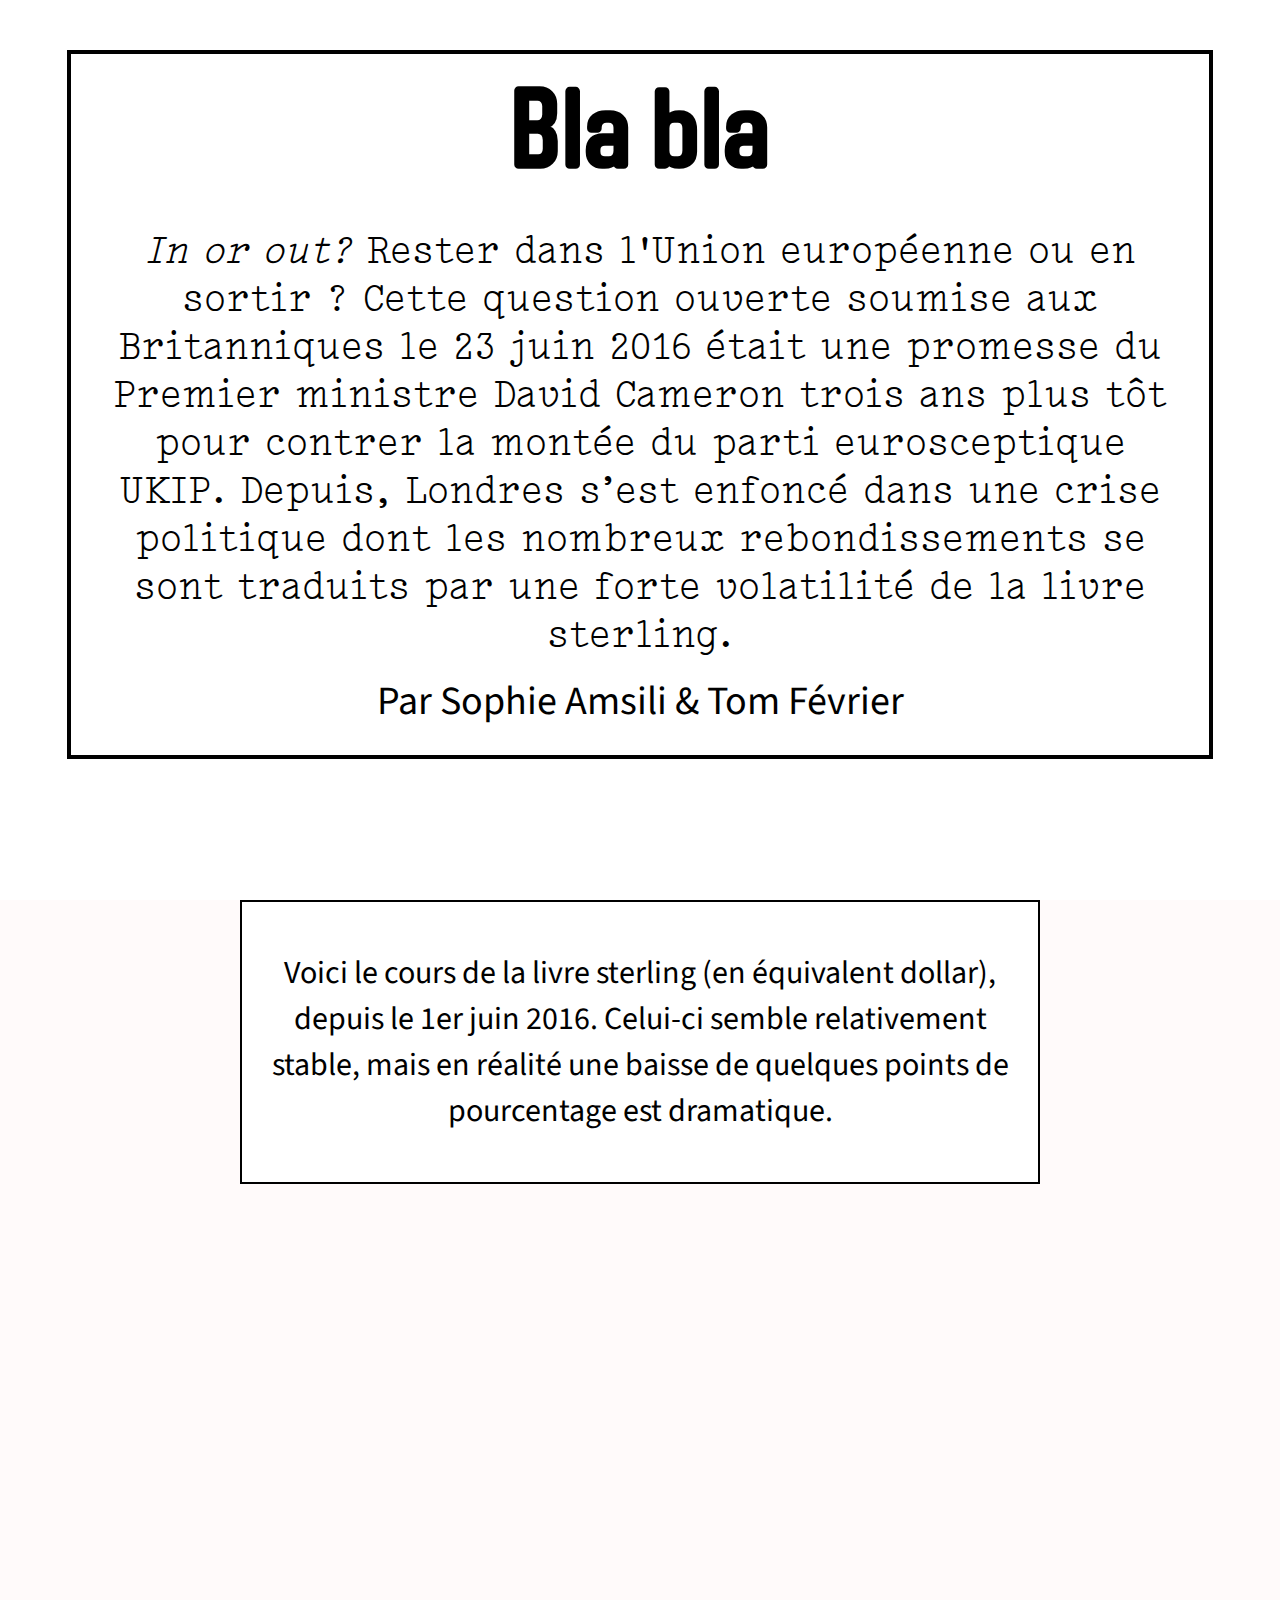
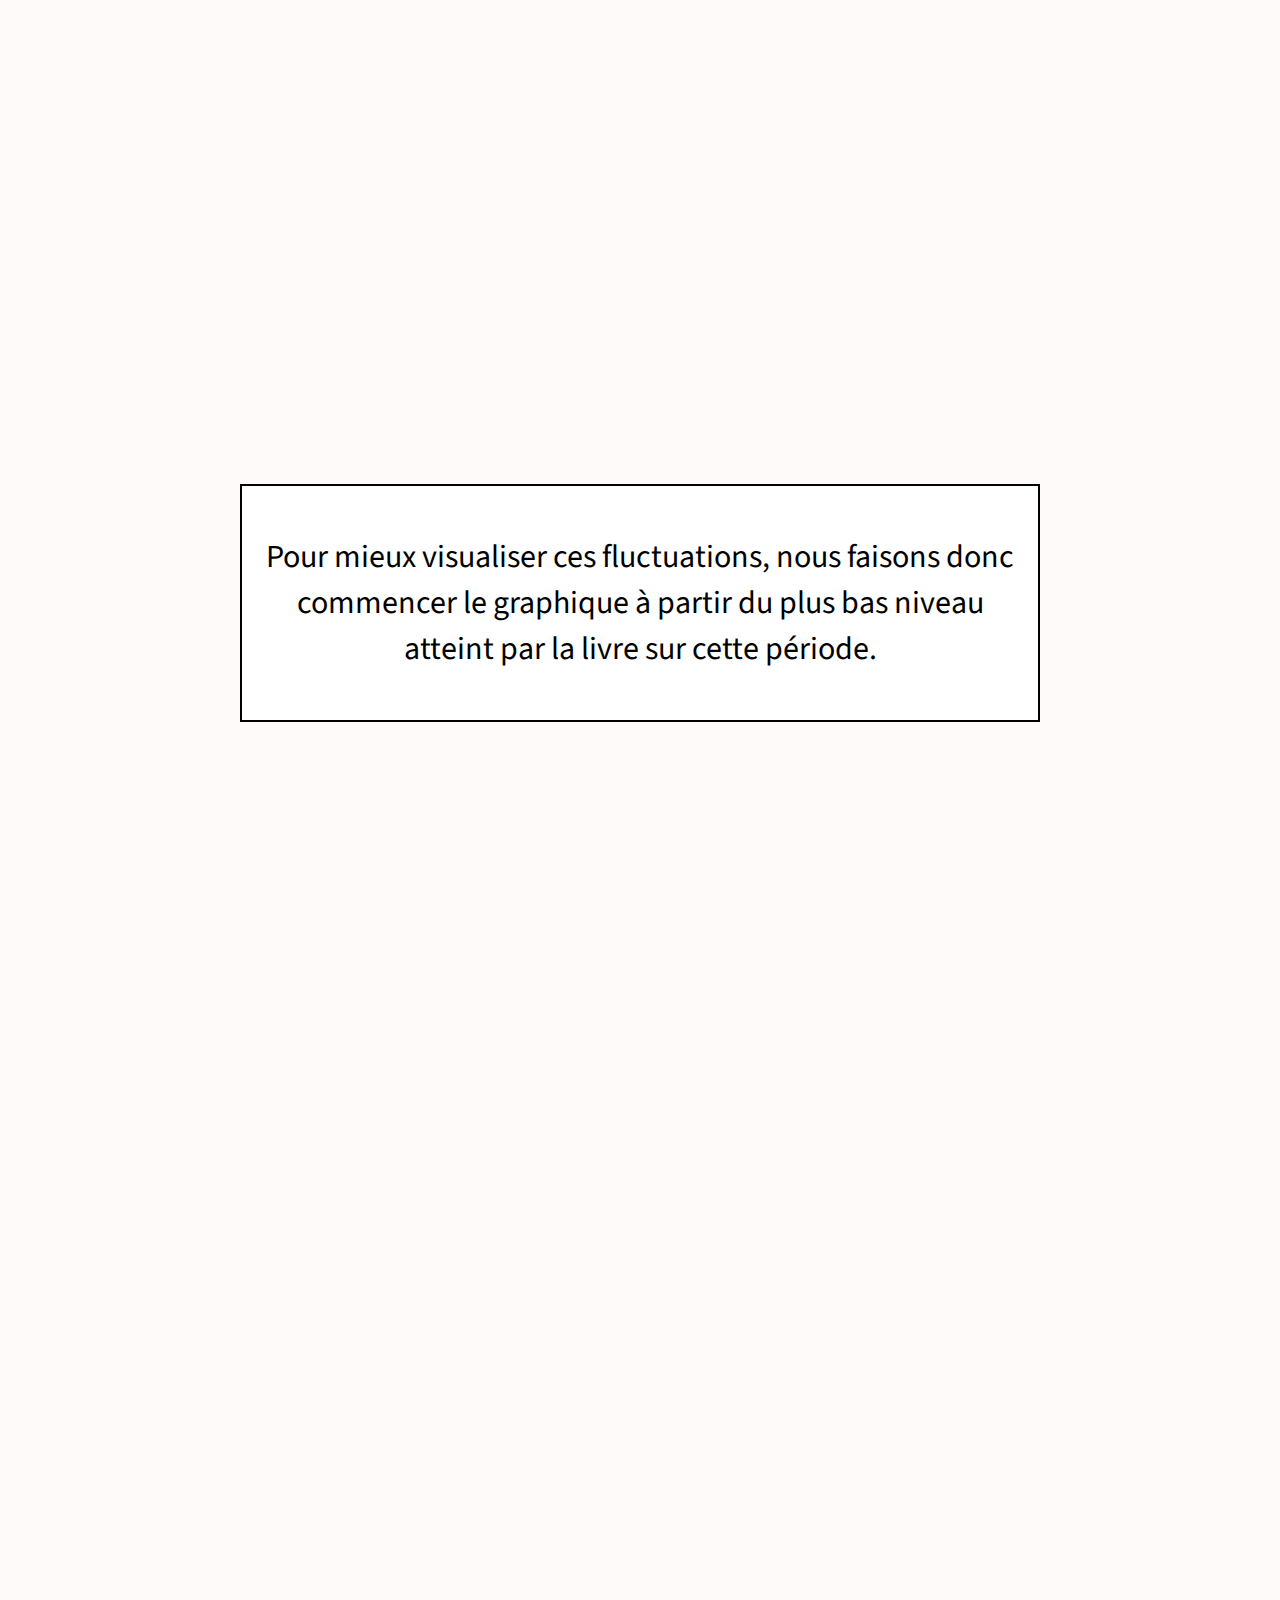
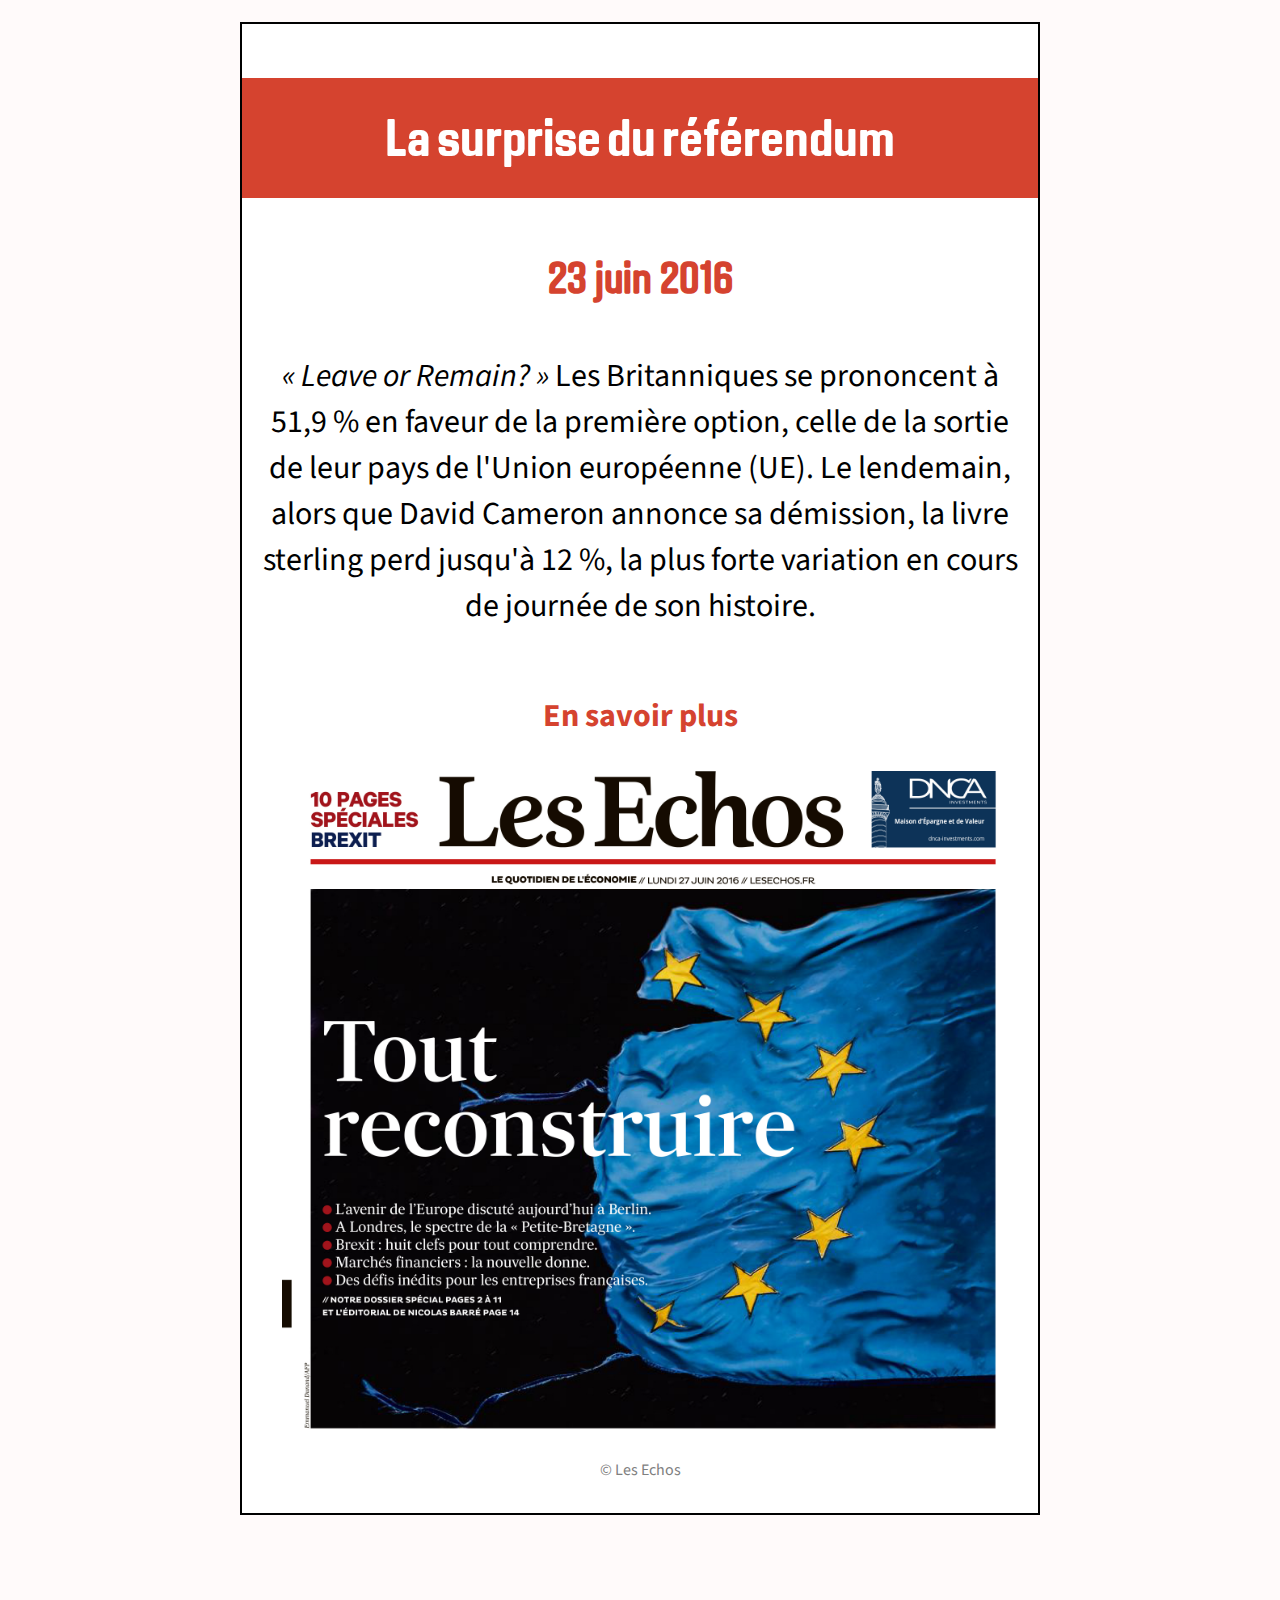
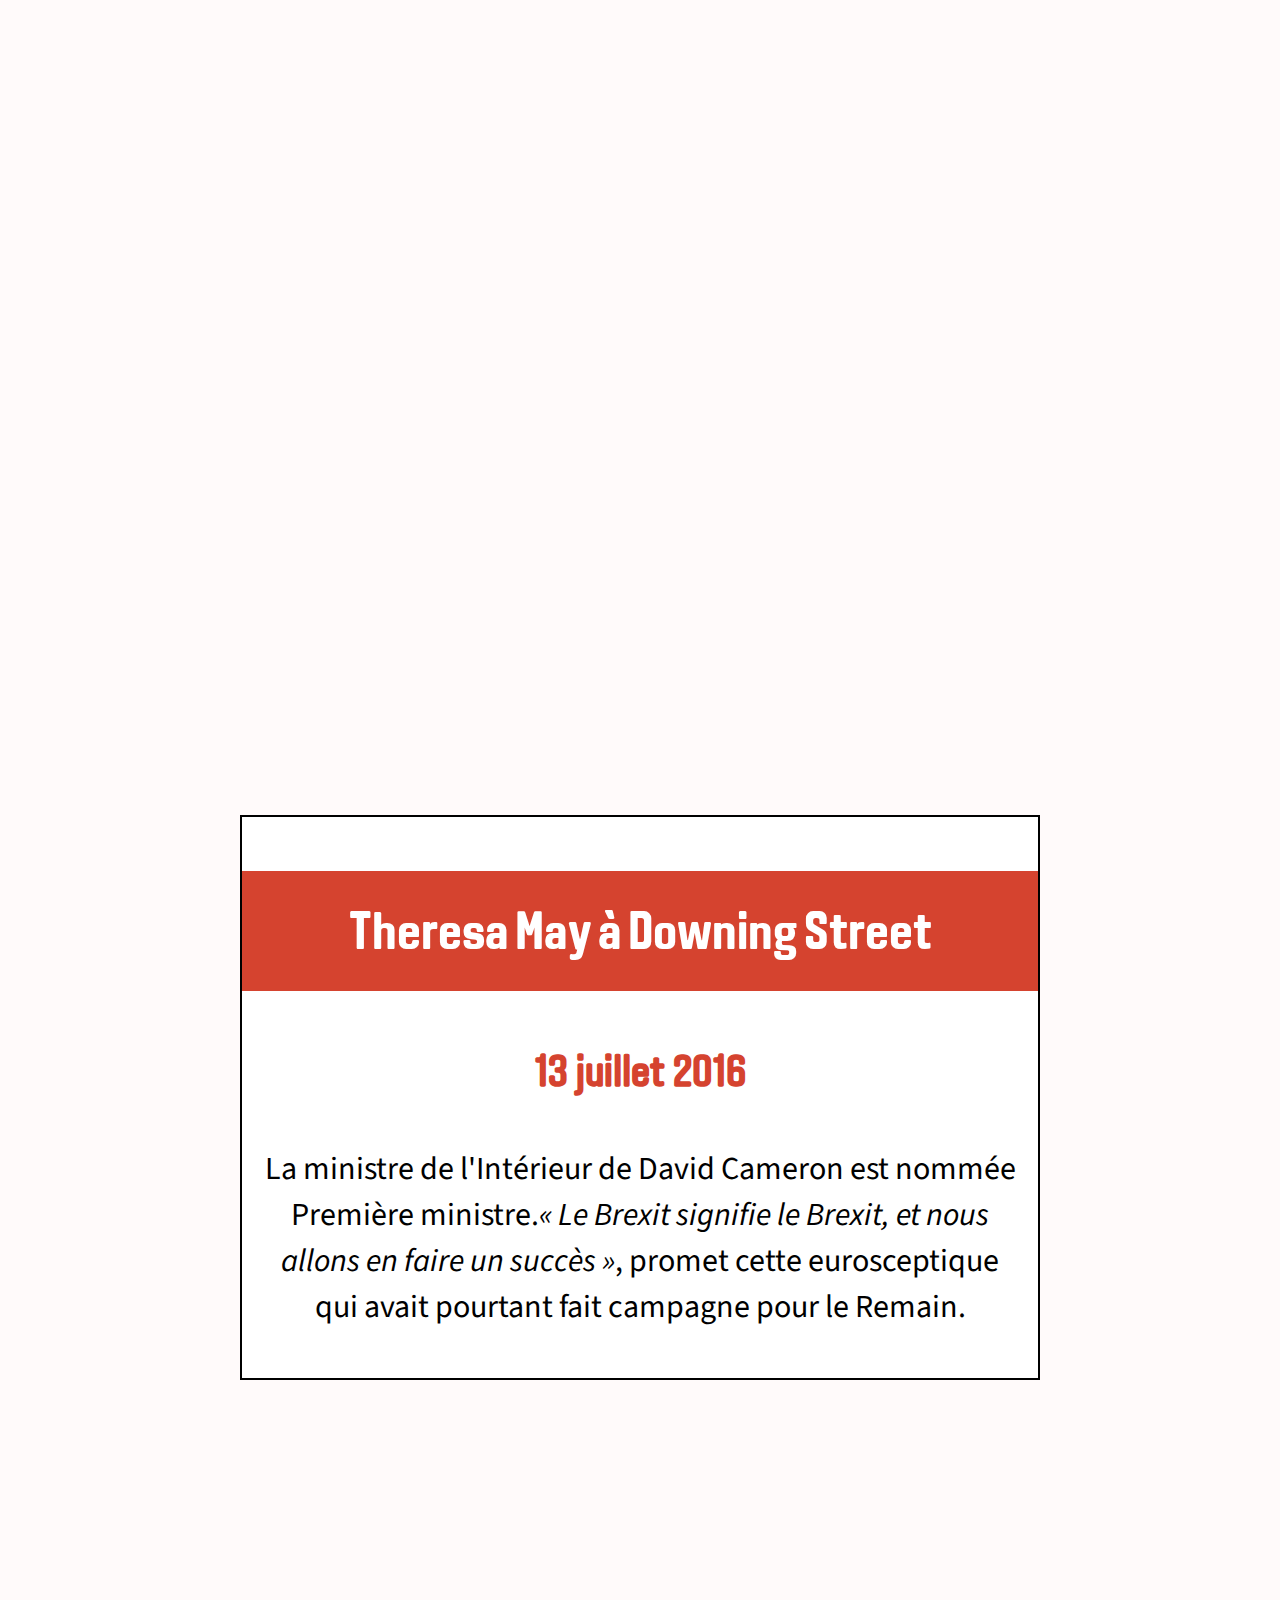
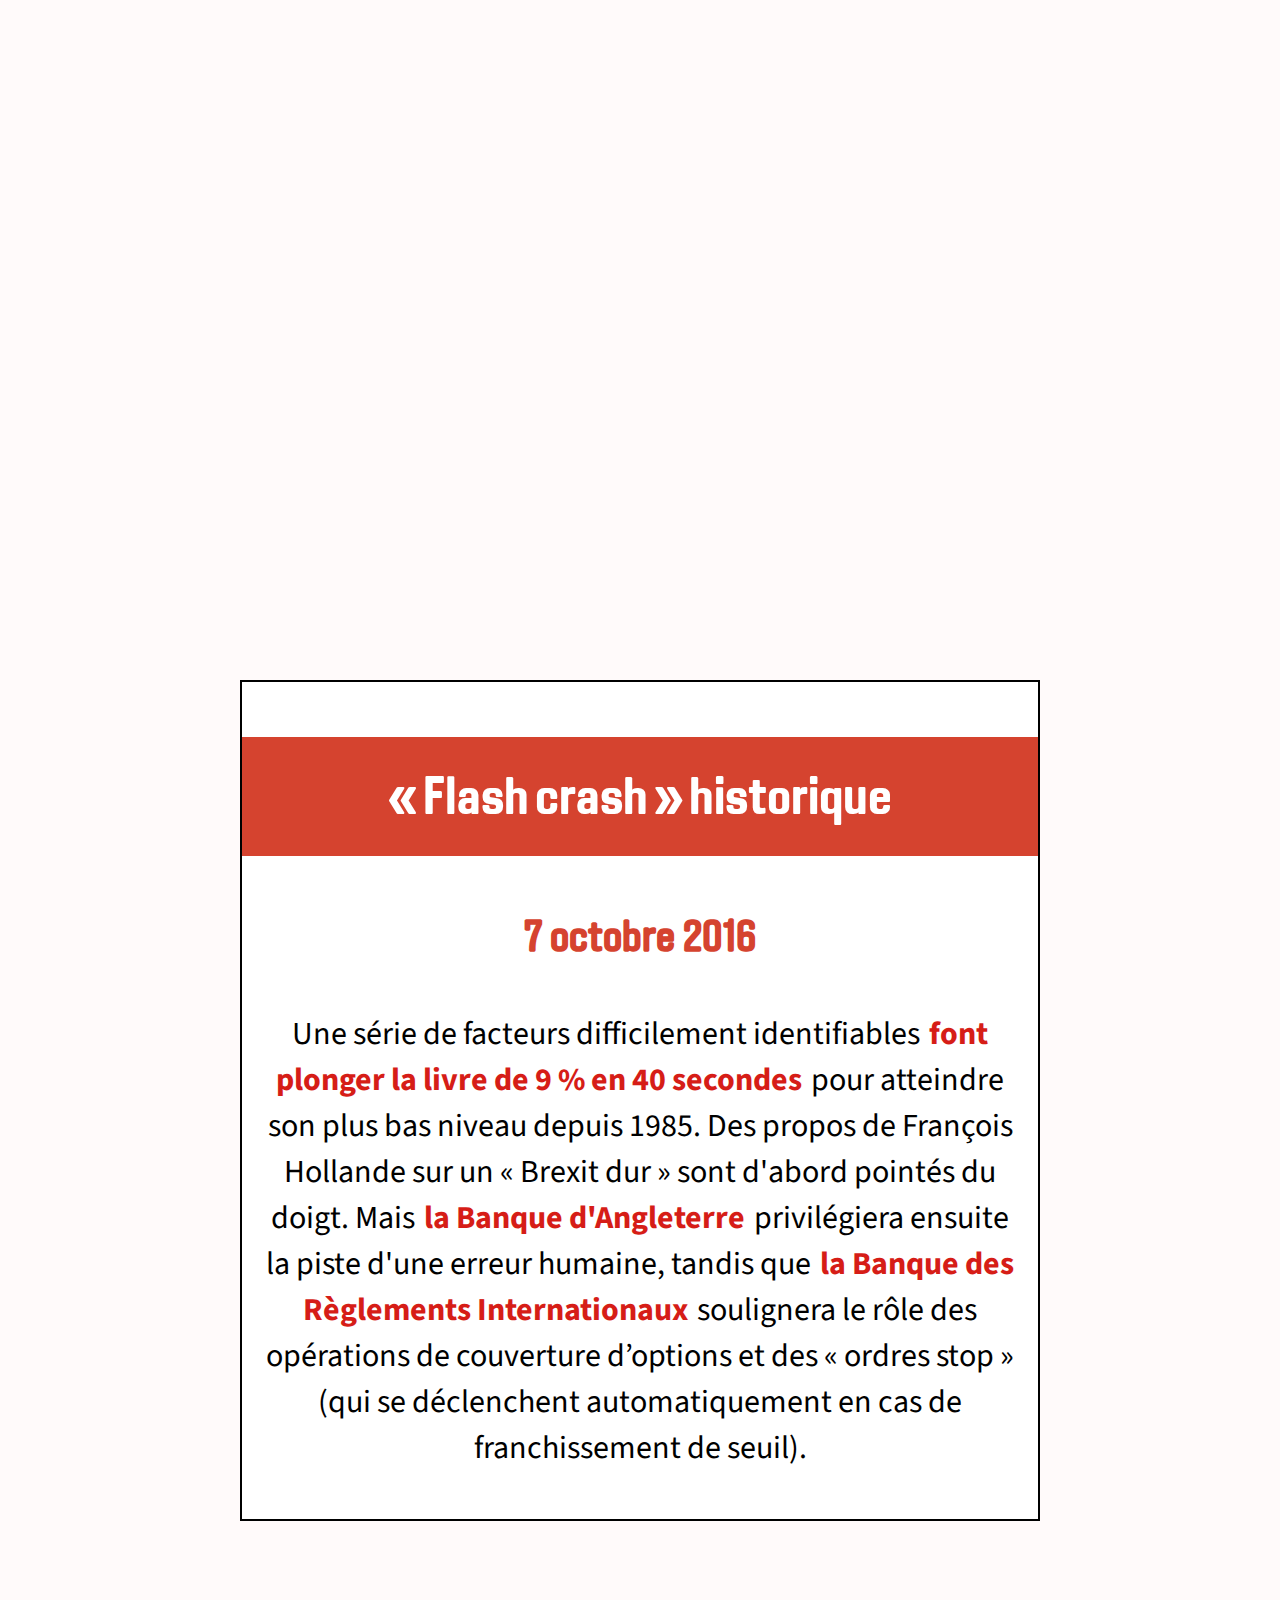
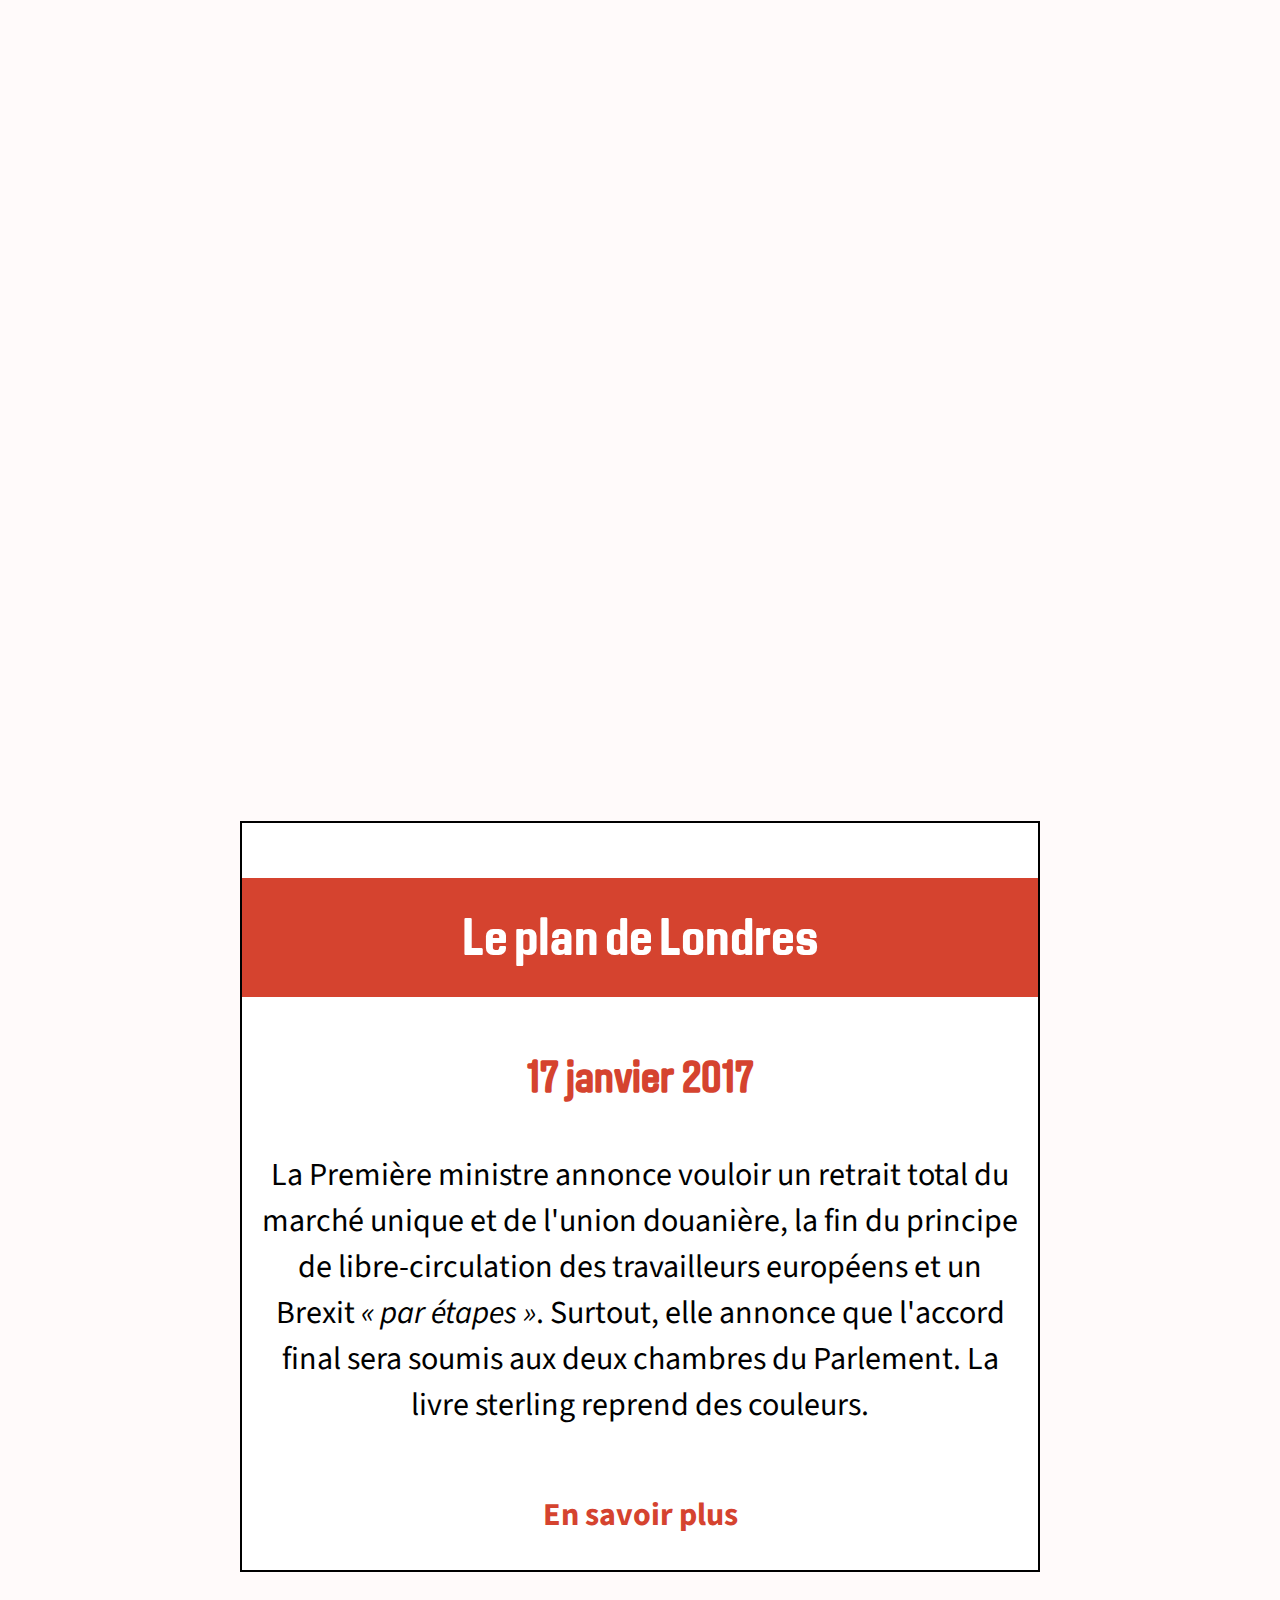
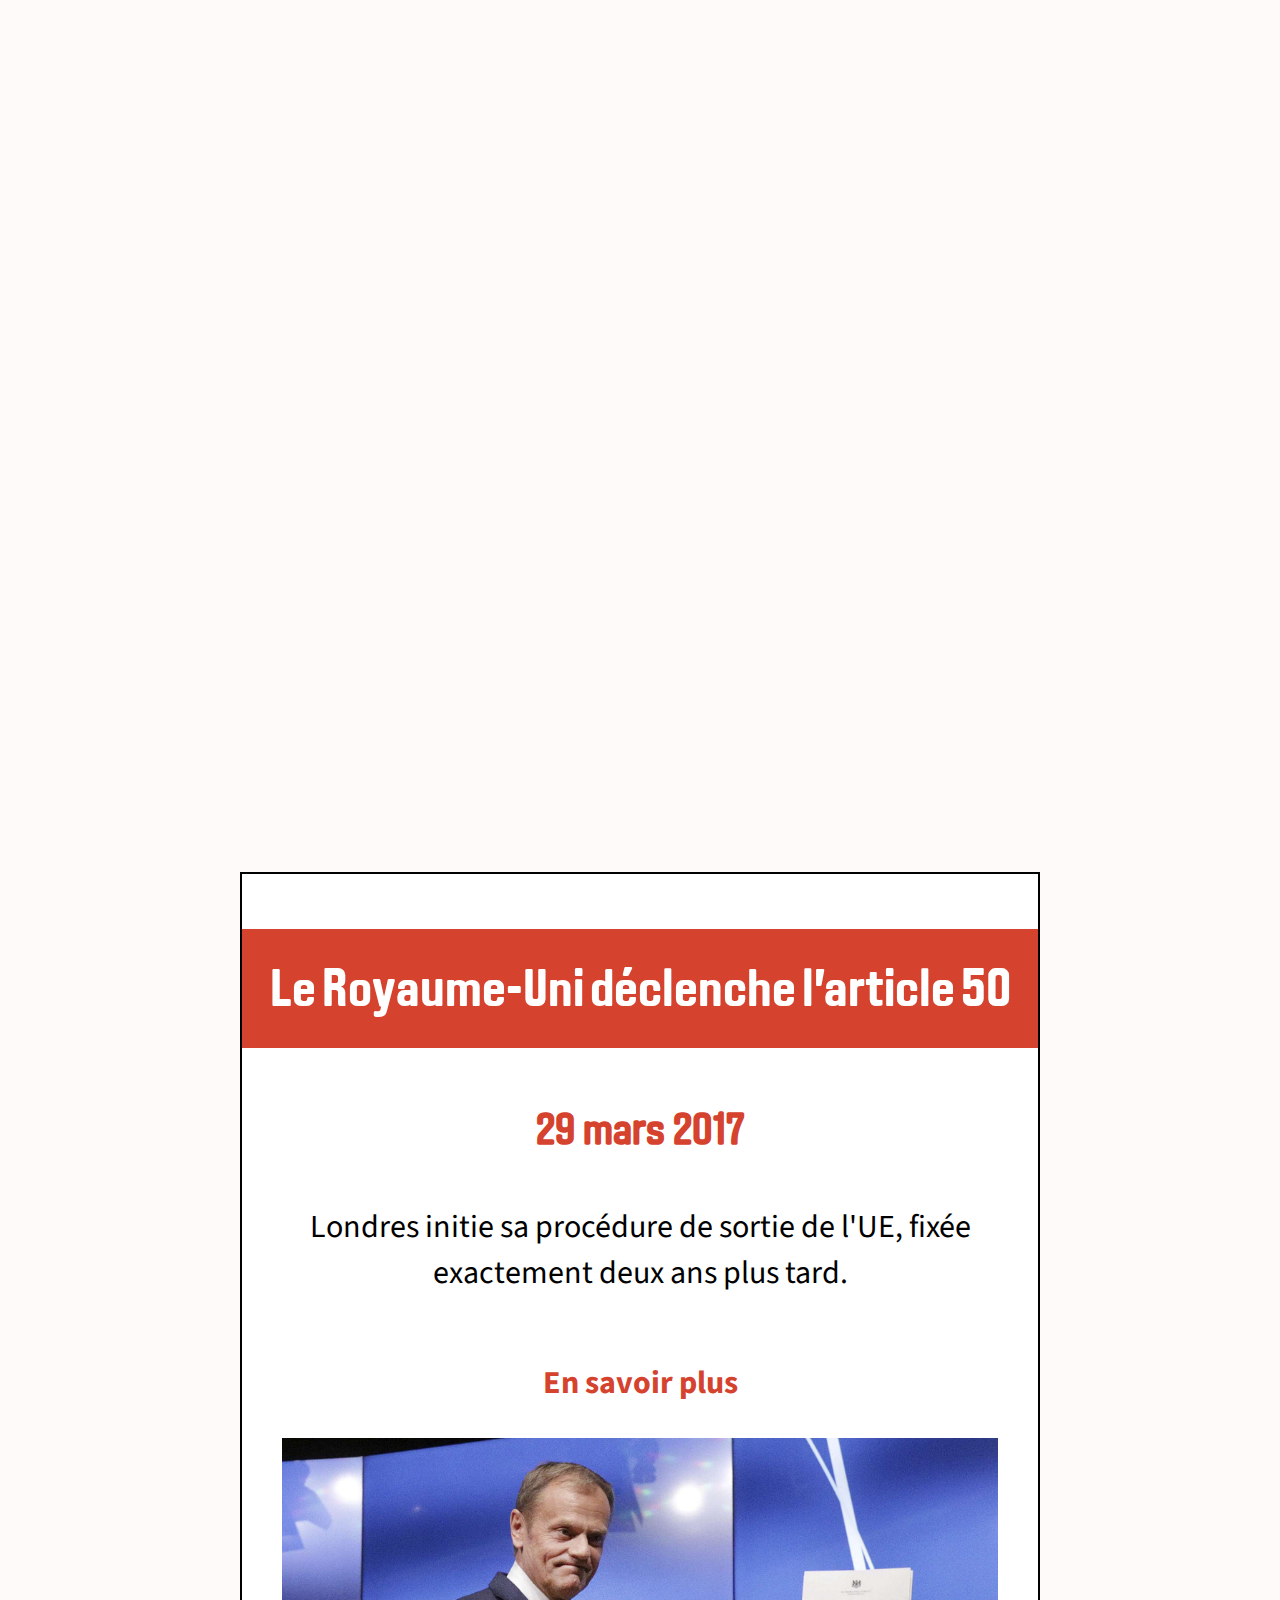
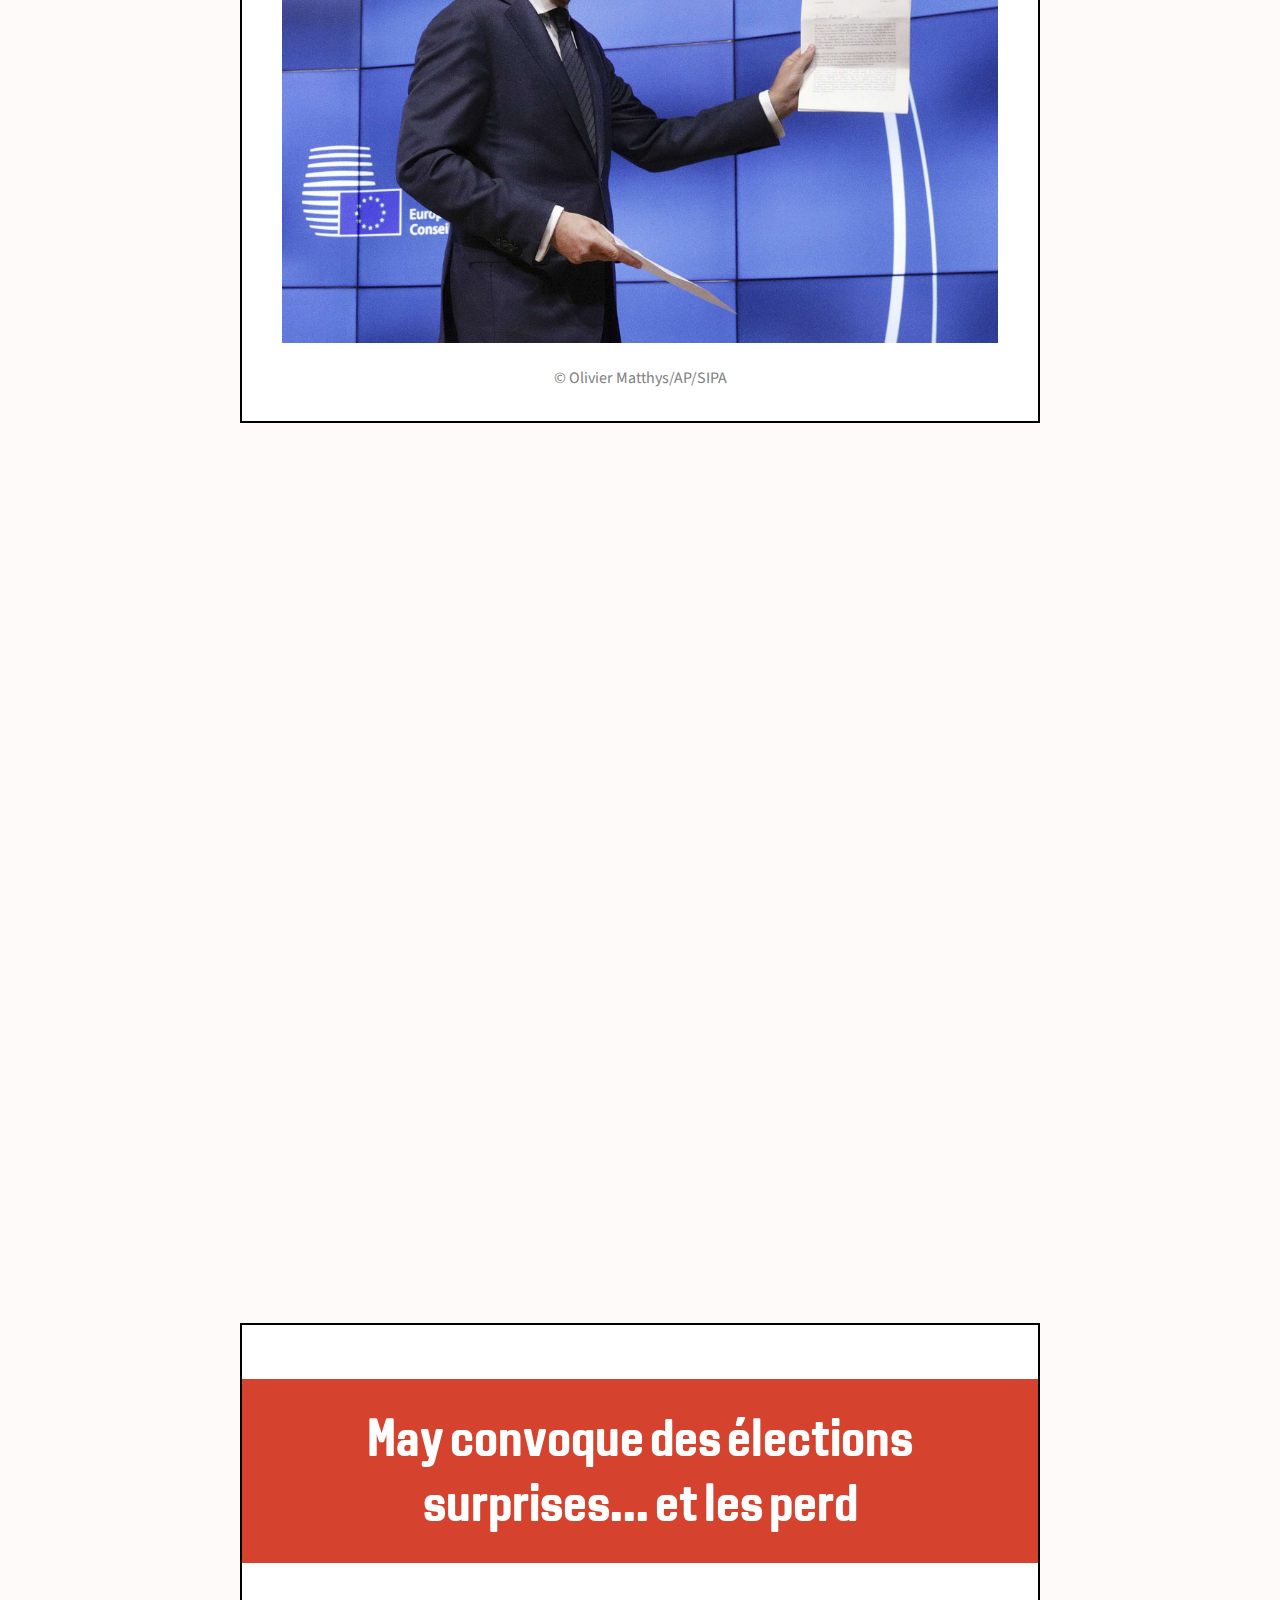
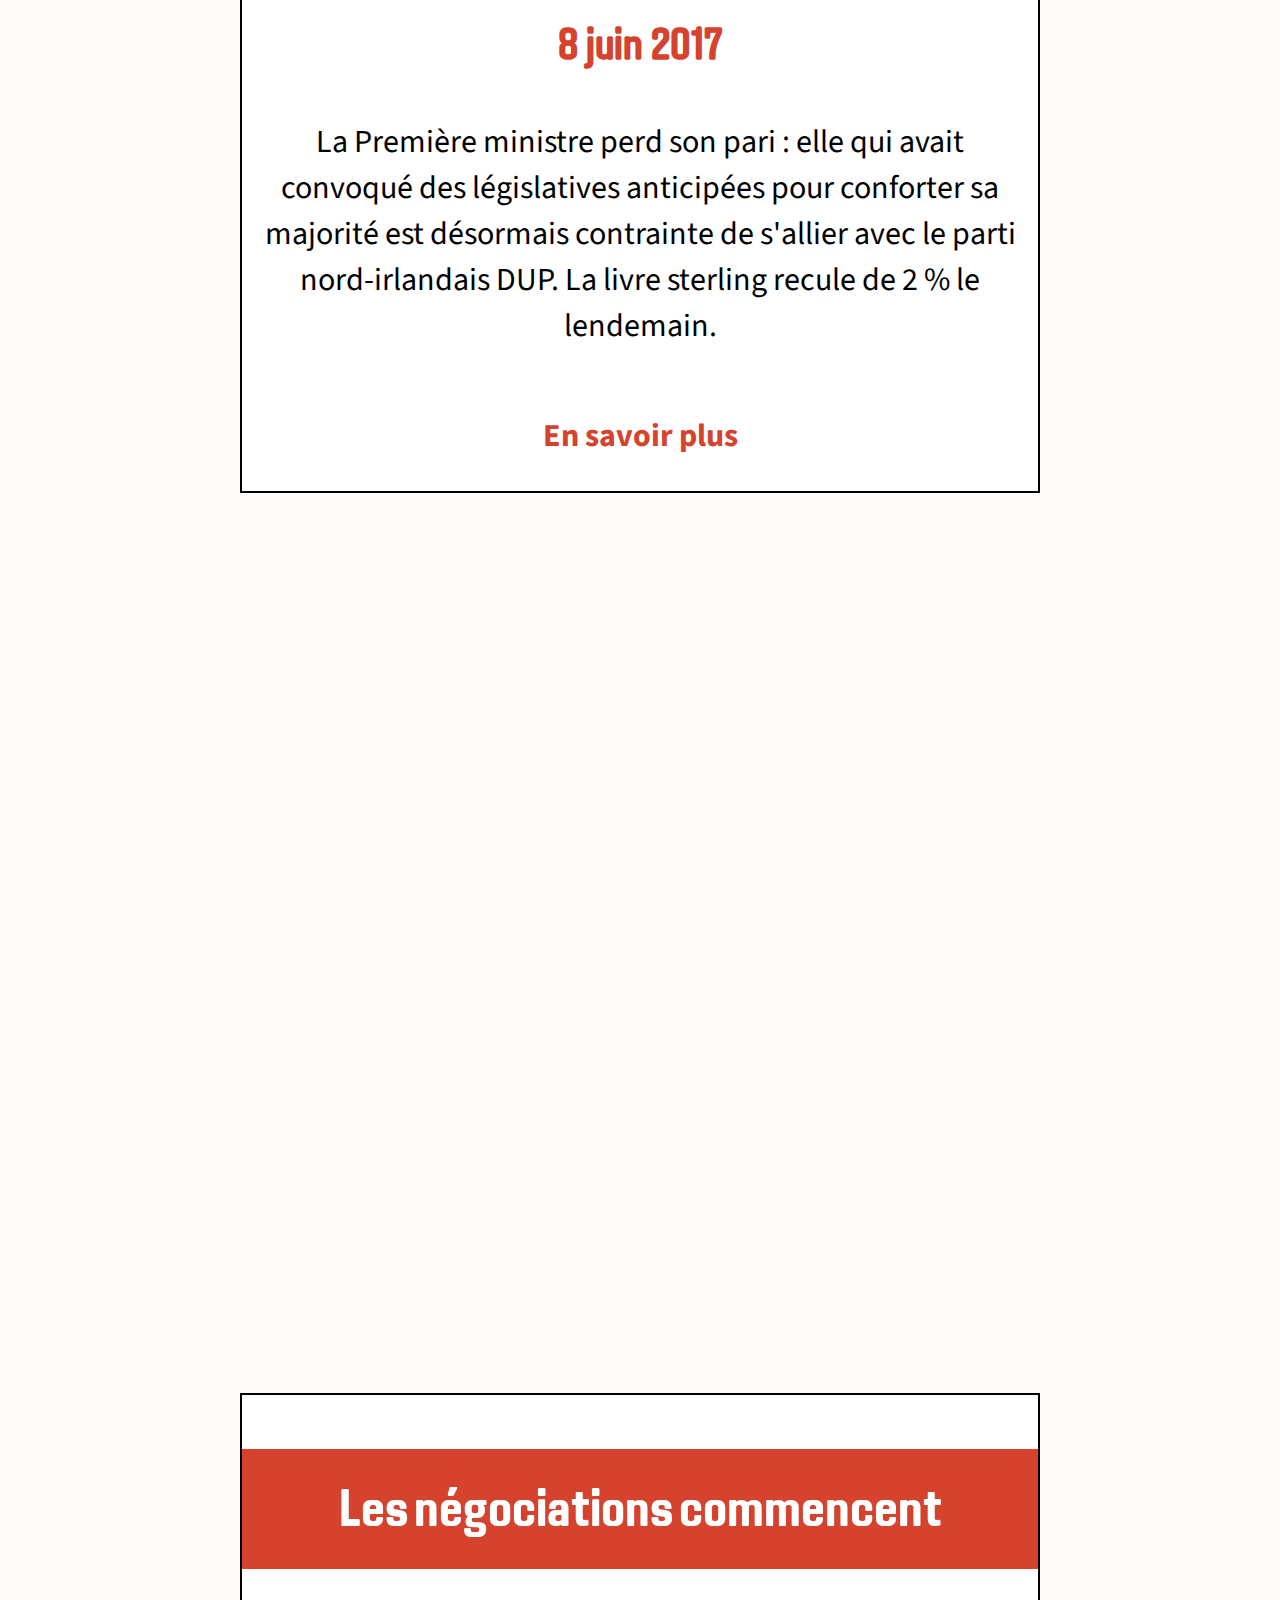
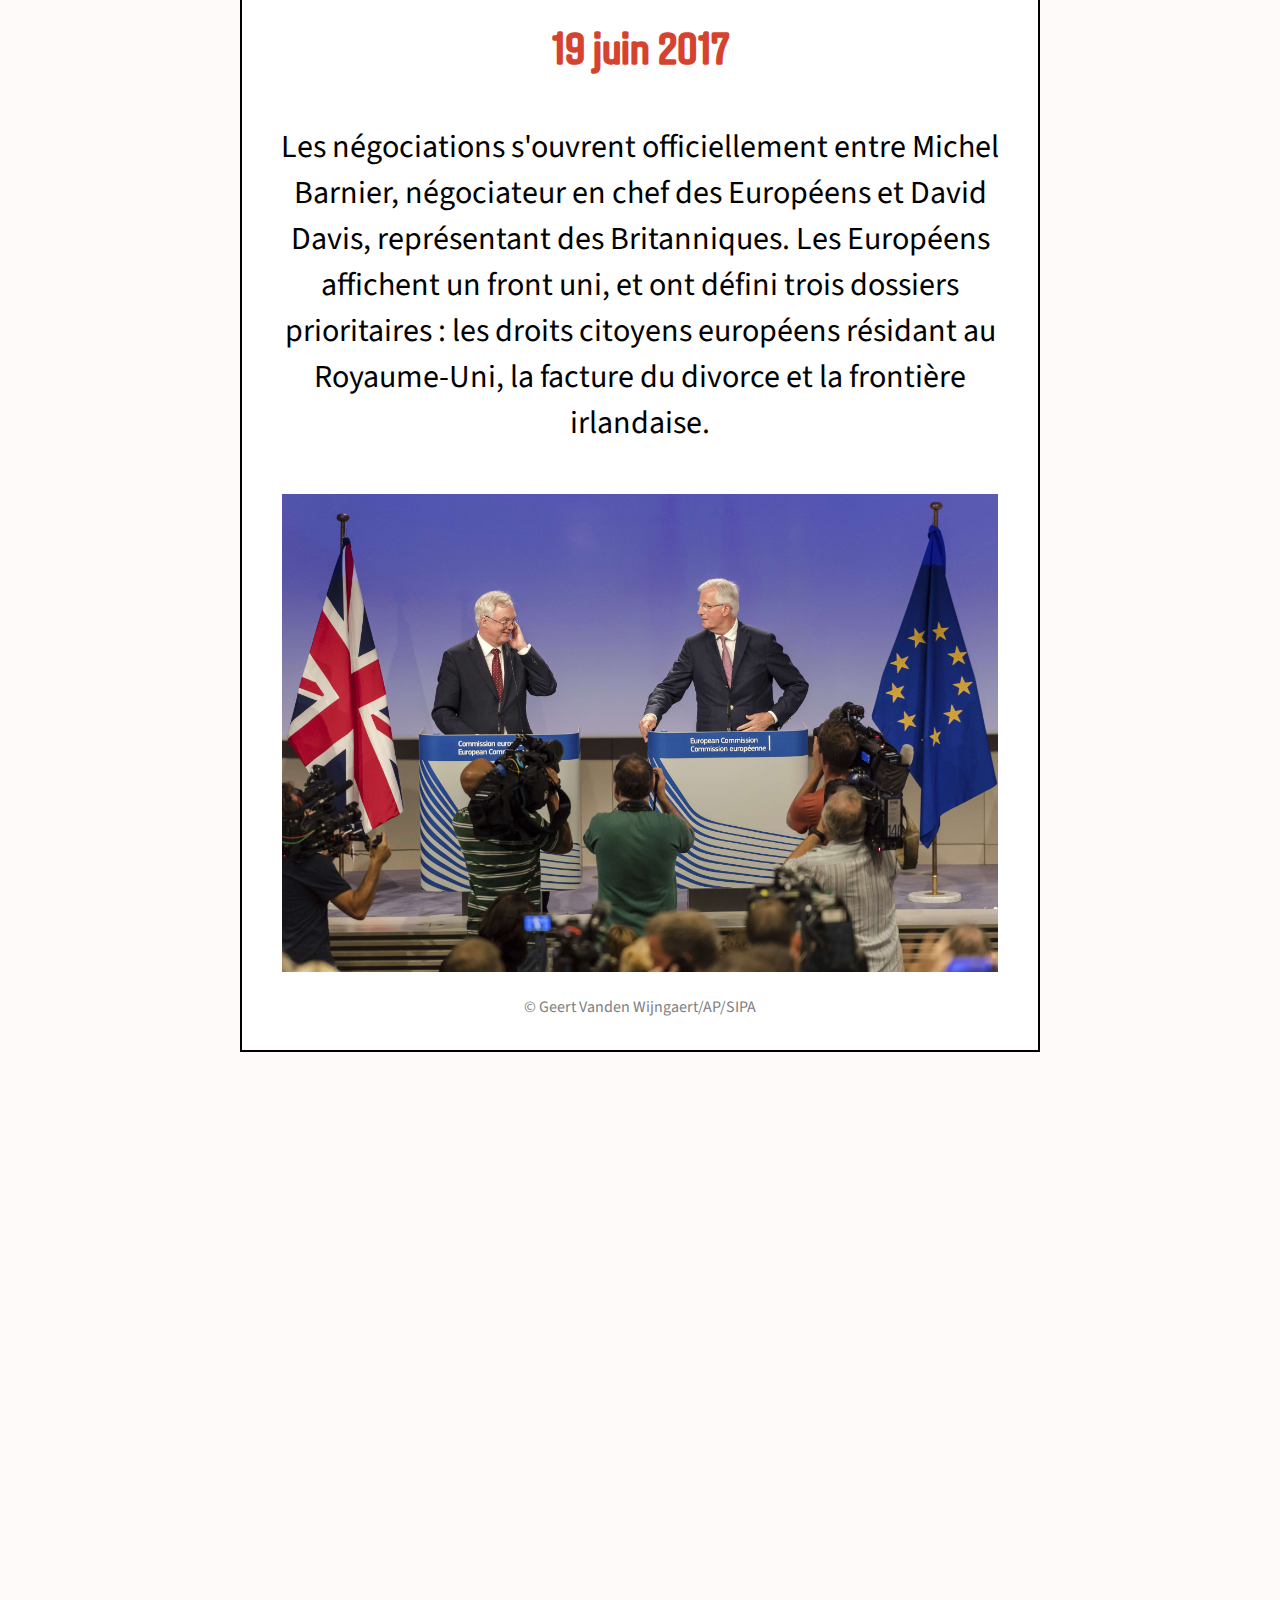
==== commit 5d21fac3: "v2" ====
--- a/mobile.html
+++ b/mobile.html
@@ -627,7 +627,7 @@
 		<div id="wrapper_titraille">
 			<div id="bloc_titre">
 				<h1>Bla bla</h1>
-				<p id="chapeau"><i>&laquo;&nbsp;In or out?&nbsp;&raquo;</i> Rester dans l'Union européenne ou en sortir&nbsp;? Cette question ouverte soumise aux Britanniques le 23 juin 2016 était une promesse du Premier ministre David Cameron trois ans plus tôt pour contrer la montée du parti eurosceptique UKIP. Depuis, Londres s’est enfoncé dans une crise politique dont les nombreux rebondissements se sont traduits par une forte volatilité de la livre sterling.</p>
+				<p id="chapeau"><i>In or out?</i> Rester dans l'Union européenne ou en sortir&nbsp;? Cette question ouverte soumise aux Britanniques le 23 juin 2016 était une promesse du Premier ministre David Cameron trois ans plus tôt pour contrer la montée du parti eurosceptique UKIP. Depuis, Londres s’est enfoncé dans une crise politique dont les nombreux rebondissements se sont traduits par une forte volatilité de la livre sterling.</p>
 				<p id="noms_intro">Par Sophie Amsili & Tom Février</p>
 			</div>
 			<img src="img/logoblanc.png">
@@ -654,7 +654,7 @@
 
 		<article>
 			<div class='step'>
-				<p>Voici le cours de la livre sterling (en équivalent dollar), depuis le 1<sup>er</sup> juin 2016. Celui-ci semble relativement stable, mais en réalité une baisse de quelques points de pourcentage est dramatique.</p>
+				<p>Voici le cours de la livre sterling (en équivalent dollar), depuis le 1er juin 2016. Celui-ci semble relativement stable, mais en réalité une baisse de quelques points de pourcentage est dramatique.</p>
 			</div>
 			<div class='step'>
 				<p>Pour mieux visualiser ces fluctuations, nous faisons donc commencer le graphique à partir du plus bas niveau atteint par la livre sur cette période.</p>
@@ -790,7 +790,7 @@
 				<p class='link'><a href='https://www.lesechos.fr/2018/07/londres-choisit-la-voie-du-soft-brexit-975307' target='_blank'>En savoir plus</a></p>
 			</div>
 			<div class='step' data-date='4/3/19'>
-				<h3>Theresa May se tourne vers Jeremy Corbyn</h3>
+				<h3>Theresa May se tourne vers Jeremy&nbsp;Corbyn</h3>
 				<h4>3 avril 2019</h4>
 				<p>Aucune solution n'émerge cependant des discussions entre la Première ministre et le leader du parti travailliste.</p>
 				<p class='link'><a href='https://www.lesechos.fr/monde/europe/brexit-theresa-may-tend-la-main-a-jeremy-corbyn-1006056' target='_blank'>En savoir plus</a></p>
--- a/css/mobile.css
+++ b/css/mobile.css
@@ -451,7 +451,7 @@
 }
 
 .legend {
-    font: bold 50 px Source Sans Pro;
+    font: bold 50px Source Sans Pro;
 }
 
 .legendRate {
